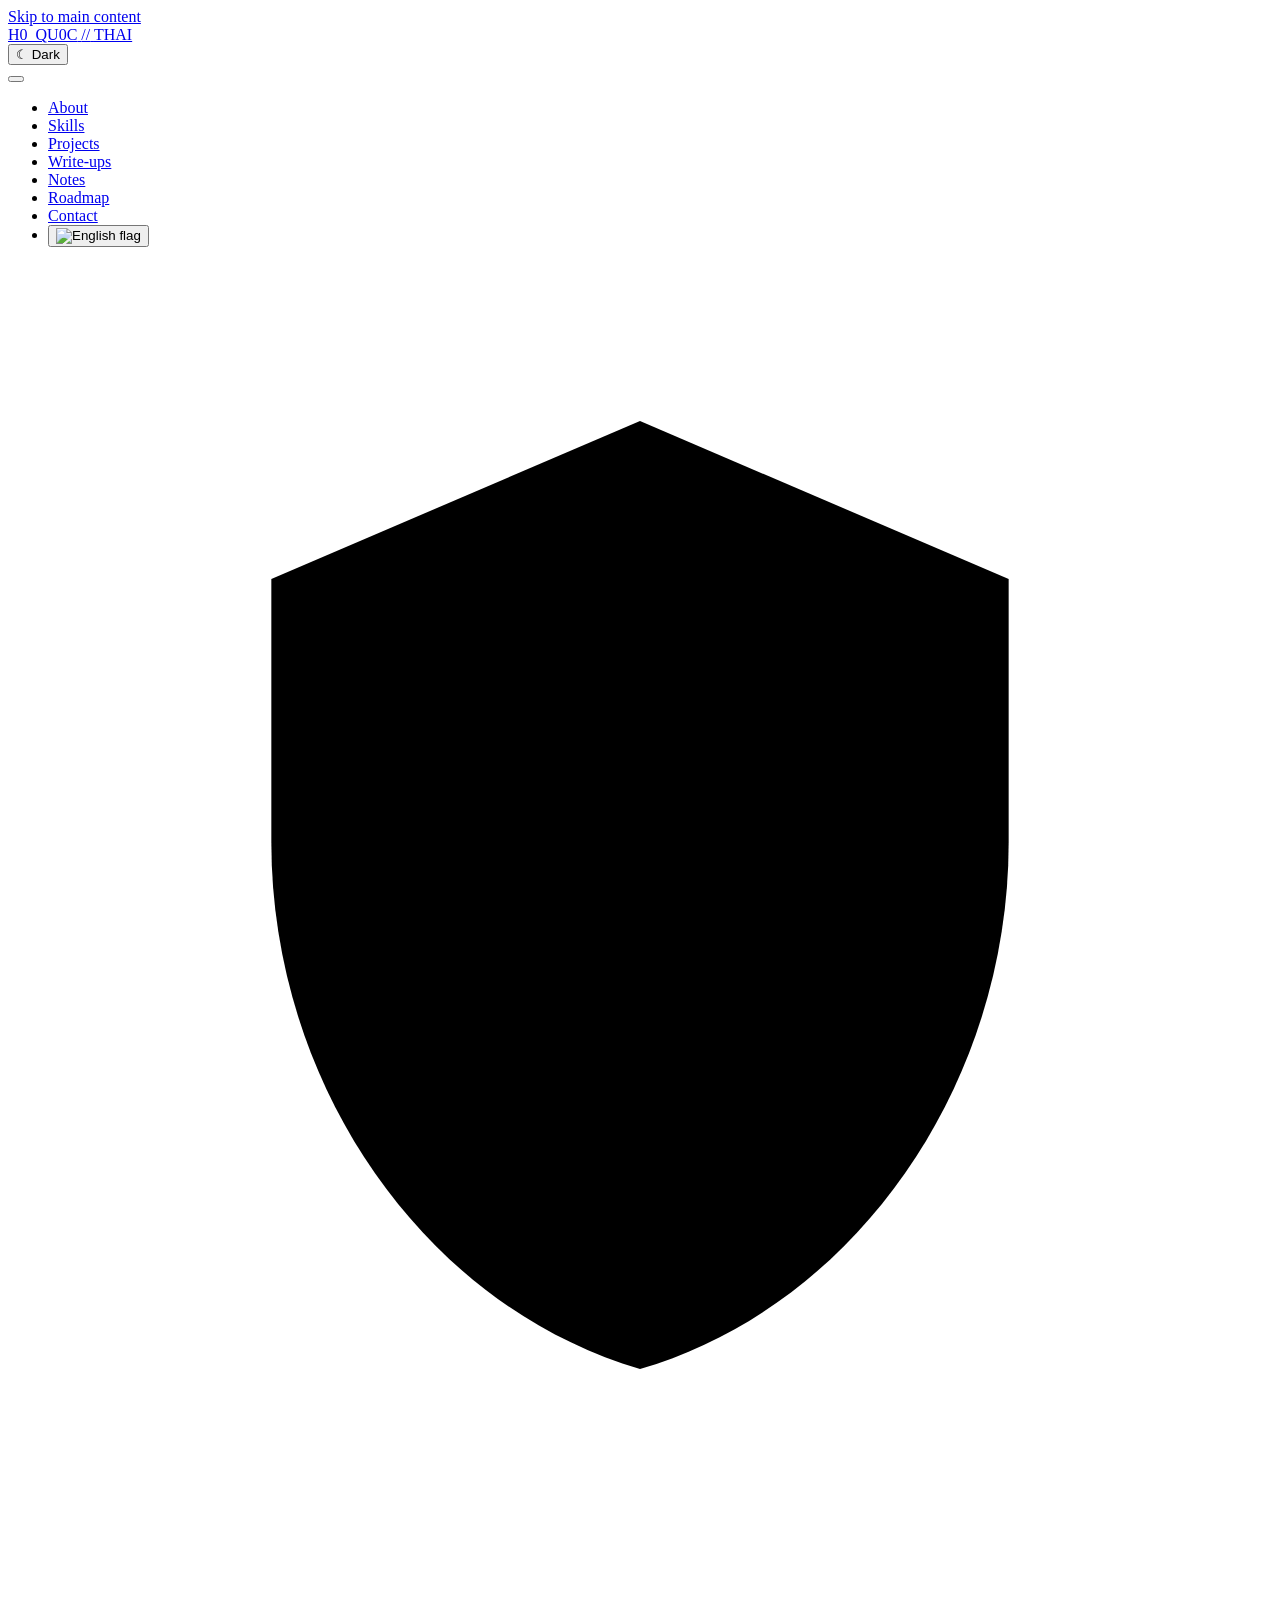
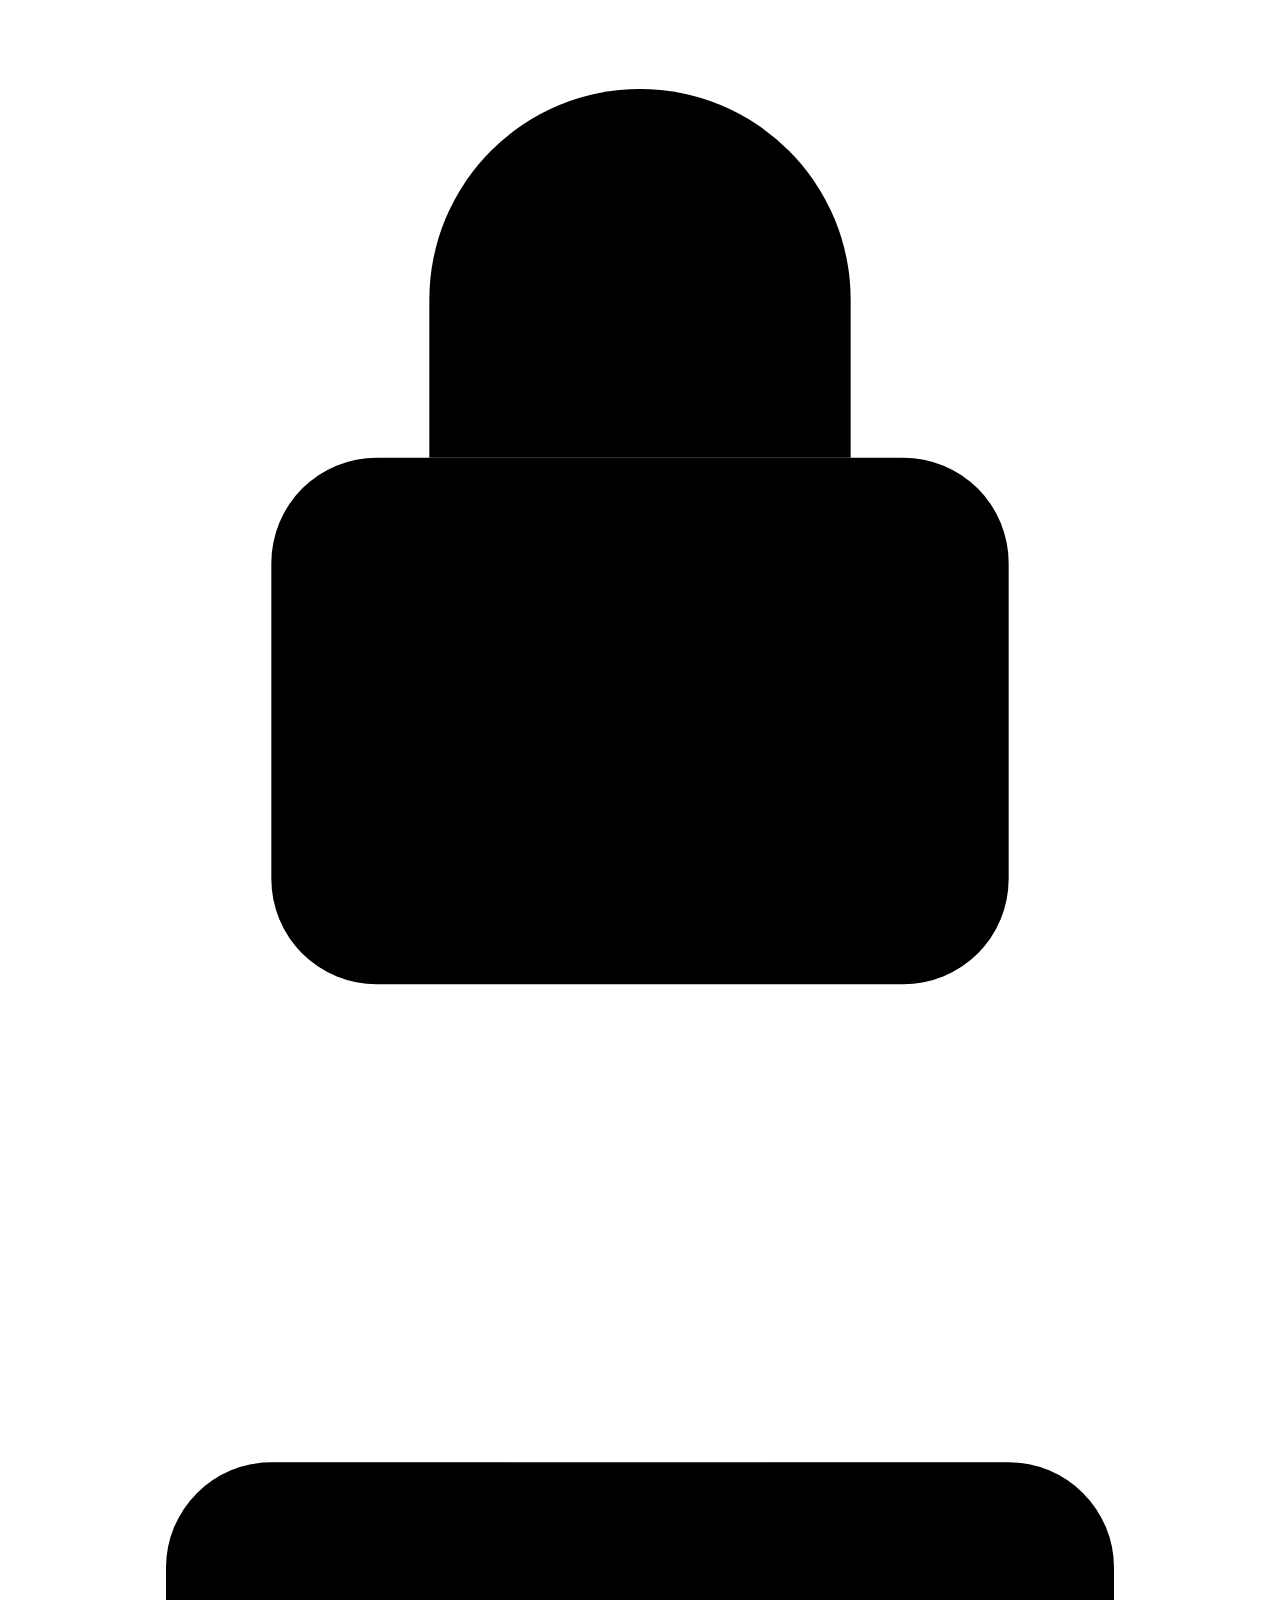
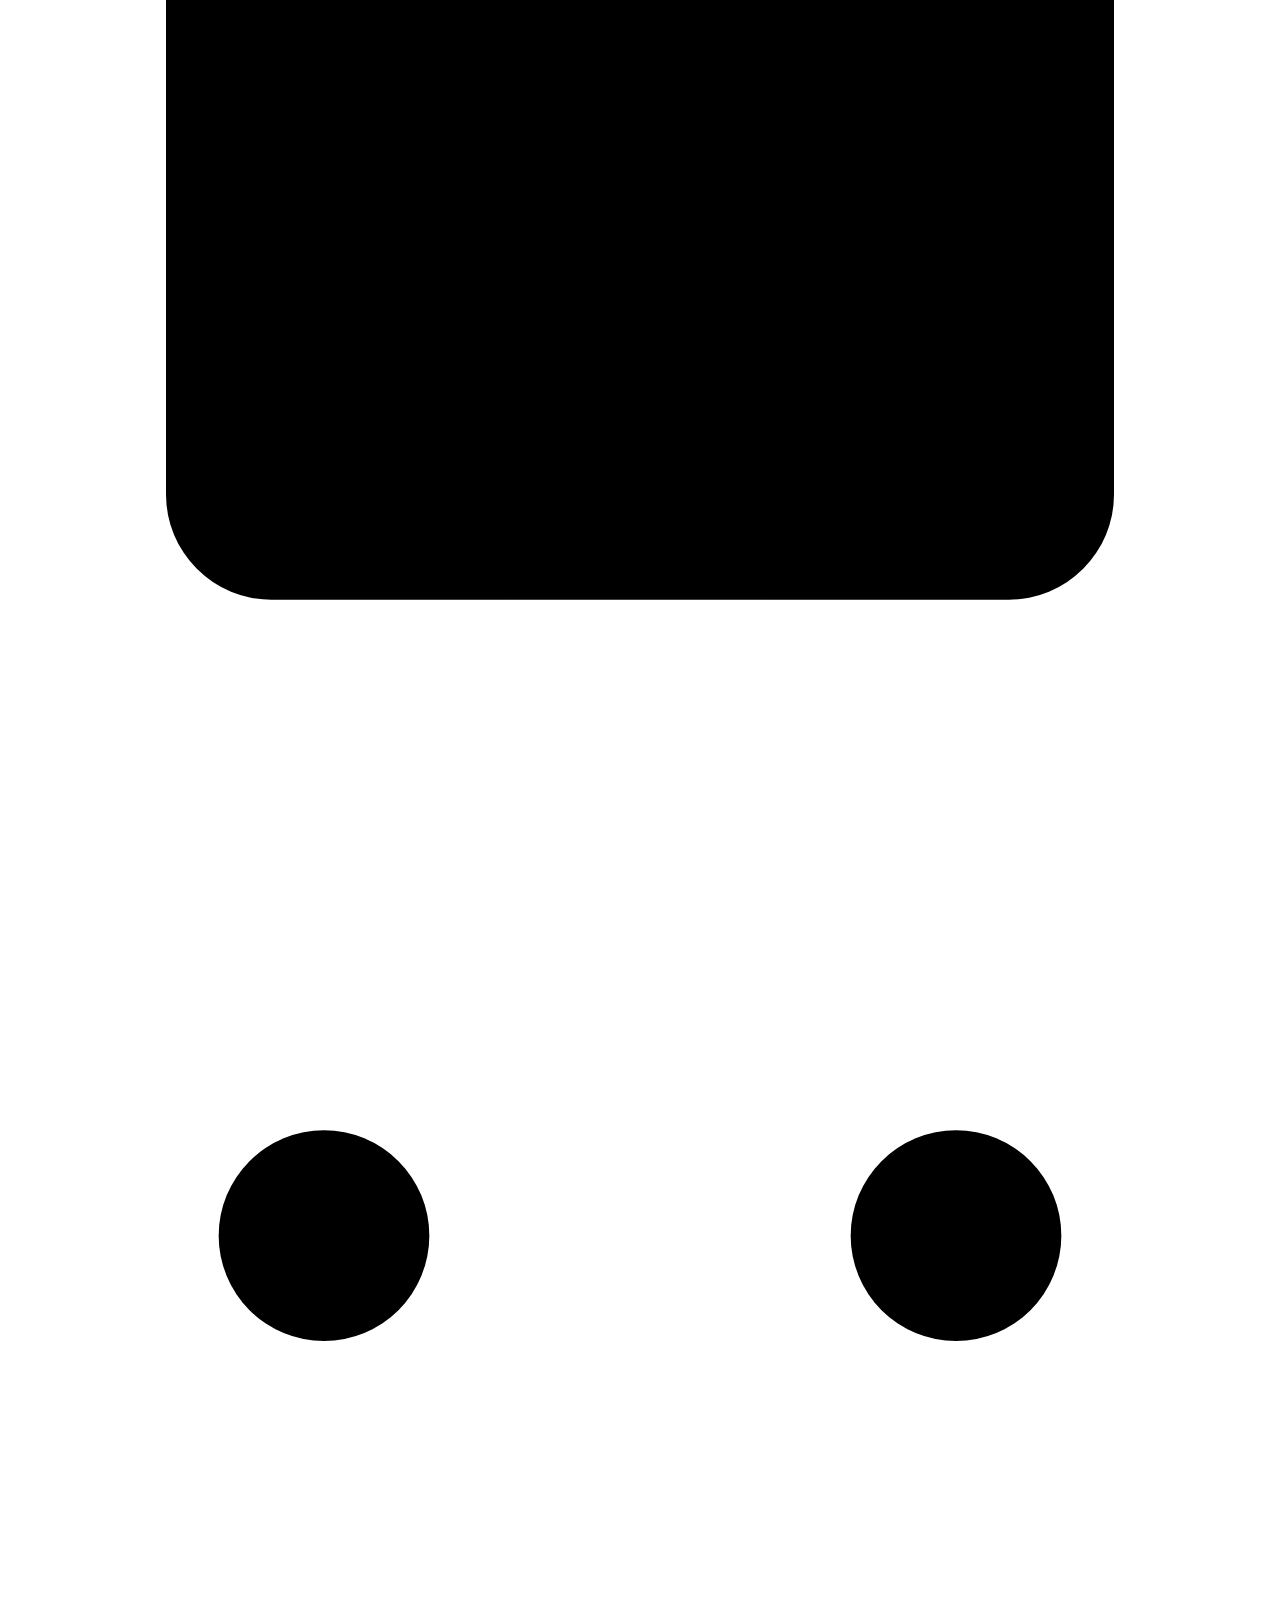
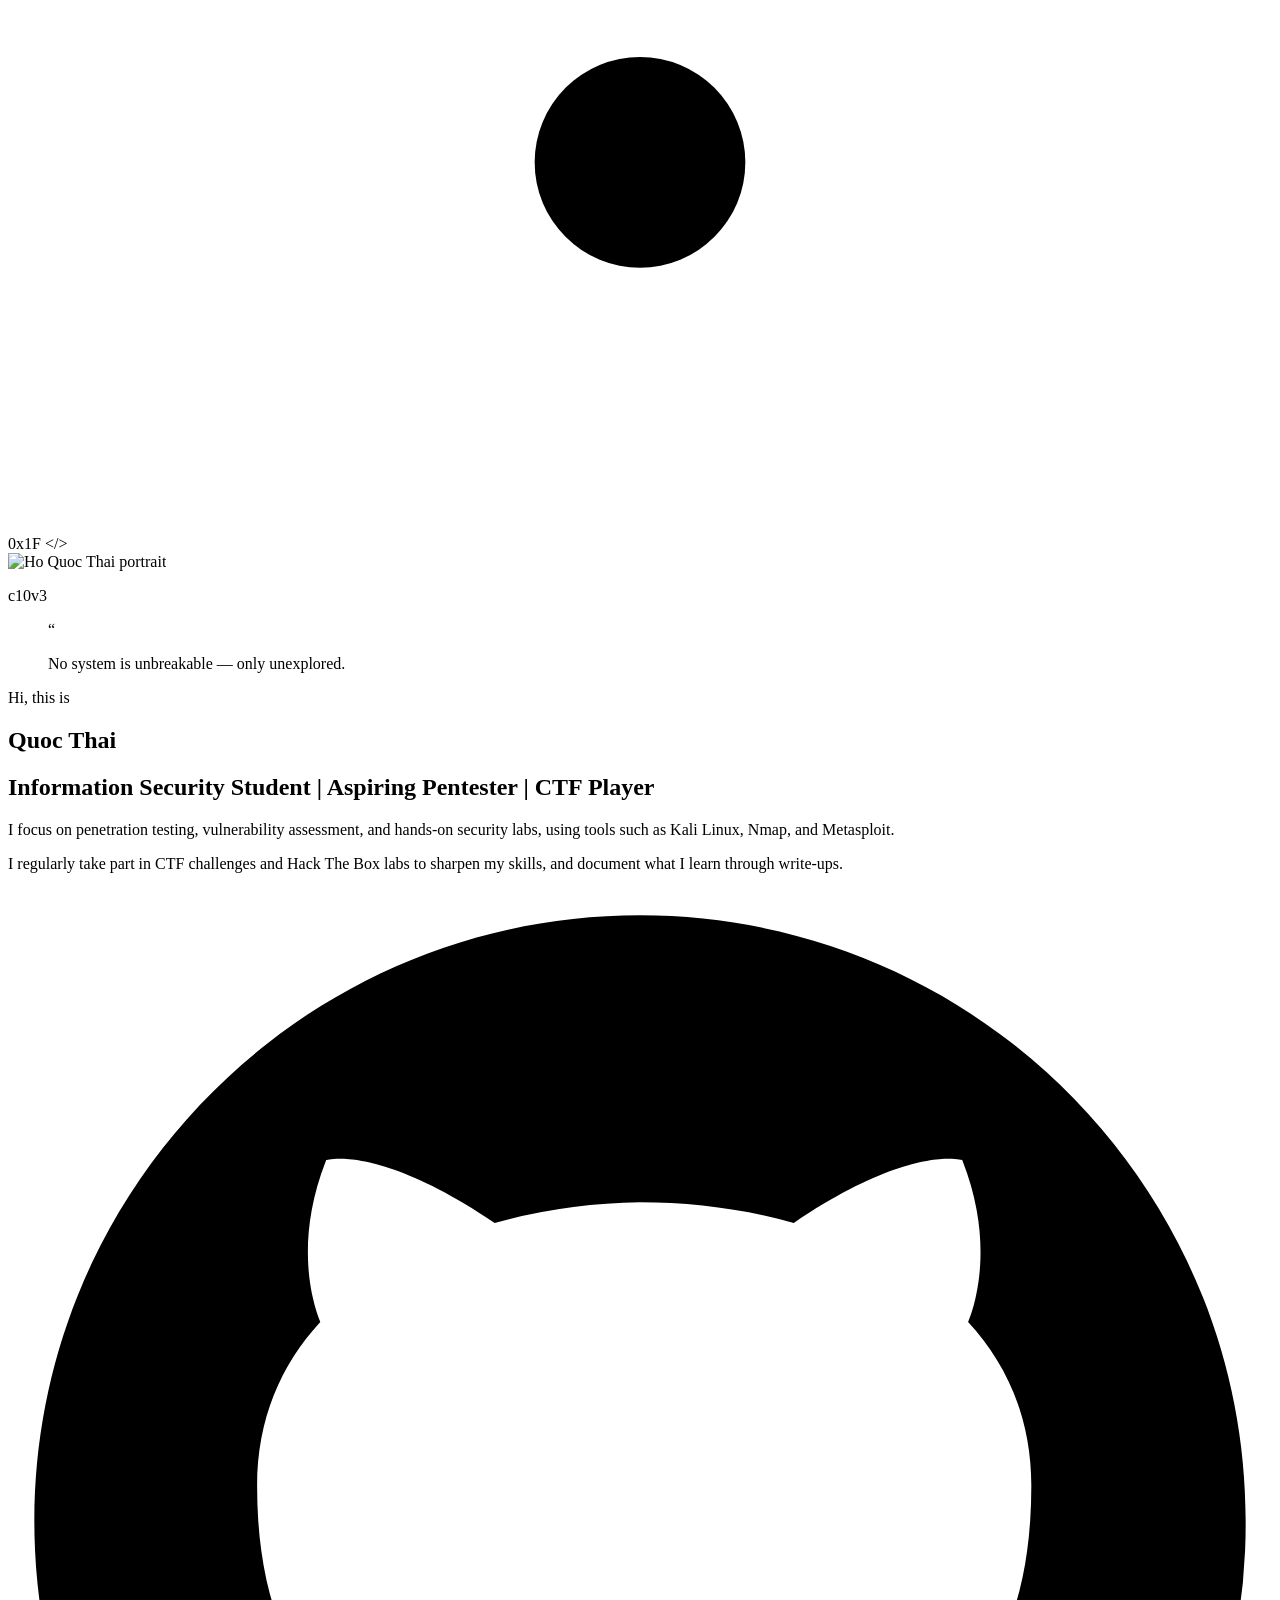
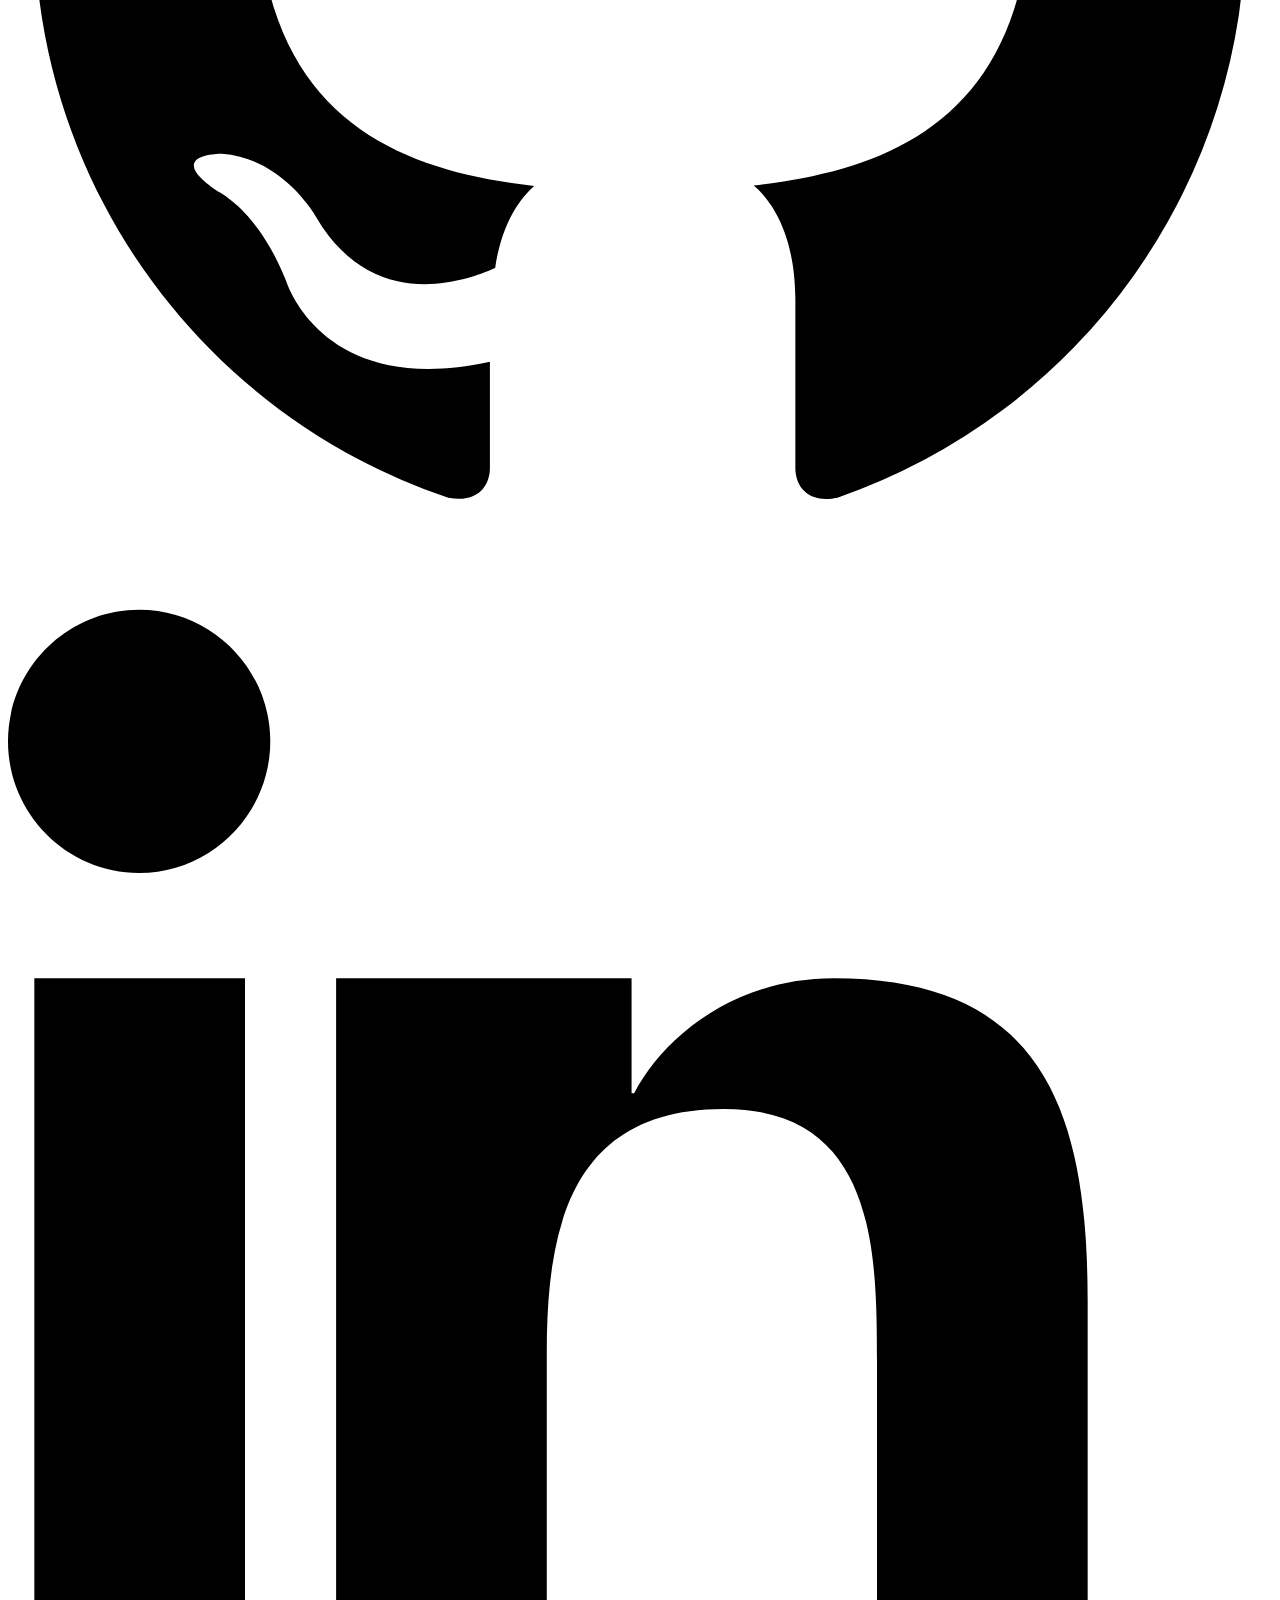
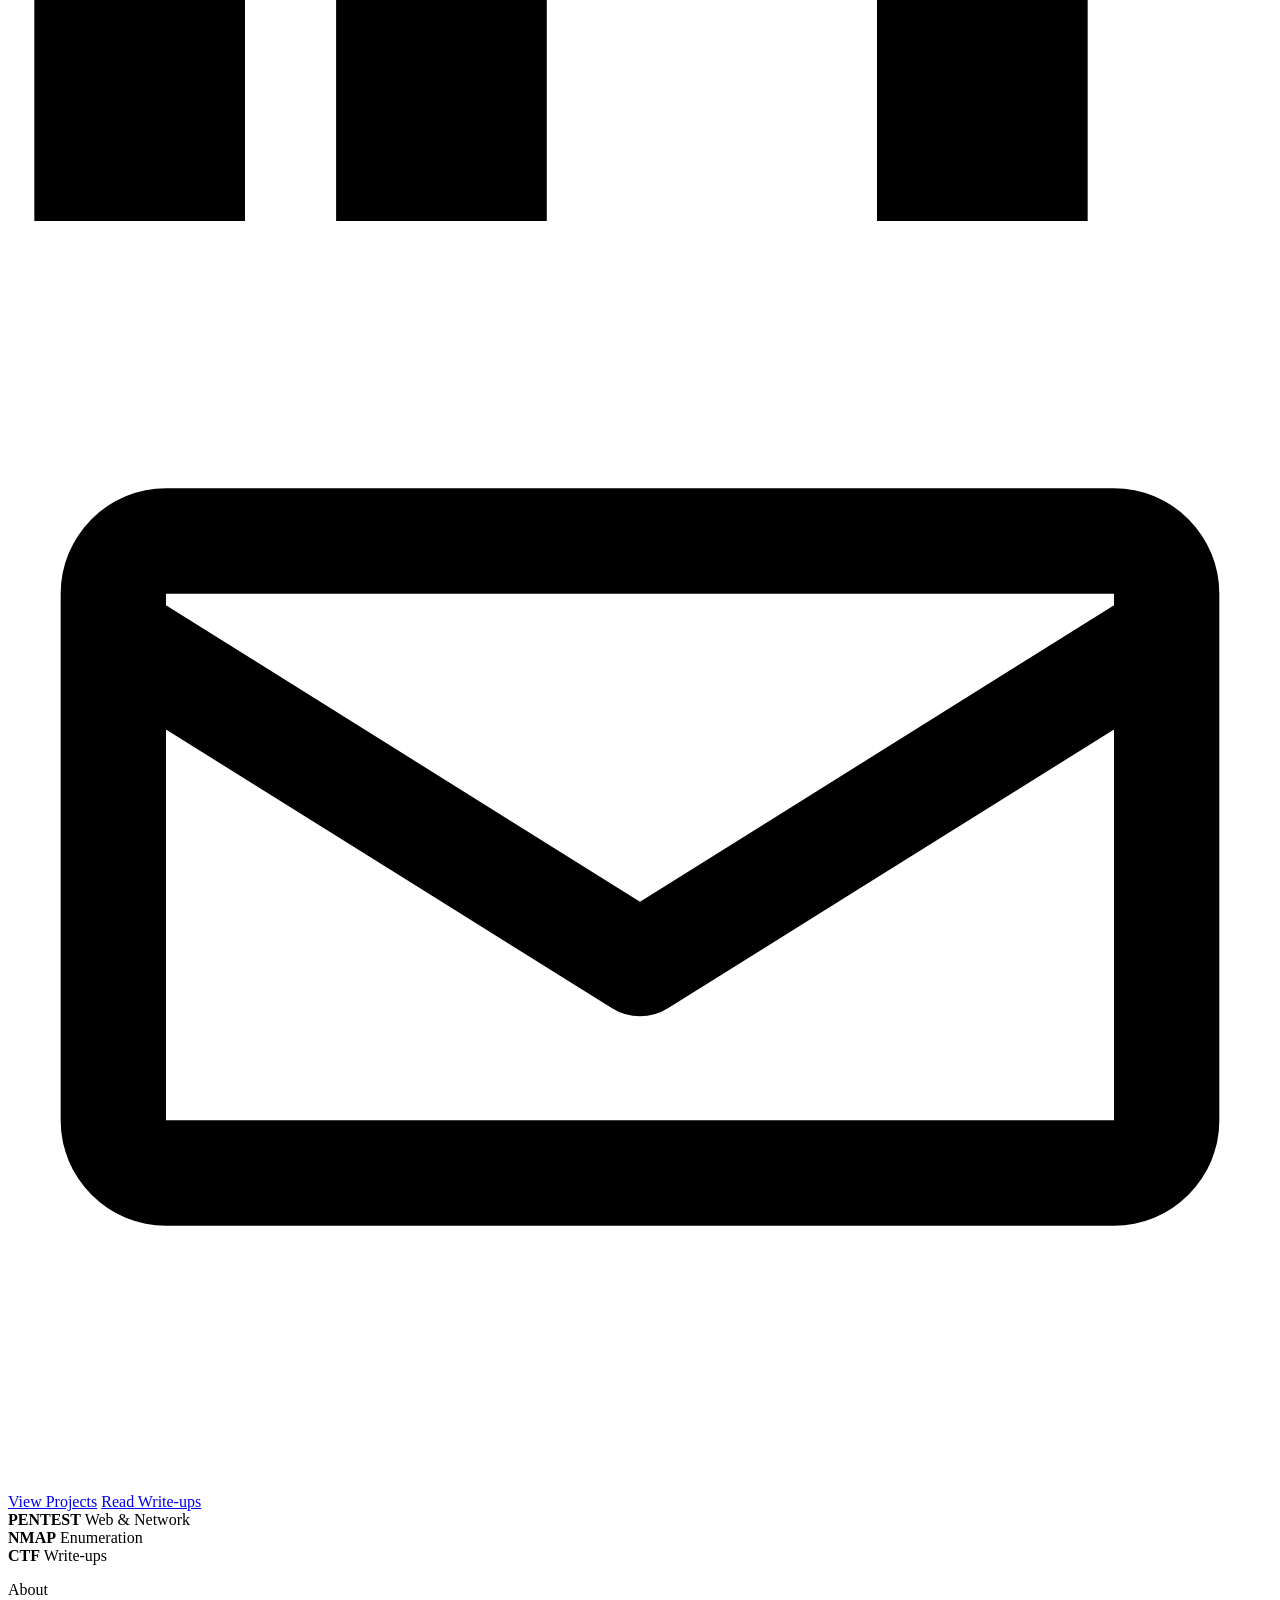
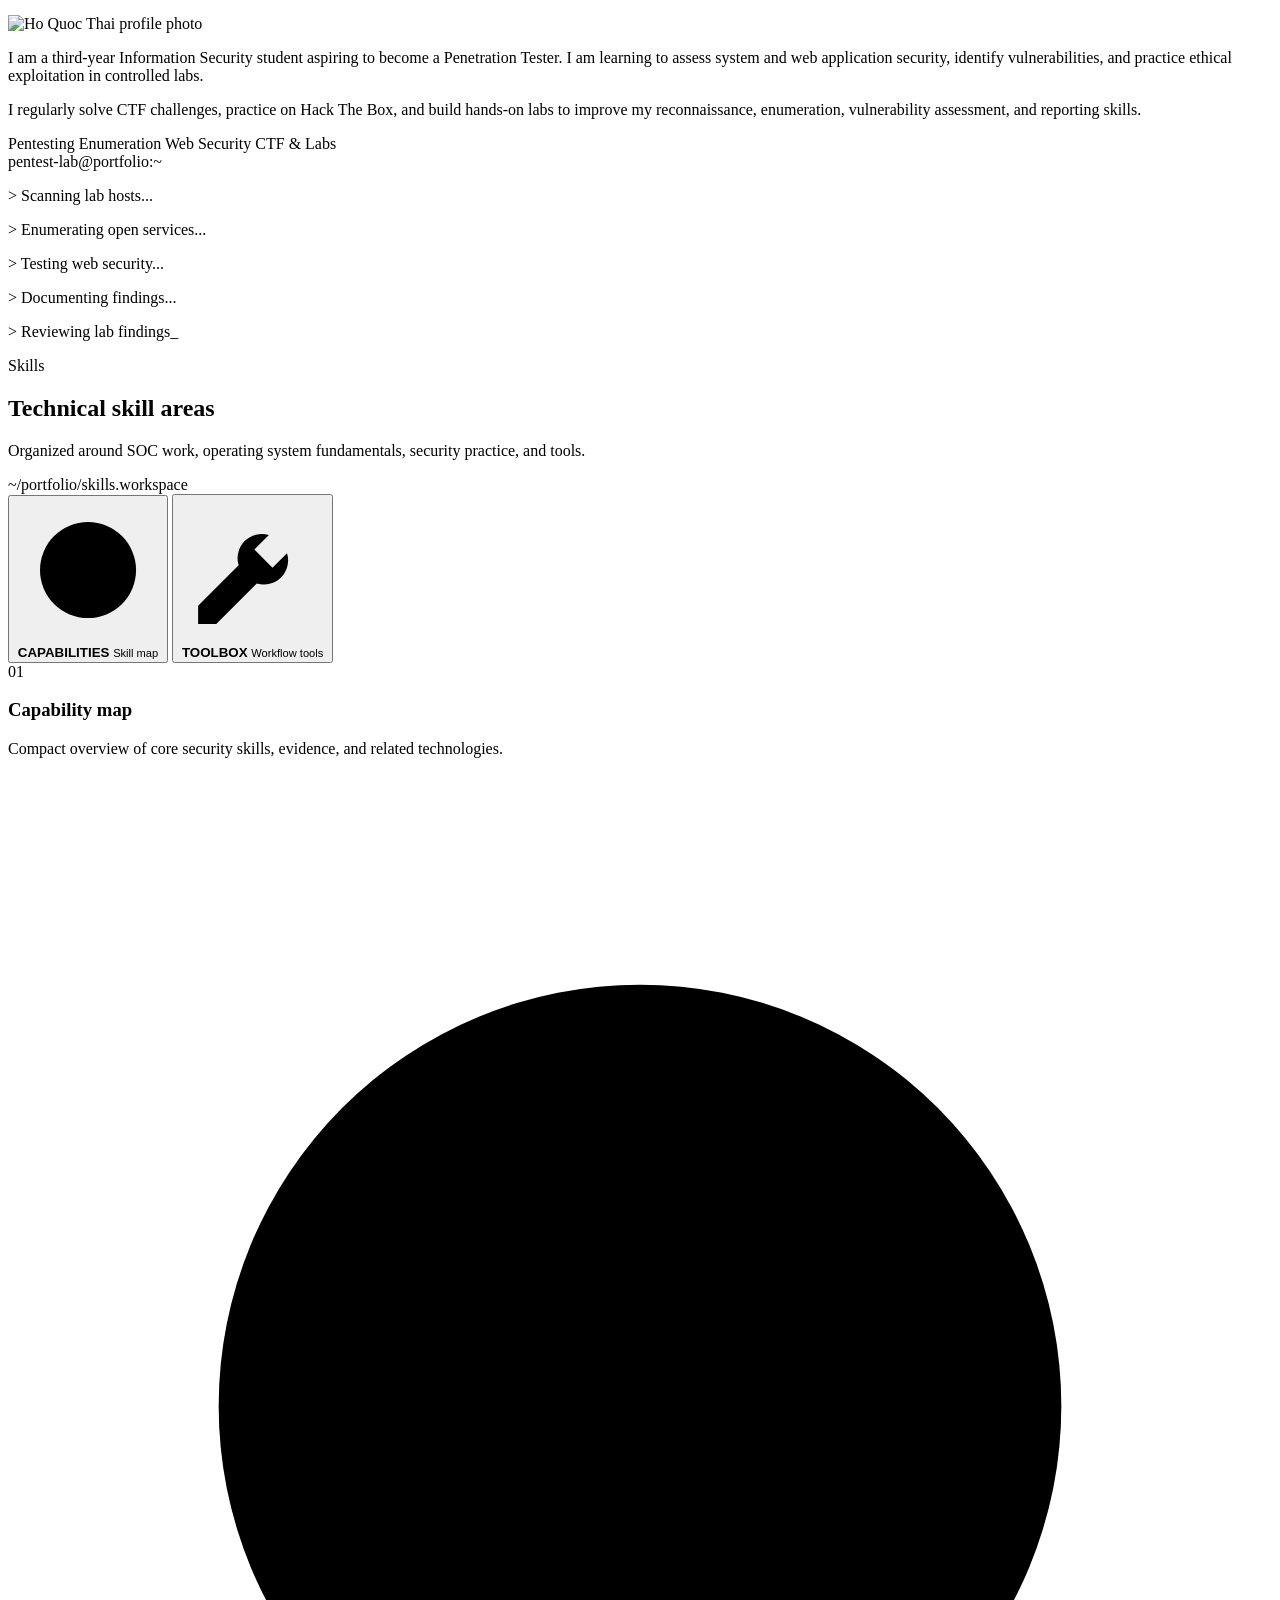
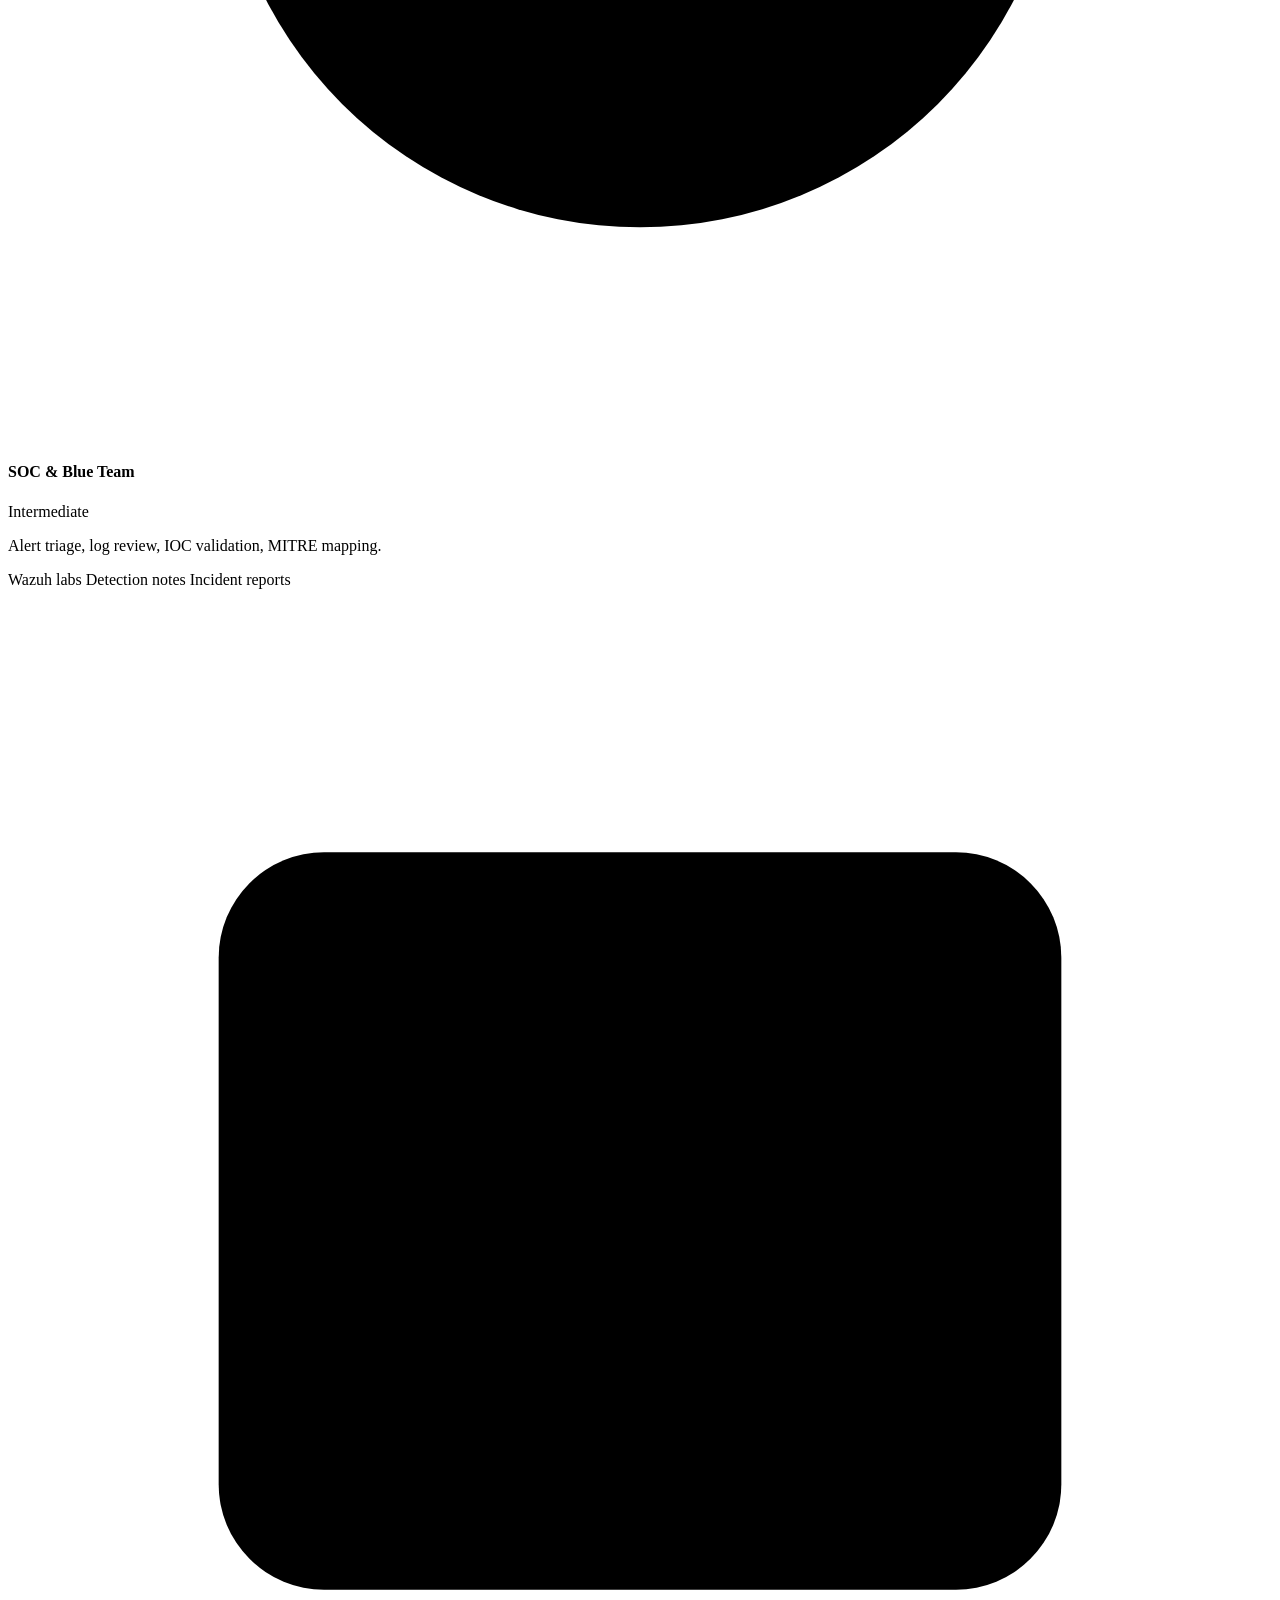
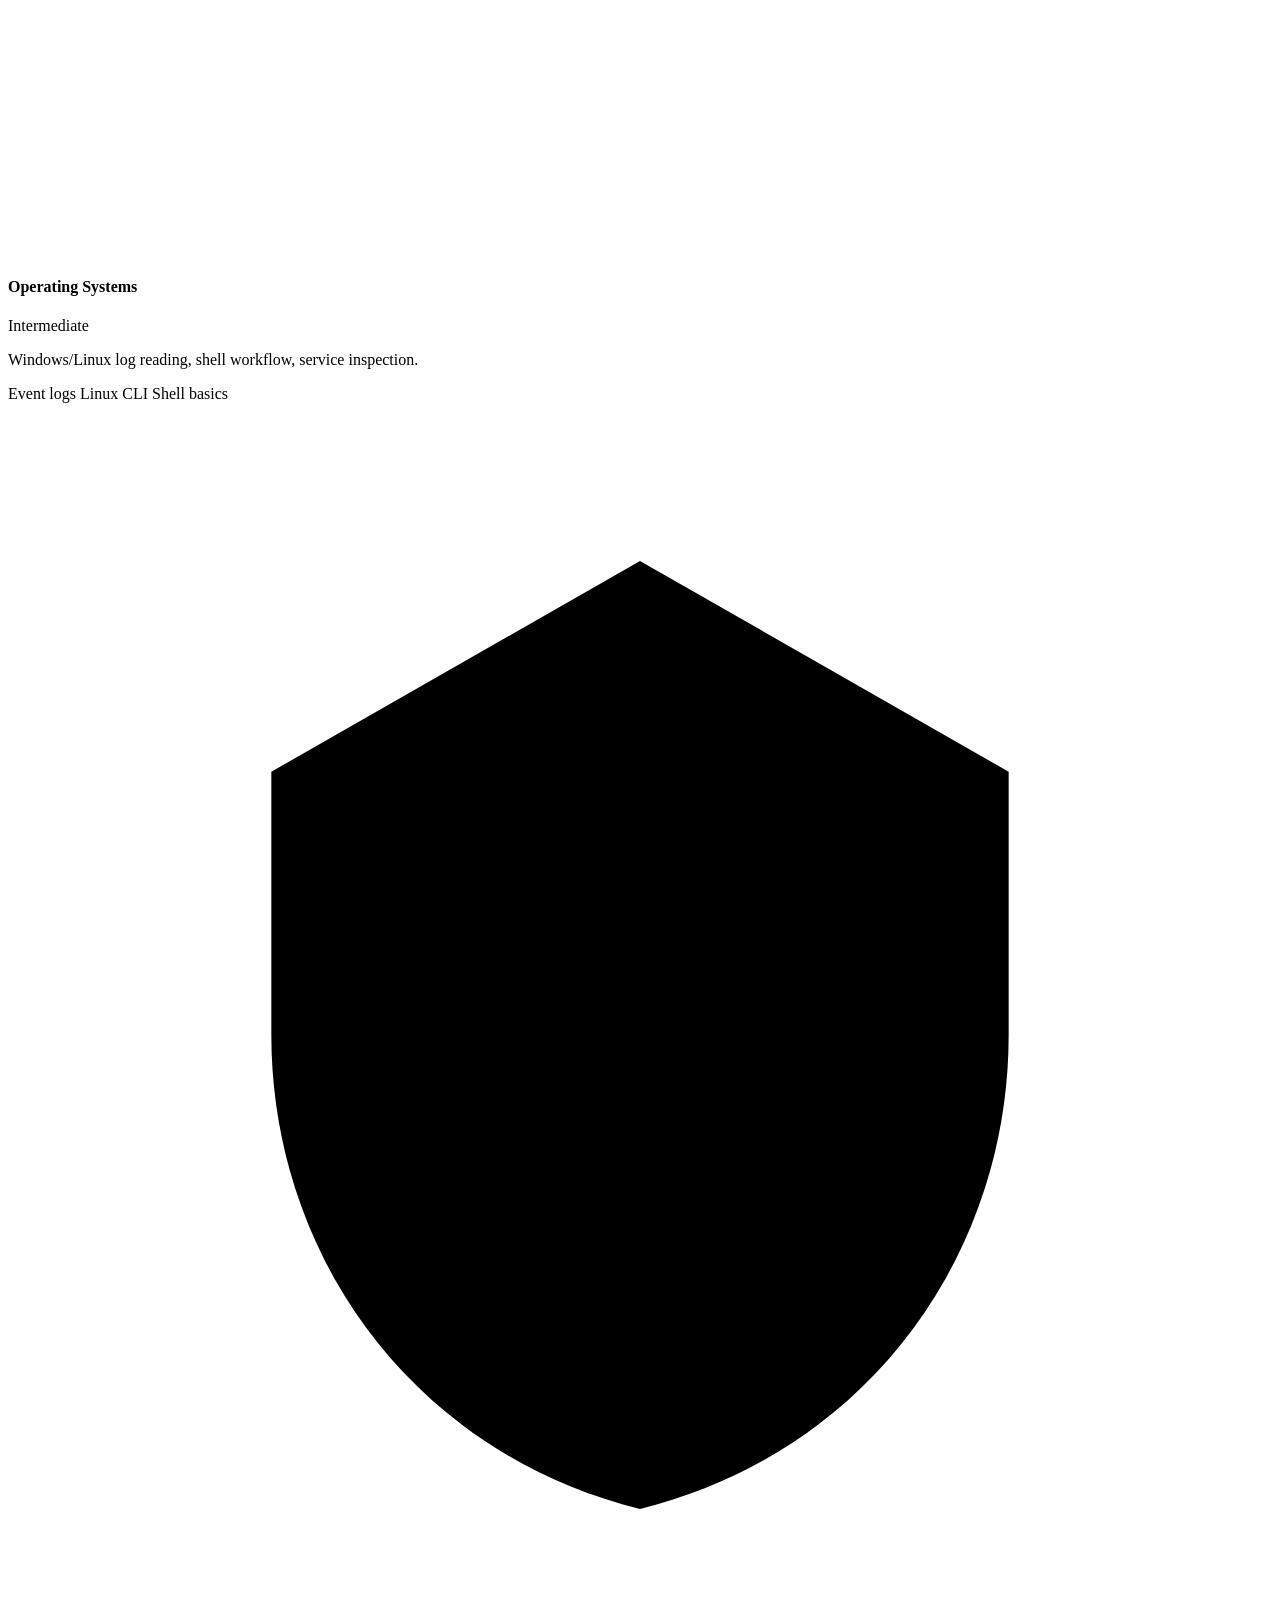
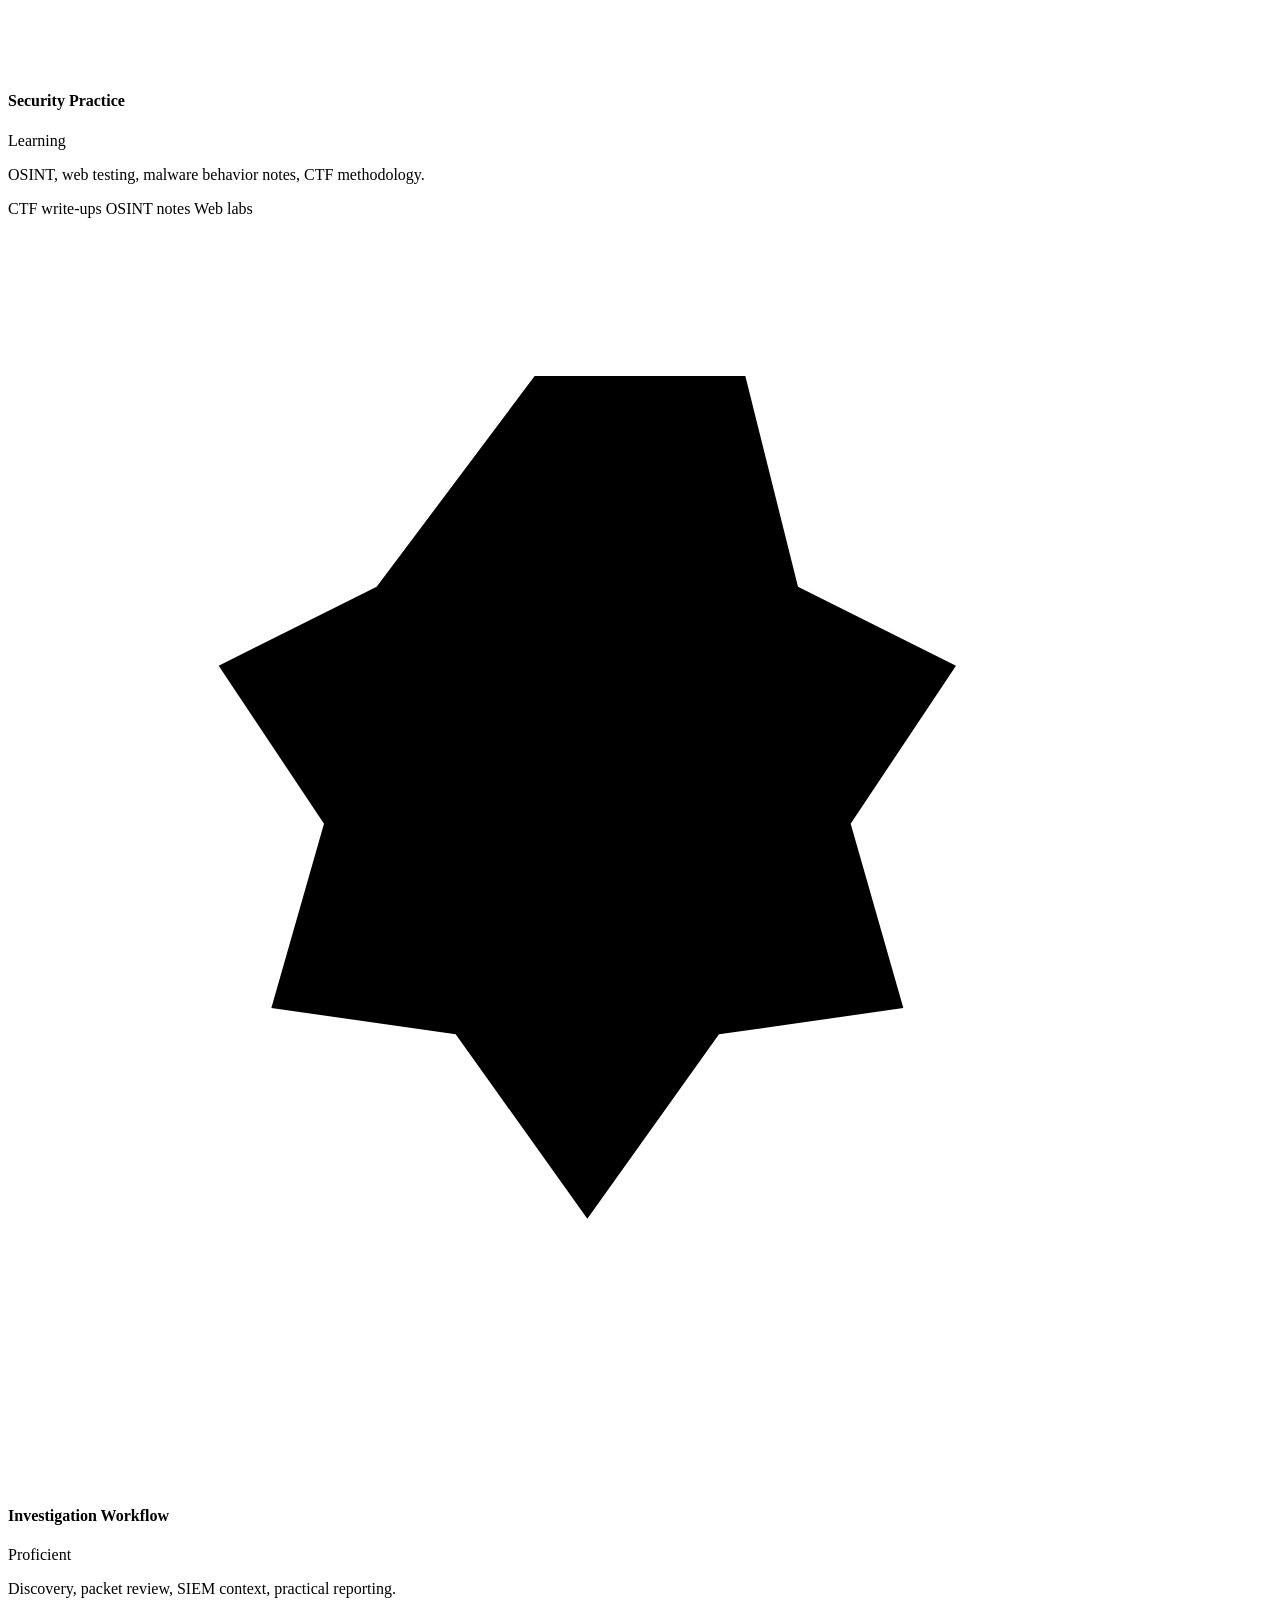
==== index.html @ 37c8a75a "Revise portfolio details for penetration testing focus Updated the portfolio description and focus a" ====
<!DOCTYPE html>
<html lang="en" data-theme="dark">
<head>
  <meta charset="UTF-8" />
  <meta name="viewport" content="width=device-width, initial-scale=1.0" />
  <meta name="description" content="Quoc Thai - Information Security Student, Aspiring Penetration Tester, CTF Player. Cybersecurity portfolio featuring pentesting labs, vulnerability assessment, Hack The Box and CTF write-ups." />
  <meta name="author" content="Quoc Thai" />
  <meta name="theme-color" content="#071018" />
  <title>Quoc Thai | Cybersecurity Portfolio</title>
  <link rel="stylesheet" href="style.css?v=11" />
</head>
<body>
  <div class="security-bg-icons" aria-hidden="true"></div>

  <a class="skip-link" href="#main-content">Skip to main content</a>

  <header class="site-header" id="top">
    <nav class="navbar container" aria-label="Main navigation">
      <a href="#top" class="logo" aria-label="Quoc Thai home">
        <span class="logo-text cyber-logo-name" data-text="H0_QU0C//THAI">
        <span class="cyber-name-main">H0_QU0C</span>
        <span class="cyber-name-separator">//</span>
        <span class="cyber-name-main">THAI</span>
      </span>
      </a>

      <div class="nav-actions" aria-label="Display controls">
        <button class="control-btn theme-toggle" type="button" aria-label="Switch to light mode" aria-pressed="false">
          <span class="theme-icon" aria-hidden="true">☾</span>
          <span class="theme-text" data-i18n="control.themeDark">Dark</span>
        </button>
      </div>

      <button class="nav-toggle" type="button" aria-label="Open navigation menu" aria-expanded="false">
        <span></span>
        <span></span>
        <span></span>
      </button>

      <ul class="nav-links">
        <li><a href="#about" data-i18n="nav.about">About</a></li>
        <li><a href="#skills" data-i18n="nav.skills">Skills</a></li>
        <li><a href="#projects" data-i18n="nav.projects">Projects</a></li>
        <li><a href="#writeups" data-i18n="nav.writeups">Write-ups</a></li>
        <li><a href="#notes" data-i18n="nav.notes">Notes</a></li>
        <li><a href="#roadmap" data-i18n="nav.roadmap">Roadmap</a></li>
        <li><a href="#contact" class="nav-cta" data-i18n="nav.contact">Contact</a></li>
        <li class="nav-lang-item nav-cta-right">
          <button class="control-btn lang-toggle" type="button" aria-label="Switch to Vietnamese" aria-pressed="false">
            <img class="lang-flag" src="assets/flags/gb.svg" alt="English flag" />
          </button>
        </li>
      </ul>
    </nav>
  </header>

  <main id="main-content">
    <section class="hero section-padding" aria-labelledby="hero-title">
      <div class="container hero-grid">
        <div class="hero-portrait reveal">
          <div class="hero-portrait-deco" aria-hidden="true">
            <span class="deco-badge deco-1" title="shield">
              <svg viewBox="0 0 24 24"><path d="M12 3l7 3v5c0 4.6-2.9 8.8-7 10-4.1-1.2-7-5.4-7-10V6l7-3z"></path><path d="M9.5 12l1.6 1.6 3.6-4"></path></svg>
            </span>
            <span class="deco-badge deco-2" title="lock">
              <svg viewBox="0 0 24 24"><rect x="5" y="10" width="14" height="10" rx="2"></rect><path d="M8 10V7a4 4 0 0 1 8 0v3"></path></svg>
            </span>
            <span class="deco-badge deco-3" title="terminal">
              <svg viewBox="0 0 24 24"><rect x="3" y="5" width="18" height="14" rx="2"></rect><path d="M7 10l3 2-3 2"></path><path d="M13 15h4"></path></svg>
            </span>
            <span class="deco-badge deco-4" title="network">
              <svg viewBox="0 0 24 24"><circle cx="6" cy="7" r="2"></circle><circle cx="18" cy="7" r="2"></circle><circle cx="12" cy="17" r="2"></circle><path d="M8 8l3 7"></path><path d="M16 8l-3 7"></path><path d="M8 7h8"></path></svg>
            </span>
            <span class="deco-tag deco-5">0x1F</span>
            <span class="deco-tag deco-6">&lt;/&gt;</span>
          </div>

          <div class="hero-photo-frame">
            <img
              src="assets/avatar.jpg"
              alt="Ho Quoc Thai portrait"
              class="hero-photo"
            />
          </div>

          <p class="hero-signature" aria-hidden="true">c10v3</p>

          <blockquote class="hero-quote">
            <span class="quote-mark" aria-hidden="true">&#8220;</span>
            <p data-i18n="hero.quote">No system is unbreakable — only unexplored.</p>
          </blockquote>
        </div>

        <div class="hero-content reveal">
          <p class="eyebrow" data-i18n="hero.eyebrow">Hi, this is</p>
          <h1 id="hero-title" data-i18n="hero.name">Quoc Thai</h1>
          <h2 data-i18n="hero.role">Information Security Student | Aspiring Pentester | CTF Player</h2>

          <span class="hero-divider" aria-hidden="true"></span>

          <p class="hero-description" data-i18n="hero.description">
            I focus on penetration testing, vulnerability assessment, and hands-on security labs, using tools such as Kali Linux, Nmap, and Metasploit.
          </p>
          <p class="hero-description" data-i18n="hero.description2">
            I regularly take part in CTF challenges and Hack The Box labs to sharpen my skills, and document what I learn through write-ups.
          </p>

          <div class="hero-social" aria-label="Social links">
            <a href="https://github.com/thaihq-ns" target="_blank" rel="noopener noreferrer" class="contact-icon github" aria-label="GitHub" title="GitHub">
              <svg viewBox="0 0 24 24" aria-hidden="true">
                <path d="M12 .5C5.65.5.5 5.65.5 12c0 5.1 3.29 9.42 7.86 10.95.58.11.79-.25.79-.56v-2.02c-3.2.7-3.87-1.54-3.87-1.54-.53-1.34-1.3-1.7-1.3-1.7-1.06-.72.08-.71.08-.71 1.17.08 1.79 1.2 1.79 1.2 1.04 1.78 2.73 1.27 3.4.97.11-.76.41-1.27.74-1.56-2.56-.29-5.26-1.28-5.26-5.7 0-1.26.45-2.3 1.2-3.11-.12-.29-.52-1.47.11-3.07 0 0 .98-.31 3.2 1.19A11.1 11.1 0 0 1 12 5.95c.99 0 1.99.13 2.92.39 2.22-1.5 3.2-1.19 3.2-1.19.63 1.6.23 2.78.11 3.07.75.81 1.2 1.85 1.2 3.11 0 4.43-2.7 5.4-5.27 5.69.42.36.79 1.07.79 2.16v3.21c0 .31.21.68.8.56A11.52 11.52 0 0 0 23.5 12C23.5 5.65 18.35.5 12 .5z"/>
              </svg>
            </a>
            <a href="https://www.linkedin.com/in/ho-quoc-thai-50a1a43ab/" target="_blank" rel="noopener noreferrer" class="contact-icon linkedin" aria-label="LinkedIn" title="LinkedIn">
              <svg viewBox="0 0 24 24" aria-hidden="true">
                <path d="M4.98 3.5C4.98 4.88 3.86 6 2.49 6S0 4.88 0 3.5 1.12 1 2.49 1s2.49 1.12 2.49 2.5zM.5 8h4V24h-4V8zm7.5 0h3.84v2.18h.05C12.42 9.17 13.73 8 15.68 8c4.06 0 4.82 2.67 4.82 6.14V24h-4v-8.75c0-2.09-.04-4.77-2.91-4.77-2.91 0-3.36 2.27-3.36 4.62V24h-4V8z"/>
              </svg>
            </a>
            <a href="mailto:thaihq.23ns@vku.udn.vn" class="contact-icon email" aria-label="Email: thaihq.23ns@vku.udn.vn" title="Email">
              <svg viewBox="0 0 24 24" aria-hidden="true">
                <path d="M3 5h18a2 2 0 0 1 2 2v10a2 2 0 0 1-2 2H3a2 2 0 0 1-2-2V7a2 2 0 0 1 2-2zm0 2v.22l9 5.63 9-5.63V7H3zm18 10V9.58l-8.47 5.29a1 1 0 0 1-1.06 0L3 9.58V17h18z"/>
              </svg>
            </a>
          </div>

          <div class="hero-actions" aria-label="Primary actions">
            <a href="#projects" class="btn btn-primary" data-i18n="hero.viewProjects">View Projects</a>
            <a href="#writeups" class="btn btn-secondary" data-i18n="hero.readWriteups">Read Write-ups</a>
          </div>

          <div class="hero-metrics" aria-label="Portfolio focus areas">
            <div>
              <strong>PENTEST</strong>
              <span data-i18n="hero.metric1">Web &amp; Network</span>
            </div>
            <div>
              <strong>NMAP</strong>
              <span data-i18n="hero.metric2">Enumeration</span>
            </div>
            <div>
              <strong>CTF</strong>
              <span data-i18n="hero.metric3">Write-ups</span>
            </div>
          </div>
        </div>
      </div>
    </section>

    <section class="about section-padding" id="about" aria-labelledby="about-title">
      <div class="container two-column">
        <div class="section-heading reveal">
          <p class="eyebrow" data-i18n="about.eyebrow">About</p>
             <img
              src="assets/avatar.jpg"
              alt="Ho Quoc Thai profile photo"
              class="about-photo"
            />
        </div>

        <div class="about-content reveal">
          <p data-i18n="about.p1">
            I am a third-year Information Security student aspiring to become a Penetration Tester. I am learning to assess system and web application security, identify vulnerabilities, and practice ethical exploitation in controlled labs.
          </p>
          <p data-i18n="about.p2">
            I regularly solve CTF challenges, practice on Hack The Box, and build hands-on labs to improve my reconnaissance, enumeration, vulnerability assessment, and reporting skills.
          </p>

          <div class="about-tags" aria-label="Main cybersecurity interests">
            <span data-i18n="about.tag1">Pentesting</span>
            <span data-i18n="about.tag2">Enumeration</span>
            <span data-i18n="about.tag3">Web Security</span>
            <span data-i18n="about.tag4">CTF &amp; Labs</span>
          </div>

          <aside class="terminal-card reveal about-terminal" aria-label="Terminal style cybersecurity activity log">
            <div class="terminal-header">
              <span class="dot red"></span>
              <span class="dot yellow"></span>
              <span class="dot green"></span>
              <span class="terminal-title">pentest-lab@portfolio:~</span>
            </div>
            <div class="terminal-body">
              <p><span class="prompt">&gt;</span> <span data-i18n="terminal.line1">Scanning lab hosts...</span></p>
              <p><span class="prompt">&gt;</span> <span data-i18n="terminal.line2">Enumerating open services...</span></p>
              <p><span class="prompt">&gt;</span> <span data-i18n="terminal.line3">Testing web security...</span></p>
              <p><span class="prompt">&gt;</span> <span data-i18n="terminal.line4">Documenting findings...</span></p>
              <p class="cursor-line"><span class="prompt">&gt;</span> <span id="typing-text">Reviewing lab findings</span><span class="cursor">_</span></p>
            </div>
          </aside>
        </div>
      </div>
    </section>

    <section class="skills section-padding" id="skills" aria-labelledby="skills-title">
      <div class="container">
        <div class="section-heading centered reveal skills-heading-pro">
          <p class="eyebrow" data-i18n="skills.eyebrow">Skills</p>
          <h2 id="skills-title" data-i18n="skills.title">Technical skill areas</h2>
          <p data-i18n="skills.subtitle">Organized around SOC work, operating system fundamentals, security practice, and tools.</p>
        </div>

        <div class="skills-file skill-command-center reveal" role="group" aria-label="Professional cybersecurity skills dashboard">
          <div class="terminal-header">
            <span class="dot red"></span>
            <span class="dot yellow"></span>
            <span class="dot green"></span>
            <span class="terminal-title">~/portfolio/skills.workspace</span>
          </div>

          <div class="skill-command-grid">
            <aside class="skill-command-nav" aria-label="Skills workspace menu">
              <button class="skill-mode-tab active" type="button" data-skill-mode="capabilities">
                <span class="mode-icon" aria-hidden="true">
                  <svg viewBox="0 0 24 24"><circle cx="12" cy="12" r="8"></circle><circle cx="12" cy="12" r="3"></circle><path d="M12 2v3M12 19v3M2 12h3M19 12h3"></path></svg>
                </span>
                <span>
                  <strong>CAPABILITIES</strong>
                  <small>Skill map</small>
                </span>
              </button>

              <button class="skill-mode-tab" type="button" data-skill-mode="tools">
                <span class="mode-icon" aria-hidden="true">
                  <svg viewBox="0 0 24 24"><path d="M14.7 6.3a4 4 0 0 0-5 5L3 18v3h3l6.7-6.7a4 4 0 0 0 5-5l-2.4 2.4-3-3 2.4-2.4z"></path></svg>
                </span>
                <span>
                  <strong>TOOLBOX</strong>
                  <small>Workflow tools</small>
                </span>
              </button>
            </aside>

            <div class="skill-main-stage">
              <section class="skill-mode-panel active" data-skill-panel="capabilities">
                <div class="stage-header">
                  <span class="stage-index">01</span>
                  <div>
                    <h3>Capability map</h3>
                    <p>Compact overview of core security skills, evidence, and related technologies.</p>
                  </div>
                </div>

                <div class="capability-board-pro">
                  <article class="capability-unit" data-tech-targets="wazuh mitre wireshark">
                    <div class="unit-icon soc" aria-hidden="true">
                      <svg viewBox="0 0 24 24"><circle cx="12" cy="12" r="8"></circle><circle cx="12" cy="12" r="3"></circle><path d="M12 2v3M12 19v3M2 12h3M19 12h3"></path></svg>
                    </div>
                    <div class="unit-body">
                      <div class="unit-title-row">
                        <h4>SOC &amp; Blue Team</h4>
                        <span class="level-badge intermediate">Intermediate</span>
                      </div>
                      <p>Alert triage, log review, IOC validation, MITRE mapping.</p>
                      <div class="unit-evidence">
                        <span>Wazuh labs</span>
                        <span>Detection notes</span>
                        <span>Incident reports</span>
                      </div>
                    </div>
                  </article>

                  <article class="capability-unit" data-tech-targets="windows linux bash">
                    <div class="unit-icon os" aria-hidden="true">
                      <svg viewBox="0 0 24 24"><rect x="4" y="5" width="16" height="14" rx="2"></rect><path d="M8 9h8M8 13h8M8 17h4"></path></svg>
                    </div>
                    <div class="unit-body">
                      <div class="unit-title-row">
                        <h4>Operating Systems</h4>
                        <span class="level-badge intermediate">Intermediate</span>
                      </div>
                      <p>Windows/Linux log reading, shell workflow, service inspection.</p>
                      <div class="unit-evidence">
                        <span>Event logs</span>
                        <span>Linux CLI</span>
                        <span>Shell basics</span>
                      </div>
                    </div>
                  </article>

                  <article class="capability-unit" data-tech-targets="osint burp malware mitre">
                    <div class="unit-icon practice" aria-hidden="true">
                      <svg viewBox="0 0 24 24"><path d="M12 3l7 4v5c0 4.1-2.6 7.9-7 9-4.4-1.1-7-4.9-7-9V7l7-4z"></path><path d="M9 12l2 2 4-5"></path></svg>
                    </div>
                    <div class="unit-body">
                      <div class="unit-title-row">
                        <h4>Security Practice</h4>
                        <span class="level-badge learning">Learning</span>
                      </div>
                      <p>OSINT, web testing, malware behavior notes, CTF methodology.</p>
                      <div class="unit-evidence">
                        <span>CTF write-ups</span>
                        <span>OSINT notes</span>
                        <span>Web labs</span>
                      </div>
                    </div>
                  </article>

                  <article class="capability-unit" data-tech-targets="nmap wireshark wazuh burp linux">
                    <div class="unit-icon tool" aria-hidden="true">
                      <svg viewBox="0 0 24 24"><path d="M10 3h4l1 4 3 1.5-2 3 1 3.5-3.5.5L11 19l-2.5-3.5L5 15l1-3.5-2-3L7 7l3-4z"></path><circle cx="12" cy="11" r="2.5"></circle></svg>
                    </div>
                    <div class="unit-body">
                      <div class="unit-title-row">
                        <h4>Investigation Workflow</h4>
                        <span class="level-badge proficient">Proficient</span>
                      </div>
                      <p>Discovery, packet review, SIEM context, practical reporting.</p>
                      <div class="unit-evidence">
                        <span>Recon</span>
                        <span>Traffic analysis</span>
                        <span>Report writing</span>
                      </div>
                    </div>
                  </article>
                </div>
              </section>

              <section class="skill-mode-panel" data-skill-panel="tools">
                <div class="stage-header">
                  <span class="stage-index">02</span>
                  <div>
                    <h3>Toolbox matrix</h3>
                    <p>Tools arranged by investigation workflow instead of text-heavy lists.</p>
                  </div>
                </div>

                <div class="workflow-strip" aria-label="Security workflow">
                  <span>Discover</span>
                  <i></i>
                  <span>Capture</span>
                  <i></i>
                  <span>Detect</span>
                  <i></i>
                  <span>Report</span>
                </div>

                <div class="tool-matrix-pro">
                  <article class="tool-tile-pro" data-tech-targets="nmap">
                    <img src="assets/tech/nmap.jpg" alt="Nmap" loading="lazy">
                    <div>
                      <strong>Nmap</strong>
                      <span>Discovery</span>
                    </div>
                  </article>

                  <article class="tool-tile-pro" data-tech-targets="wireshark">
                    <img src="assets/tech/wireshark.png" alt="Wireshark" loading="lazy">
                    <div>
                      <strong>Wireshark</strong>
                      <span>Packets</span>
                    </div>
                  </article>

                  <article class="tool-tile-pro" data-tech-targets="wazuh">
                    <img src="assets/tech/wazuh.png" alt="Wazuh" loading="lazy">
                    <div>
                      <strong>Wazuh</strong>
                      <span>SIEM</span>
                    </div>
                  </article>

                  <article class="tool-tile-pro" data-tech-targets="burp">
                    <img src="assets/tech/burpsuite.png" alt="Burp Suite" loading="lazy">
                    <div>
                      <strong>Burp Suite</strong>
                      <span>Web</span>
                    </div>
                  </article>

                  <article class="tool-tile-pro" data-tech-targets="linux bash">
                    <img src="assets/tech/bash.png" alt="Linux CLI" loading="lazy">
                    <div>
                      <strong>Linux CLI</strong>
                      <span>Shell</span>
                    </div>
                  </article>

                  <article class="tool-tile-pro" data-tech-targets="mitre">
                    <img src="assets/tech/MITRE-ATTCK-la-gi.jpeg" alt="MITRE ATT&CK" loading="lazy">
                    <div>
                      <strong>MITRE</strong>
                      <span>Mapping</span>
                    </div>
                  </article>
                </div>

                <div class="tool-metrics-pro" aria-label="Tool usage summary">
                  <div><strong>06</strong><span>Core tools</span></div>
                  <div><strong>04</strong><span>Workflows</span></div>
                  <div><strong>Labs</strong><span>Evidence based</span></div>
                </div>
              </section>
            </div>

            <aside class="technology-stack-pro" aria-label="Technology stack">
              <div class="stack-pro-header">
                <p>Technology Stack</p>
                <span>visual map</span>
              </div>

              <div class="tech-orbit-grid">
                <figure class="tech-orb" data-tech-card="wazuh">
                  <img src="assets/tech/wazuh.png" alt="Wazuh" loading="lazy">
                  <figcaption>Wazuh</figcaption>
                </figure>
                <figure class="tech-orb" data-tech-card="mitre">
                  <img src="assets/tech/MITRE-ATTCK-la-gi.jpeg" alt="MITRE ATT&CK" loading="lazy">
                  <figcaption>MITRE</figcaption>
                </figure>
                <figure class="tech-orb" data-tech-card="windows">
                  <img src="assets/tech/window.webp" alt="Windows" loading="lazy">
                  <figcaption>Windows</figcaption>
                </figure>
                <figure class="tech-orb" data-tech-card="linux">
                  <img src="assets/tech/linux.jpg" alt="Linux" loading="lazy">
                  <figcaption>Linux</figcaption>
                </figure>
                <figure class="tech-orb" data-tech-card="bash">
                  <img src="assets/tech/bash.png" alt="Bash" loading="lazy">
                  <figcaption>Bash</figcaption>
                </figure>
                <figure class="tech-orb" data-tech-card="burp">
                  <img src="assets/tech/burpsuite.png" alt="Burp Suite" loading="lazy">
                  <figcaption>Burp</figcaption>
                </figure>
                <figure class="tech-orb" data-tech-card="nmap">
                  <img src="assets/tech/nmap.jpg" alt="Nmap" loading="lazy">
                  <figcaption>Nmap</figcaption>
                </figure>
                <figure class="tech-orb" data-tech-card="wireshark">
                  <img src="assets/tech/wireshark.png" alt="Wireshark" loading="lazy">
                  <figcaption>Wireshark</figcaption>
                </figure>
                <figure class="tech-orb" data-tech-card="osint">
                  <img src="assets/tech/osint.png" alt="OSINT" loading="lazy">
                  <figcaption>OSINT</figcaption>
                </figure>
                <figure class="tech-orb" data-tech-card="malware">
                  <img src="assets/tech/malware.png" alt="Malware analysis" loading="lazy">
                  <figcaption>Malware</figcaption>
                </figure>
              </div>
            </aside>
          </div>
        </div>
      </div>
    </section>

    <section class="projects section-padding" id="projects" aria-labelledby="projects-title">
      <div class="container">
        <div class="section-heading reveal">
          <p class="eyebrow" data-i18n="projects.eyebrow">Projects</p>
          <h2 id="projects-title" data-i18n="projects.title">Hands-on cybersecurity projects</h2>
          <p data-i18n="projects.subtitle">Practical labs and documentation focused on investigation, detection, and evidence-based analysis.</p>
        </div>

        <div class="project-grid">
  <article class="project-card reveal">
    <div class="project-topline">
      <span class="status-dot"></span>
      <span data-i18n="projects.p1Type">Infrastructure Project</span>
    </div>
    <h3 data-i18n="projects.p1Title">
      Designing and Implementing High Availability (HA) Solutions for Network Services on Windows Server 2019
    </h3>
    <p data-i18n="projects.p1Desc">
      Designed and implemented a high availability solution for Windows Server 2019 network services, focusing on redundancy, continuity, and resilient service deployment.
    </p>
    <p class="project-period">02/2026 - 05/2026</p>
    <div class="tags">
      <span>Windows Server</span>
      <span>High Availability</span>
      <span>Failover</span>
      <span>Network Services</span>
    </div>
  </article>

  <article class="project-card reveal">
    <div class="project-topline">
      <span class="status-dot"></span>
      <span data-i18n="projects.p2Type">System Security</span>
    </div>
    <h3 data-i18n="projects.p2Title">
      Deploying and Evaluating the Security of a Linux System Using Lynis
    </h3>
    <p data-i18n="projects.p2Desc">
      Deployed a Linux environment and used Lynis to audit, assess, and improve system security through hardening and configuration review.
    </p>
    <p class="project-period">01/2026 - 05/2026</p>
    <div class="tags">
      <span>Linux Security</span>
      <span>Lynis</span>
      <span>Hardening</span>
      <span>Audit</span>
    </div>
  </article>

  <article class="project-card reveal">
    <div class="project-topline">
      <span class="status-dot"></span>
      <span data-i18n="projects.p3Type">Monitoring Project</span>
    </div>
    <h3 data-i18n="projects.p3Title">
      Designing and Implementing a Network Monitoring System with LibreNMS
    </h3>
    <p data-i18n="projects.p3Desc">
      Built a network monitoring system using LibreNMS to observe device health, network availability, and operational status in a centralized dashboard.
    </p>
    <p class="project-period">01/2026 - 05/2026</p>
    <div class="tags">
      <span>LibreNMS</span>
      <span>Monitoring</span>
      <span>SNMP</span>
      <span>Observability</span>
    </div>
  </article>

  <article class="project-card reveal">
    <div class="project-topline">
      <span class="status-dot"></span>
      <span data-i18n="projects.p4Type">Detection Project</span>
    </div>
    <h3 data-i18n="projects.p4Title">
      Design and Implementation of an AI-Based Network Intrusion Detection System Using pfSense Firewall and ELK Stack
    </h3>
    <p data-i18n="projects.p4Desc">
      Designed an intrusion detection workflow combining pfSense and the ELK Stack to collect, analyze, and visualize network security events for anomaly detection.
    </p>
    <p class="project-period">10/2025 - 01/2026</p>
    <div class="tags">
      <span>pfSense</span>
      <span>ELK Stack</span>
      <span>IDS</span>
      <span>Network Security</span>
    </div>
  </article>
</div>
      </div>
    </section>

    <section class="writeups section-padding" id="writeups" aria-labelledby="writeups-title">
      <div class="container">
        <div class="section-heading centered reveal">
          <p class="eyebrow" data-i18n="writeups.eyebrow">CTF Write-ups</p>
          <h2 id="writeups-title" data-i18n="writeups.title">Challenge notes and solving methodology</h2>
          <p data-i18n="writeups.subtitle">Blog-style cards for documenting the problem, evidence, exploitation path, and lessons learned.</p>
        </div>

        <div class="writeup-terminal reveal" aria-label="CTF write-up terminal list">
  <div class="writeup-terminal-bg" aria-hidden="true">
    <p>ctf@hackerlab:~/writeups$ cat CTF_WRITEUPS.log</p>
    <p>[INFO] Starting scan...</p>
    <p>[INFO] Parsing challenge evidence...</p>
    <p>syslog mackor:732041: [bileup.]</p>
    <p>0x0000 00 02 51 04 05 06 11 11</p>
    <p>0x0010 00 00 14 02 01 04 07 0A</p>
    <p>SHA256: ...36a4374a2a79c2582700b081325af3b7020bc00</p>
  </div>

  <div class="writeup-terminal-window">
  <div class="writeup-card-topbar">
    <span class="topbar-dot red"></span>
    <span class="topbar-dot yellow"></span>
    <span class="topbar-dot green"></span>
    <span class="topbar-title">~/writeups/CTF_WRITEUPS.log</span>
  </div>
    <div class="writeup-shell-line">
      <span class="shell-user">ctf@hackerlab</span><span>:</span><span class="shell-path">~/writeups</span><span>$</span>
      <strong>cat CTF_WRITEUPS.log</strong>
    </div>

    <div class="writeup-log-table">
      <article class="writeup-log-row">
        <div class="writeup-log-left">
          <div class="request-id">
            <span class="req-icon">▣</span>
            <strong>[REQ-01: FILE_VULNERABILITY]</strong>
          </div>
          <p>Type: <span class="type-badge web" data-i18n="writeups.c1Cat">Web Exploitation</span></p>
        </div>

        <div class="writeup-log-main">
          <h3 data-i18n="writeups.c1Title">File Upload Vulnerability Lab</h3>
          <p data-i18n="writeups.c1Desc">
            Analyzing weak upload validation, identifying execution paths, and documenting controlled exploitation steps.
          </p>
        </div>

        <a
          href="https://github.com/thaihq-ns/ctf-writeups"
          class="execute-btn execute-link"
          target="_blank"
          rel="noopener noreferrer"
          aria-label="Open File Upload Vulnerability write-up"
        >
          <span class="execute-status"></span>
          <span class="execute-text">Execute: writeup.sh</span>
          <span class="execute-arrow">→</span>
        </a>
      </article>

      <article class="writeup-log-row">
        <div class="writeup-log-left">
          <div class="request-id">
            <span class="req-icon">▤</span>
            <strong>[REQ-02: REGISTRY_INVEST]</strong>
          </div>
          <p>Type: <span class="type-badge forensics" data-i18n="writeups.c2Cat">Digital Forensics</span></p>
        </div>

        <div class="writeup-log-main">
          <h3 data-i18n="writeups.c2Title">Windows Registry Investigation</h3>
          <p data-i18n="writeups.c2Desc">
            Reviewing registry artifacts, deleted traces, persistence indicators, and evidence extraction workflow.
          </p>
        </div>

        <a
          href="https://github.com/thaihq-ns/ctf-writeups"
          class="execute-btn execute-link"
          target="_blank"
          rel="noopener noreferrer"
          aria-label="Open Windows Registry Investigation write-up"
        >
          <span class="execute-status"></span>
          <span class="execute-text">Execute: writeup.sh</span>
          <span class="execute-arrow">→</span>
        </a>
      </article>

      <article class="writeup-log-row">
        <div class="writeup-log-left">
          <div class="request-id">
            <span class="req-icon">⌕</span>
            <strong>[REQ-03: OSINT_SEARCH]</strong>
          </div>
          <p>Type: <span class="type-badge osint">OSINT</span></p>
        </div>

        <div class="writeup-log-main">
          <h3 data-i18n="writeups.c3Title">Public Source Investigation</h3>
          <p data-i18n="writeups.c3Desc">
            Using public metadata, visible clues, and structured search methods without crossing privacy boundaries.
          </p>
        </div>

        <a
          href="https://github.com/thaihq-ns/ctf-writeups"
          class="execute-btn execute-link"
          target="_blank"
          rel="noopener noreferrer"
          aria-label="Open OSINT Investigation write-up"
        >
          <span class="execute-status"></span>
          <span class="execute-text">Execute: osint_lookup.sh</span>
          <span class="execute-arrow">→</span>
        </a>
      </article>

      <article class="writeup-log-row">
        <div class="writeup-log-left">
          <div class="request-id">
            <span class="req-icon">◈</span>
            <strong>[REQ-04: BINARY_ANALYSIS]</strong>
          </div>
          <p>Type: <span class="type-badge reverse" data-i18n="writeups.c4Cat">Reverse Engineering</span></p>
        </div>

        <div class="writeup-log-main">
          <h3 data-i18n="writeups.c4Title">Basic Binary Analysis</h3>
          <p data-i18n="writeups.c4Desc">
            Reading program behavior, identifying strings, checking file formats, and building a repeatable analysis process.
          </p>
        </div>

       <a
          href="https://github.com/thaihq-ns/ctf-writeups"
          class="execute-btn execute-link"
          target="_blank"
          rel="noopener noreferrer"
          aria-label="Open Basic Binary Analysis write-up"
        >
          <span class="execute-status"></span>
          <span class="execute-text">Execute: binary_disasm.exe</span>
          <span class="execute-arrow">→</span>
        </a>
    </div>

    <div class="writeup-shell-footer">
      <span class="shell-user">ctf@hackerlab</span><span>:</span><span class="shell-path">~/writeups</span><span>$</span>
      <span class="terminal-cursor"></span>
    </div>
  </div>
</div>
      </div>
    </section>

    <section class="notes section-padding threat-intel-section" id="notes" aria-labelledby="notes-title">
  <div class="container">
    <div class="section-heading reveal">
      <p class="eyebrow">GHI CHÚ BẢO MẬT</p>
      <h2 id="notes-title">Bản đồ cảnh báo an ninh mạng</h2>
      <p>
        Mỗi điểm đỏ đại diện cho một bài viết, lỗ hổng bảo mật hoặc sự kiện tấn công đáng chú ý.
        Nhấp vào cảnh báo để xem chi tiết phân tích.
      </p>
    </div>

    <div class="intel-board reveal threat-map-only">
  <div class="intel-map-card">
    <div class="intel-card-topbar">
      <span class="topbar-dot red"></span>
      <span class="topbar-dot yellow"></span>
      <span class="topbar-dot green"></span>
      <span class="topbar-title">~/threat_ops/global_alerts.conf</span>
    </div>

    <div class="globe-stage">
      <div class="globe-sphere threat-map-stage">
        <img
  src="assets/world-map.png"
  alt=""
  class="threat-map-image"
  aria-hidden="true"
/>
        <div class="threat-map-vignette" aria-hidden="true"></div>
        

        <svg class="attack-lines" viewBox="0 0 1000 520" aria-hidden="true">
          <defs>
            <filter id="redGlow">
              <feGaussianBlur stdDeviation="3.2" result="blur"></feGaussianBlur>
              <feMerge>
                <feMergeNode in="blur"></feMergeNode>
                <feMergeNode in="SourceGraphic"></feMergeNode>
              </feMerge>
            </filter>
          </defs>

      
        </svg>

        <!-- alert pins -->
        <button class="threat-pin map-pin pin-us" data-threat="0" aria-label="United States alert"><span></span></button>
        <button class="threat-pin map-pin pin-br" data-threat="1" aria-label="Brazil alert"><span></span></button>
        <button class="threat-pin map-pin pin-de" data-threat="2" aria-label="Germany alert"><span></span></button>
        <button class="threat-pin map-pin pin-ke" data-threat="3" aria-label="Kenya alert"><span></span></button>
        <button class="threat-pin map-pin pin-jp" data-threat="4" aria-label="Japan alert"><span></span></button>
        <button class="threat-pin map-pin pin-au" data-threat="5" aria-label="Australia alert"><span></span></button>

        <!-- small ambient sparks -->
        <span class="threat-spark spark-1"></span>
        <span class="threat-spark spark-2"></span>
        <span class="threat-spark spark-3"></span>
        <span class="threat-spark spark-4"></span>
        <span class="threat-spark spark-5"></span>
        <span class="threat-spark spark-6"></span>
        <span class="threat-spark spark-7"></span>
        <span class="threat-spark spark-8"></span>
        <span class="threat-spark spark-9"></span>
        <span class="threat-spark spark-10"></span>

        <!-- connector line -->
        <div class="threat-connector" id="threatConnector"></div>

        <!-- floating popup -->
        <div class="threat-hover-card" id="threatHoverCard">
          <div class="hover-card-head">
            <span class="hover-severity" id="hoverSeverity">Critical</span>
            <span class="hover-region" id="hoverRegion">United States</span>
          </div>

          <span class="hover-category" id="hoverCategory">Web Exploitation</span>
          <h3 id="hoverTitle">Critical file transfer vulnerability exploitation</h3>
          <p id="hoverSummary">
            Large-scale exploitation of a file transfer platform vulnerability led to widespread incident response.
          </p>

          <div class="hover-meta">
            <span id="hoverDate">May 2023</span>
            <span id="hoverCVE">CVE-2023-34362</span>
          </div>
        </div>
      </div>

      <div class="intel-mini-legend">
        <span><i></i> Active alert node</span>
        <span><b></b> Hover to inspect incident</span>
      </div>
    </div>
  </div>
</div>
</section>

        <section class="roadmap section-padding roadmap-cyber" id="roadmap" aria-labelledby="roadmap-title">
        <div class="container">
          <div class="section-heading centered reveal">
            <p class="eyebrow" data-i18n="roadmap.eyebrow">Learning Roadmap</p>
            <h2 id="roadmap-title" data-i18n="roadmap.title">Cybersecurity learning path</h2>
            <p data-i18n="roadmap.subtitle">
              A practical path toward SOC analysis, detection engineering fundamentals, and stronger portfolio documentation.
            </p>
          </div>

          <div class="roadmap-panel reveal" aria-label="Cybersecurity learning roadmap">
            <div class="roadmap-grid">
              <article class="roadmap-node">
                <div class="roadmap-number">01</div>
                <div class="roadmap-icon">⌁</div>
                <h3 data-i18n="roadmap.s1">Networking fundamentals</h3>
                <p data-i18n="roadmap.s1Desc">TCP/IP, routing, switching, DNS, HTTP, ports and basic network troubleshooting.</p>
              </article>

              <article class="roadmap-node">
                <div class="roadmap-number">02</div>
                <div class="roadmap-icon">▣</div>
                <h3 data-i18n="roadmap.s2">Linux and Windows fundamentals</h3>
                <p data-i18n="roadmap.s2Desc">Operating system basics, users, services, permissions, logs and command-line workflow.</p>
              </article>

              <article class="roadmap-node">
                <div class="roadmap-number">03</div>
                <div class="roadmap-icon">◎</div>
                <h3 data-i18n="roadmap.s3">Log analysis and SIEM basics</h3>
                <p data-i18n="roadmap.s3Desc">Collecting, reading and correlating security logs through SIEM investigation workflows.</p>
              </article>

              <article class="roadmap-node">
                <div class="roadmap-number">04</div>
                <div class="roadmap-icon">⚠</div>
                <h3 data-i18n="roadmap.s4">SOC alert triage</h3>
                <p data-i18n="roadmap.s4Desc">Classifying alerts, reviewing context, reducing false positives and escalating real incidents.</p>
              </article>

              <article class="roadmap-node">
                <div class="roadmap-number">05</div>
                <div class="roadmap-icon">≋</div>
                <h3 data-i18n="roadmap.s5">MITRE ATT&CK and threat detection</h3>
                <p data-i18n="roadmap.s5Desc">Mapping behavior to tactics and techniques, then improving detection coverage.</p>
              </article>

              <article class="roadmap-node">
                <div class="roadmap-number">06</div>
                <div class="roadmap-icon">⌕</div>
                <h3 data-i18n="roadmap.s6">Digital forensics and malware basics</h3>
                <p data-i18n="roadmap.s6Desc">Reviewing artifacts, persistence traces, file behavior, suspicious commands and IOCs.</p>
              </article>

              <article class="roadmap-node">
                <div class="roadmap-number">07</div>
                <div class="roadmap-icon">⚑</div>
                <h3 data-i18n="roadmap.s7">CTF practice and project documentation</h3>
                <p data-i18n="roadmap.s7Desc">Solving challenges, writing reports, documenting evidence and building repeatable notes.</p>
              </article>

              <article class="roadmap-node">
                <div class="roadmap-number">08</div>
                <div class="roadmap-icon">▤</div>
                <h3 data-i18n="roadmap.s8">Build a strong SOC Analyst portfolio</h3>
                <p data-i18n="roadmap.s8Desc">Publishing labs, write-ups, detection notes and practical investigation projects.</p>
              </article>
            </div>
          </div>
        </div>
      </section>

    <section class="contact section-padding" id="contact" aria-labelledby="contact-title">
      <div class="container contact-card reveal">
        <p class="eyebrow" data-i18n="contact.eyebrow">Contact</p>
        <h2 id="contact-title" data-i18n="contact.title">Connect and collaborate</h2>
        <p data-i18n="contact.subtitle">For projects, write-ups, labs, and cybersecurity learning documentation.</p>

        <div class="contact-links contact-icons" aria-label="Contact links">
        <a
          href="https://github.com/thaihq-ns"
          target="_blank"
          rel="noopener noreferrer"
          class="contact-icon github"
          aria-label="GitHub"
          title="GitHub"
              >
          <svg viewBox="0 0 24 24" aria-hidden="true">
            <path d="M12 .5C5.65.5.5 5.65.5 12c0 5.1 3.29 9.42 7.86 10.95.58.11.79-.25.79-.56v-2.02c-3.2.7-3.87-1.54-3.87-1.54-.53-1.34-1.3-1.7-1.3-1.7-1.06-.72.08-.71.08-.71 1.17.08 1.79 1.2 1.79 1.2 1.04 1.78 2.73 1.27 3.4.97.11-.76.41-1.27.74-1.56-2.56-.29-5.26-1.28-5.26-5.7 0-1.26.45-2.3 1.2-3.11-.12-.29-.52-1.47.11-3.07 0 0 .98-.31 3.2 1.19A11.1 11.1 0 0 1 12 5.95c.99 0 1.99.13 2.92.39 2.22-1.5 3.2-1.19 3.2-1.19.63 1.6.23 2.78.11 3.07.75.81 1.2 1.85 1.2 3.11 0 4.43-2.7 5.4-5.27 5.69.42.36.79 1.07.79 2.16v3.21c0 .31.21.68.8.56A11.52 11.52 0 0 0 23.5 12C23.5 5.65 18.35.5 12 .5z"/>
          </svg>
        </a>

        <a
          href="https://www.linkedin.com/in/ho-quoc-thai-50a1a43ab/"
          target="_blank"
          rel="noopener noreferrer"
          class="contact-icon linkedin"
          aria-label="LinkedIn"
          title="LinkedIn"
        >
          <svg viewBox="0 0 24 24" aria-hidden="true">
            <path d="M4.98 3.5C4.98 4.88 3.86 6 2.49 6S0 4.88 0 3.5 1.12 1 2.49 1s2.49 1.12 2.49 2.5zM.5 8h4V24h-4V8zm7.5 0h3.84v2.18h.05C12.42 9.17 13.73 8 15.68 8c4.06 0 4.82 2.67 4.82 6.14V24h-4v-8.75c0-2.09-.04-4.77-2.91-4.77-2.91 0-3.36 2.27-3.36 4.62V24h-4V8z"/>
          </svg>
        </a>

        <a
        href="mailto:thaihq.23ns@vku.udn.vn"
        class="contact-icon email email-expand"
        aria-label="Email: thaihq.23ns@vku.udn.vn"
        title="Email"
      >
        <svg viewBox="0 0 24 24" aria-hidden="true">
          <path d="M3 5h18a2 2 0 0 1 2 2v10a2 2 0 0 1-2 2H3a2 2 0 0 1-2-2V7a2 2 0 0 1 2-2zm0 2v.22l9 5.63 9-5.63V7H3zm18 10V9.58l-8.47 5.29a1 1 0 0 1-1.06 0L3 9.58V17h18z"/>
        </svg>

        <span class="email-text">thaihq.23ns@vku.udn.vn</span>
      </a>
      </div>

        <p class="closing-line" data-i18n="contact.closing">Always learning. Always investigating. Always improving.</p>
      </div>
    </section>
  </main>

  <footer class="site-footer">
    <div class="container footer-content">
      <p>© <span id="current-year"></span> Ho Quoc Thai. <span data-i18n="footer.rights">Cybersecurity portfolio.</span></p>
      <a href="#top" data-i18n="footer.backTop">Back to top</a>
    </div>
  </footer>

  <script src="script.js?v=12"></script>
</body>
</html>
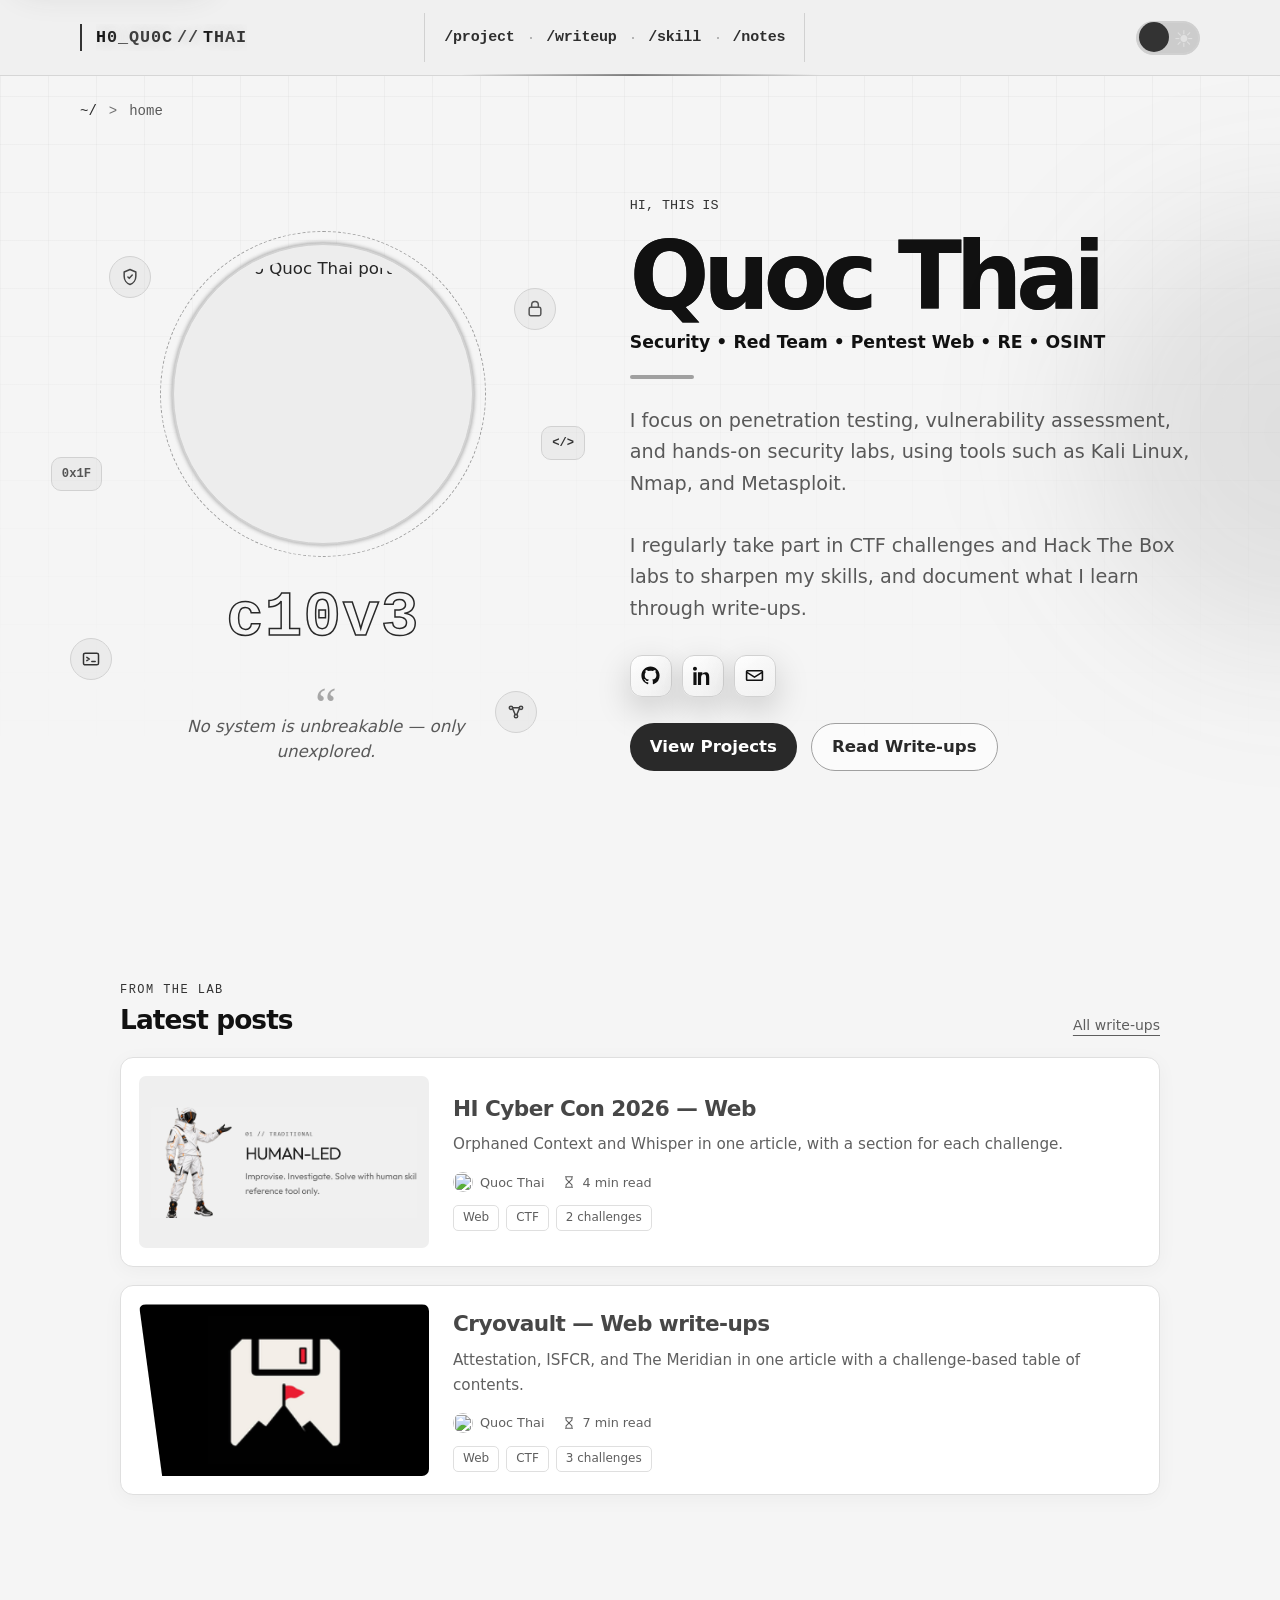
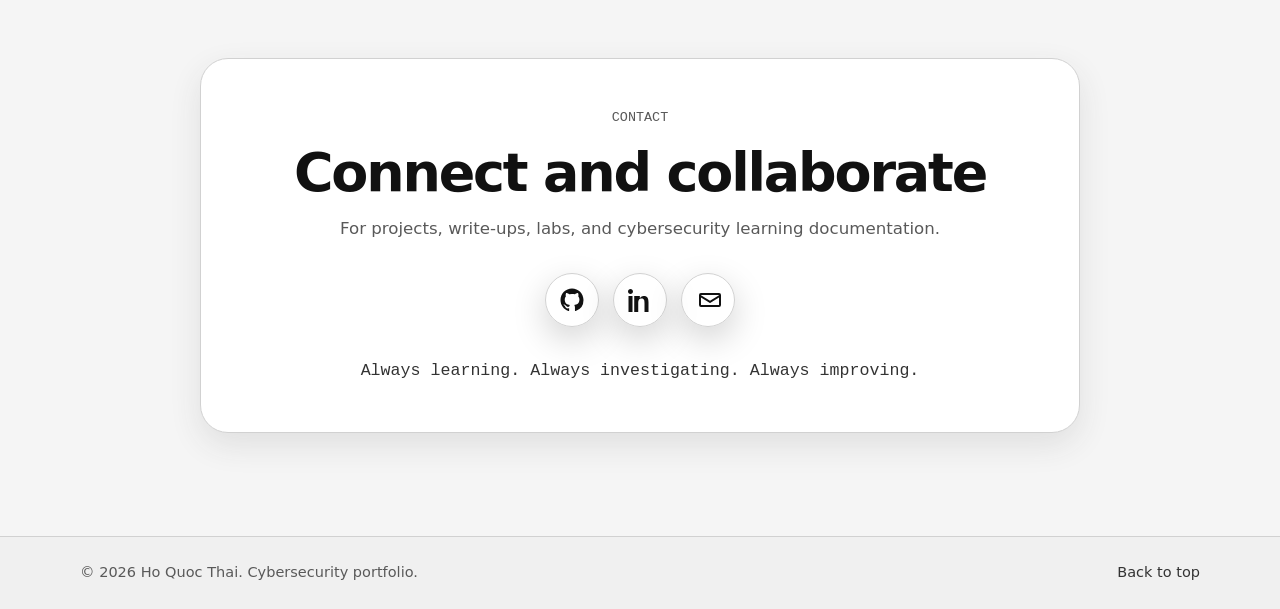
==== commit 727ff0da: "Publish monochrome portfolio with homepage posts and shared breadcrumbs" ====
--- a/index.html
+++ b/index.html
@@ -5,11 +5,15 @@
   <meta name="viewport" content="width=device-width, initial-scale=1.0" />
   <meta name="description" content="Quoc Thai - Information Security Student, Aspiring Penetration Tester, CTF Player. Cybersecurity portfolio featuring pentesting labs, vulnerability assessment, Hack The Box and CTF write-ups." />
   <meta name="author" content="Quoc Thai" />
-  <meta name="theme-color" content="#071018" />
+  <meta name="theme-color" content="#080808" />
   <title>Quoc Thai | Cybersecurity Portfolio</title>
-  <link rel="stylesheet" href="style.css?v=11" />
+  <link rel="stylesheet" href="style.css?v=30" />
+  <link rel="stylesheet" href="design-overrides.css?v=31" />
+  <link rel="stylesheet" href="writeups/cards.css?v=30" />
+  <link rel="stylesheet" href="home.css?v=30" />
+  <script src="breadcrumbs.js?v=1" defer></script>
 </head>
-<body>
+<body class="home-page">
   <div class="security-bg-icons" aria-hidden="true"></div>
 
   <a class="skip-link" href="#main-content">Skip to main content</a>
@@ -25,10 +29,7 @@
       </a>
 
       <div class="nav-actions" aria-label="Display controls">
-        <button class="control-btn theme-toggle" type="button" aria-label="Switch to light mode" aria-pressed="false">
-          <span class="theme-icon" aria-hidden="true">☾</span>
-          <span class="theme-text" data-i18n="control.themeDark">Dark</span>
-        </button>
+        <button class="theme-toggle uiverse-switch" type="button" role="switch" aria-label="Switch to light mode" aria-checked="false"><span class="switch-moon" aria-hidden="true">☾</span><span class="switch-sun" aria-hidden="true">☀</span><span class="switch-slider" aria-hidden="true"></span></button>
       </div>
 
       <button class="nav-toggle" type="button" aria-label="Open navigation menu" aria-expanded="false">
@@ -38,13 +39,10 @@
       </button>
 
       <ul class="nav-links">
-        <li><a href="#about" data-i18n="nav.about">About</a></li>
-        <li><a href="#skills" data-i18n="nav.skills">Skills</a></li>
-        <li><a href="#projects" data-i18n="nav.projects">Projects</a></li>
-        <li><a href="#writeups" data-i18n="nav.writeups">Write-ups</a></li>
-        <li><a href="#notes" data-i18n="nav.notes">Notes</a></li>
-        <li><a href="#roadmap" data-i18n="nav.roadmap">Roadmap</a></li>
-        <li><a href="#contact" class="nav-cta" data-i18n="nav.contact">Contact</a></li>
+        <li><a class="nav-cyber" data-text="/project" href="section.html?view=projects">/project</a></li>
+        <li><a class="nav-cyber" data-text="/writeup" href="writeups/index.html">/writeup</a></li>
+        <li><a class="nav-cyber" data-text="/skill" href="section.html?view=skills">/skill</a></li>
+        <li><a class="nav-cyber" data-text="/notes" href="section.html?view=notes">/notes</a></li>
         <li class="nav-lang-item nav-cta-right">
           <button class="control-btn lang-toggle" type="button" aria-label="Switch to Vietnamese" aria-pressed="false">
             <img class="lang-flag" src="assets/flags/gb.svg" alt="English flag" />
@@ -53,6 +51,12 @@
       </ul>
     </nav>
   </header>
+  <nav class="page-breadcrumb container" aria-label="Breadcrumb">
+    <a href="index.html" aria-label="Home">~/</a>
+    <span class="breadcrumb-separator" aria-hidden="true">&gt;</span>
+    <span data-breadcrumb-current aria-current="page">home</span>
+  </nav>
+
 
   <main id="main-content">
     <section class="hero section-padding" aria-labelledby="hero-title">
@@ -94,7 +98,7 @@
         <div class="hero-content reveal">
           <p class="eyebrow" data-i18n="hero.eyebrow">Hi, this is</p>
           <h1 id="hero-title" data-i18n="hero.name">Quoc Thai</h1>
-          <h2 data-i18n="hero.role">Information Security Student | Aspiring Pentester | CTF Player</h2>
+          <h2 data-i18n="hero.role">Security • Red Team • Pentest Web • RE • OSINT</h2>
 
           <span class="hero-divider" aria-hidden="true"></span>
 
@@ -124,26 +128,18 @@
           </div>
 
           <div class="hero-actions" aria-label="Primary actions">
-            <a href="#projects" class="btn btn-primary" data-i18n="hero.viewProjects">View Projects</a>
-            <a href="#writeups" class="btn btn-secondary" data-i18n="hero.readWriteups">Read Write-ups</a>
-          </div>
-
-          <div class="hero-metrics" aria-label="Portfolio focus areas">
-            <div>
-              <strong>PENTEST</strong>
-              <span data-i18n="hero.metric1">Web &amp; Network</span>
-            </div>
-            <div>
-              <strong>NMAP</strong>
-              <span data-i18n="hero.metric2">Enumeration</span>
-            </div>
-            <div>
-              <strong>CTF</strong>
-              <span data-i18n="hero.metric3">Write-ups</span>
-            </div>
-          </div>
+            <a href="section.html?view=projects" class="btn btn-primary" data-i18n="hero.viewProjects">View Projects</a>
+            <a href="writeups/index.html" class="btn btn-secondary" data-i18n="hero.readWriteups">Read Write-ups</a>
+          </div>
+
         </div>
       </div>
+    </section>
+
+    <section class="latest-posts container" id="latest-posts" aria-labelledby="latest-posts-title">
+      <div class="latest-heading"><div><p class="post-kicker">FROM THE LAB</p><h2 id="latest-posts-title">Latest posts</h2></div><a href="writeups/index.html">All write-ups</a></div>
+      <div id="markdown-posts" class="writeup-feed" data-layout="compact" aria-live="polite"><p>Loading articles...</p></div>
+      <noscript><p><a href="writeups/index.html">Browse the write-up archive</a> or <a href="https://github.com/wurthai/ctf-writeups">read the Markdown posts on GitHub</a>.</p></noscript>
     </section>
 
     <section class="about section-padding" id="about" aria-labelledby="about-title">
@@ -449,7 +445,6 @@
     <section class="projects section-padding" id="projects" aria-labelledby="projects-title">
       <div class="container">
         <div class="section-heading reveal">
-          <p class="eyebrow" data-i18n="projects.eyebrow">Projects</p>
           <h2 id="projects-title" data-i18n="projects.title">Hands-on cybersecurity projects</h2>
           <p data-i18n="projects.subtitle">Practical labs and documentation focused on investigation, detection, and evidence-based analysis.</p>
         </div>
@@ -538,268 +533,53 @@
       </div>
     </section>
 
-    <section class="writeups section-padding" id="writeups" aria-labelledby="writeups-title">
+    <section class="writeups-preview section-padding" aria-labelledby="writeups-preview-title"><div class="container"><div class="section-heading reveal"><p class="eyebrow" data-i18n="writeups.eyebrow">CTF Write-ups</p><h2 id="writeups-preview-title" data-i18n="writeups.title">Challenge notes and solving methodology</h2><p data-i18n="writeups.subtitle">Blog-style cards for documenting the problem, evidence, exploitation path, and lessons learned.</p><a class="btn btn-primary" href="writeups/index.html">Explore write-ups →</a></div></div></section>
+
+    <section class="notes section-padding" id="notes" aria-labelledby="notes-title">
       <div class="container">
-        <div class="section-heading centered reveal">
-          <p class="eyebrow" data-i18n="writeups.eyebrow">CTF Write-ups</p>
-          <h2 id="writeups-title" data-i18n="writeups.title">Challenge notes and solving methodology</h2>
-          <p data-i18n="writeups.subtitle">Blog-style cards for documenting the problem, evidence, exploitation path, and lessons learned.</p>
-        </div>
-
-        <div class="writeup-terminal reveal" aria-label="CTF write-up terminal list">
-  <div class="writeup-terminal-bg" aria-hidden="true">
-    <p>ctf@hackerlab:~/writeups$ cat CTF_WRITEUPS.log</p>
-    <p>[INFO] Starting scan...</p>
-    <p>[INFO] Parsing challenge evidence...</p>
-    <p>syslog mackor:732041: [bileup.]</p>
-    <p>0x0000 00 02 51 04 05 06 11 11</p>
-    <p>0x0010 00 00 14 02 01 04 07 0A</p>
-    <p>SHA256: ...36a4374a2a79c2582700b081325af3b7020bc00</p>
-  </div>
-
-  <div class="writeup-terminal-window">
-  <div class="writeup-card-topbar">
-    <span class="topbar-dot red"></span>
-    <span class="topbar-dot yellow"></span>
-    <span class="topbar-dot green"></span>
-    <span class="topbar-title">~/writeups/CTF_WRITEUPS.log</span>
-  </div>
-    <div class="writeup-shell-line">
-      <span class="shell-user">ctf@hackerlab</span><span>:</span><span class="shell-path">~/writeups</span><span>$</span>
-      <strong>cat CTF_WRITEUPS.log</strong>
-    </div>
-
-    <div class="writeup-log-table">
-      <article class="writeup-log-row">
-        <div class="writeup-log-left">
-          <div class="request-id">
-            <span class="req-icon">▣</span>
-            <strong>[REQ-01: FILE_VULNERABILITY]</strong>
-          </div>
-          <p>Type: <span class="type-badge web" data-i18n="writeups.c1Cat">Web Exploitation</span></p>
-        </div>
-
-        <div class="writeup-log-main">
-          <h3 data-i18n="writeups.c1Title">File Upload Vulnerability Lab</h3>
-          <p data-i18n="writeups.c1Desc">
-            Analyzing weak upload validation, identifying execution paths, and documenting controlled exploitation steps.
-          </p>
-        </div>
-
-        <a
-          href="https://github.com/thaihq-ns/ctf-writeups"
-          class="execute-btn execute-link"
-          target="_blank"
-          rel="noopener noreferrer"
-          aria-label="Open File Upload Vulnerability write-up"
-        >
-          <span class="execute-status"></span>
-          <span class="execute-text">Execute: writeup.sh</span>
-          <span class="execute-arrow">→</span>
-        </a>
-      </article>
-
-      <article class="writeup-log-row">
-        <div class="writeup-log-left">
-          <div class="request-id">
-            <span class="req-icon">▤</span>
-            <strong>[REQ-02: REGISTRY_INVEST]</strong>
-          </div>
-          <p>Type: <span class="type-badge forensics" data-i18n="writeups.c2Cat">Digital Forensics</span></p>
-        </div>
-
-        <div class="writeup-log-main">
-          <h3 data-i18n="writeups.c2Title">Windows Registry Investigation</h3>
-          <p data-i18n="writeups.c2Desc">
-            Reviewing registry artifacts, deleted traces, persistence indicators, and evidence extraction workflow.
-          </p>
-        </div>
-
-        <a
-          href="https://github.com/thaihq-ns/ctf-writeups"
-          class="execute-btn execute-link"
-          target="_blank"
-          rel="noopener noreferrer"
-          aria-label="Open Windows Registry Investigation write-up"
-        >
-          <span class="execute-status"></span>
-          <span class="execute-text">Execute: writeup.sh</span>
-          <span class="execute-arrow">→</span>
-        </a>
-      </article>
-
-      <article class="writeup-log-row">
-        <div class="writeup-log-left">
-          <div class="request-id">
-            <span class="req-icon">⌕</span>
-            <strong>[REQ-03: OSINT_SEARCH]</strong>
-          </div>
-          <p>Type: <span class="type-badge osint">OSINT</span></p>
-        </div>
-
-        <div class="writeup-log-main">
-          <h3 data-i18n="writeups.c3Title">Public Source Investigation</h3>
-          <p data-i18n="writeups.c3Desc">
-            Using public metadata, visible clues, and structured search methods without crossing privacy boundaries.
-          </p>
-        </div>
-
-        <a
-          href="https://github.com/thaihq-ns/ctf-writeups"
-          class="execute-btn execute-link"
-          target="_blank"
-          rel="noopener noreferrer"
-          aria-label="Open OSINT Investigation write-up"
-        >
-          <span class="execute-status"></span>
-          <span class="execute-text">Execute: osint_lookup.sh</span>
-          <span class="execute-arrow">→</span>
-        </a>
-      </article>
-
-      <article class="writeup-log-row">
-        <div class="writeup-log-left">
-          <div class="request-id">
-            <span class="req-icon">◈</span>
-            <strong>[REQ-04: BINARY_ANALYSIS]</strong>
-          </div>
-          <p>Type: <span class="type-badge reverse" data-i18n="writeups.c4Cat">Reverse Engineering</span></p>
-        </div>
-
-        <div class="writeup-log-main">
-          <h3 data-i18n="writeups.c4Title">Basic Binary Analysis</h3>
-          <p data-i18n="writeups.c4Desc">
-            Reading program behavior, identifying strings, checking file formats, and building a repeatable analysis process.
-          </p>
-        </div>
-
-       <a
-          href="https://github.com/thaihq-ns/ctf-writeups"
-          class="execute-btn execute-link"
-          target="_blank"
-          rel="noopener noreferrer"
-          aria-label="Open Basic Binary Analysis write-up"
-        >
-          <span class="execute-status"></span>
-          <span class="execute-text">Execute: binary_disasm.exe</span>
-          <span class="execute-arrow">→</span>
-        </a>
-    </div>
-
-    <div class="writeup-shell-footer">
-      <span class="shell-user">ctf@hackerlab</span><span>:</span><span class="shell-path">~/writeups</span><span>$</span>
-      <span class="terminal-cursor"></span>
-    </div>
-  </div>
-</div>
+        <div class="section-heading reveal">
+          <p class="eyebrow" data-i18n="notes.eyebrow">Pentest field notes</p>
+          <h2 id="notes-title" data-i18n="notes.title">From reconnaissance to reporting</h2>
+          <p data-i18n="notes.subtitle">A practical checklist for learning and testing in authorized labs. Open a topic to review the workflow.</p>
+        </div>
+        <div class="pentest-notebook reveal">
+          <div class="terminal-header"><span class="dot red"></span><span class="dot yellow"></span><span class="dot green"></span><span class="terminal-title">~/pentest/field-notes.md</span></div>
+          <div class="pentest-notes-grid">
+          <details class="pentest-note" open>
+            <summary><span class="note-number">01</span><span data-i18n="notes.topic0.title">Scope & preparation</span><span class="note-toggle" aria-hidden="true">+</span></summary>
+            <div class="pentest-note-body"><p data-i18n="notes.topic0.body">Define the target, permitted techniques and stop conditions. Record the lab setup and keep a clean baseline before testing.</p><p class="note-workflow">Scope → Targets → Constraints → Baseline</p></div>
+          </details>
+          <details class="pentest-note">
+            <summary><span class="note-number">02</span><span data-i18n="notes.topic1.title">Reconnaissance & enumeration</span><span class="note-toggle" aria-hidden="true">+</span></summary>
+            <div class="pentest-note-body"><p data-i18n="notes.topic1.body">Identify hosts, ports and services in scope. Verify service versions and turn observations into testable hypotheses; an open port alone is not a vulnerability.</p><p class="note-workflow">Hosts → Ports → Services → Hypotheses</p></div>
+          </details>
+          <details class="pentest-note">
+            <summary><span class="note-number">03</span><span data-i18n="notes.topic2.title">Web application testing</span><span class="note-toggle" aria-hidden="true">+</span></summary>
+            <div class="pentest-note-body"><p data-i18n="notes.topic2.body">Map routes, inputs and user roles. Review authentication, session handling, access control and file upload behavior. Compare expected and actual responses in the lab.</p><p class="note-workflow">Map → Intercept → Modify → Compare</p></div>
+          </details>
+          <details class="pentest-note">
+            <summary><span class="note-number">04</span><span data-i18n="notes.topic3.title">Validate & collect evidence</span><span class="note-toggle" aria-hidden="true">+</span></summary>
+            <div class="pentest-note-body"><p data-i18n="notes.topic3.body">Reproduce a suspected issue with the smallest necessary test. Save the request, response and reproduction steps. Separate confirmed impact from assumptions.</p><p class="note-workflow">Hypothesis → Reproduction → Evidence → Impact</p></div>
+          </details>
+          <details class="pentest-note">
+            <summary><span class="note-number">05</span><span data-i18n="notes.topic4.title">Linux & Windows lab review</span><span class="note-toggle" aria-hidden="true">+</span></summary>
+            <div class="pentest-note-body"><p data-i18n="notes.topic4.body">Inspect users, permissions, services and configuration. In a practice lab, investigate how excessive privileges or exposed secrets could create an escalation path.</p><p class="note-workflow">Users → Permissions → Services → Configuration</p></div>
+          </details>
+          <details class="pentest-note">
+            <summary><span class="note-number">06</span><span data-i18n="notes.topic5.title">Report, remediate & retest</span><span class="note-toggle" aria-hidden="true">+</span></summary>
+            <div class="pentest-note-body"><p data-i18n="notes.topic5.body">Document the affected component, evidence, impact and remediation. Provide repeatable steps, retest the fix and restore the lab after the exercise.</p><p class="note-workflow">Finding → Evidence → Remediation → Retest</p></div>
+          </details>
+          </div>
+        </div>
       </div>
     </section>
-
-    <section class="notes section-padding threat-intel-section" id="notes" aria-labelledby="notes-title">
-  <div class="container">
-    <div class="section-heading reveal">
-      <p class="eyebrow">GHI CHÚ BẢO MẬT</p>
-      <h2 id="notes-title">Bản đồ cảnh báo an ninh mạng</h2>
-      <p>
-        Mỗi điểm đỏ đại diện cho một bài viết, lỗ hổng bảo mật hoặc sự kiện tấn công đáng chú ý.
-        Nhấp vào cảnh báo để xem chi tiết phân tích.
-      </p>
-    </div>
-
-    <div class="intel-board reveal threat-map-only">
-  <div class="intel-map-card">
-    <div class="intel-card-topbar">
-      <span class="topbar-dot red"></span>
-      <span class="topbar-dot yellow"></span>
-      <span class="topbar-dot green"></span>
-      <span class="topbar-title">~/threat_ops/global_alerts.conf</span>
-    </div>
-
-    <div class="globe-stage">
-      <div class="globe-sphere threat-map-stage">
-        <img
-  src="assets/world-map.png"
-  alt=""
-  class="threat-map-image"
-  aria-hidden="true"
-/>
-        <div class="threat-map-vignette" aria-hidden="true"></div>
-        
-
-        <svg class="attack-lines" viewBox="0 0 1000 520" aria-hidden="true">
-          <defs>
-            <filter id="redGlow">
-              <feGaussianBlur stdDeviation="3.2" result="blur"></feGaussianBlur>
-              <feMerge>
-                <feMergeNode in="blur"></feMergeNode>
-                <feMergeNode in="SourceGraphic"></feMergeNode>
-              </feMerge>
-            </filter>
-          </defs>
-
-      
-        </svg>
-
-        <!-- alert pins -->
-        <button class="threat-pin map-pin pin-us" data-threat="0" aria-label="United States alert"><span></span></button>
-        <button class="threat-pin map-pin pin-br" data-threat="1" aria-label="Brazil alert"><span></span></button>
-        <button class="threat-pin map-pin pin-de" data-threat="2" aria-label="Germany alert"><span></span></button>
-        <button class="threat-pin map-pin pin-ke" data-threat="3" aria-label="Kenya alert"><span></span></button>
-        <button class="threat-pin map-pin pin-jp" data-threat="4" aria-label="Japan alert"><span></span></button>
-        <button class="threat-pin map-pin pin-au" data-threat="5" aria-label="Australia alert"><span></span></button>
-
-        <!-- small ambient sparks -->
-        <span class="threat-spark spark-1"></span>
-        <span class="threat-spark spark-2"></span>
-        <span class="threat-spark spark-3"></span>
-        <span class="threat-spark spark-4"></span>
-        <span class="threat-spark spark-5"></span>
-        <span class="threat-spark spark-6"></span>
-        <span class="threat-spark spark-7"></span>
-        <span class="threat-spark spark-8"></span>
-        <span class="threat-spark spark-9"></span>
-        <span class="threat-spark spark-10"></span>
-
-        <!-- connector line -->
-        <div class="threat-connector" id="threatConnector"></div>
-
-        <!-- floating popup -->
-        <div class="threat-hover-card" id="threatHoverCard">
-          <div class="hover-card-head">
-            <span class="hover-severity" id="hoverSeverity">Critical</span>
-            <span class="hover-region" id="hoverRegion">United States</span>
-          </div>
-
-          <span class="hover-category" id="hoverCategory">Web Exploitation</span>
-          <h3 id="hoverTitle">Critical file transfer vulnerability exploitation</h3>
-          <p id="hoverSummary">
-            Large-scale exploitation of a file transfer platform vulnerability led to widespread incident response.
-          </p>
-
-          <div class="hover-meta">
-            <span id="hoverDate">May 2023</span>
-            <span id="hoverCVE">CVE-2023-34362</span>
-          </div>
-        </div>
-      </div>
-
-      <div class="intel-mini-legend">
-        <span><i></i> Active alert node</span>
-        <span><b></b> Hover to inspect incident</span>
-      </div>
-    </div>
-  </div>
-</div>
-</section>
 
         <section class="roadmap section-padding roadmap-cyber" id="roadmap" aria-labelledby="roadmap-title">
         <div class="container">
           <div class="section-heading centered reveal">
             <p class="eyebrow" data-i18n="roadmap.eyebrow">Learning Roadmap</p>
-            <h2 id="roadmap-title" data-i18n="roadmap.title">Cybersecurity learning path</h2>
-            <p data-i18n="roadmap.subtitle">
-              A practical path toward SOC analysis, detection engineering fundamentals, and stronger portfolio documentation.
-            </p>
+            <h2 id="roadmap-title" data-i18n="roadmap.title">My path toward penetration testing</h2>
+            <p data-i18n="roadmap.subtitle">A learning plan built on networking and system foundations. These milestones describe the direction I am working toward, not completed certifications.</p>
           </div>
 
           <div class="roadmap-panel reveal" aria-label="Cybersecurity learning roadmap">
@@ -807,57 +587,57 @@
               <article class="roadmap-node">
                 <div class="roadmap-number">01</div>
                 <div class="roadmap-icon">⌁</div>
-                <h3 data-i18n="roadmap.s1">Networking fundamentals</h3>
-                <p data-i18n="roadmap.s1Desc">TCP/IP, routing, switching, DNS, HTTP, ports and basic network troubleshooting.</p>
+                <h3 data-i18n="roadmap.s1">Networking & HTTP foundations</h3>
+                <p data-i18n="roadmap.s1Desc">Review TCP/IP, DNS, routing, TLS and the HTTP request/response lifecycle.</p>
               </article>
 
               <article class="roadmap-node">
                 <div class="roadmap-number">02</div>
                 <div class="roadmap-icon">▣</div>
-                <h3 data-i18n="roadmap.s2">Linux and Windows fundamentals</h3>
-                <p data-i18n="roadmap.s2Desc">Operating system basics, users, services, permissions, logs and command-line workflow.</p>
+                <h3 data-i18n="roadmap.s2">Linux, Windows & scripting</h3>
+                <p data-i18n="roadmap.s2Desc">Build confidence with users, permissions, services, Bash and Python for small lab automation tasks.</p>
               </article>
 
               <article class="roadmap-node">
                 <div class="roadmap-number">03</div>
                 <div class="roadmap-icon">◎</div>
-                <h3 data-i18n="roadmap.s3">Log analysis and SIEM basics</h3>
-                <p data-i18n="roadmap.s3Desc">Collecting, reading and correlating security logs through SIEM investigation workflows.</p>
+                <h3 data-i18n="roadmap.s3">Scope & enumeration</h3>
+                <p data-i18n="roadmap.s3Desc">Define rules of engagement, map the attack surface and practice service enumeration with Nmap in labs.</p>
               </article>
 
               <article class="roadmap-node">
                 <div class="roadmap-number">04</div>
                 <div class="roadmap-icon">⚠</div>
-                <h3 data-i18n="roadmap.s4">SOC alert triage</h3>
-                <p data-i18n="roadmap.s4Desc">Classifying alerts, reviewing context, reducing false positives and escalating real incidents.</p>
+                <h3 data-i18n="roadmap.s4">Web application security</h3>
+                <p data-i18n="roadmap.s4Desc">Practice authentication, access control, input validation and session testing with Burp Suite in training labs.</p>
               </article>
 
               <article class="roadmap-node">
                 <div class="roadmap-number">05</div>
                 <div class="roadmap-icon">≋</div>
-                <h3 data-i18n="roadmap.s5">MITRE ATT&CK and threat detection</h3>
-                <p data-i18n="roadmap.s5Desc">Mapping behavior to tactics and techniques, then improving detection coverage.</p>
+                <h3 data-i18n="roadmap.s5">Vulnerability validation</h3>
+                <p data-i18n="roadmap.s5Desc">Reproduce findings safely in a controlled lab, collect evidence and distinguish false positives from confirmed issues.</p>
               </article>
 
               <article class="roadmap-node">
                 <div class="roadmap-number">06</div>
                 <div class="roadmap-icon">⌕</div>
-                <h3 data-i18n="roadmap.s6">Digital forensics and malware basics</h3>
-                <p data-i18n="roadmap.s6Desc">Reviewing artifacts, persistence traces, file behavior, suspicious commands and IOCs.</p>
+                <h3 data-i18n="roadmap.s6">Privilege escalation labs</h3>
+                <p data-i18n="roadmap.s6Desc">Study Linux and Windows misconfigurations, service permissions and escalation paths in practice environments.</p>
               </article>
 
               <article class="roadmap-node">
                 <div class="roadmap-number">07</div>
                 <div class="roadmap-icon">⚑</div>
-                <h3 data-i18n="roadmap.s7">CTF practice and project documentation</h3>
-                <p data-i18n="roadmap.s7Desc">Solving challenges, writing reports, documenting evidence and building repeatable notes.</p>
+                <h3 data-i18n="roadmap.s7">End-to-end practice</h3>
+                <p data-i18n="roadmap.s7Desc">Work through CTF and Hack The Box labs, connecting enumeration, validation and clear documentation.</p>
               </article>
 
               <article class="roadmap-node">
                 <div class="roadmap-number">08</div>
                 <div class="roadmap-icon">▤</div>
-                <h3 data-i18n="roadmap.s8">Build a strong SOC Analyst portfolio</h3>
-                <p data-i18n="roadmap.s8Desc">Publishing labs, write-ups, detection notes and practical investigation projects.</p>
+                <h3 data-i18n="roadmap.s8">Reporting & retesting</h3>
+                <p data-i18n="roadmap.s8Desc">Write concise pentest reports with evidence, impact, remediation and retest results; publish permitted lab write-ups.</p>
               </article>
             </div>
           </div>
@@ -923,6 +703,7 @@
     </div>
   </footer>
 
-  <script src="script.js?v=12"></script>
+  <script src="script.js?v=18"></script>
+  <script src="writeups/posts.js?v=4"></script>
 </body>
 </html>
--- a/style.css
+++ b/style.css
@@ -0,0 +1,6379 @@
+/*
+  Ho Quoc Thai Cybersecurity Portfolio
+  Static website ready for GitHub Pages.
+  Features: dark/light mode, EN/VI language support, mobile-first responsive layout.
+*/
+
+:root {
+  color-scheme: dark;
+  --bg: #0f0f0f;
+  --bg-soft: #151515;
+  --bg-elevated: rgba(26, 26, 26, 0.78);
+  --bg-solid: #1a1a1a;
+  --border: rgba(224, 224, 224, 0.14);
+  --border-strong: rgba(224, 224, 224, 0.28);
+  --text: #f0f0f0;
+  --heading: #f7f7f7;
+  --muted: #adadad;
+  --muted-2: #808080;
+  --accent: #dbdbdb;
+  --accent-soft: rgba(219, 219, 219, 0.1);
+  --accent-blue: #a5a5a5;
+  --accent-green: #9b9b9b;
+  --danger: #909090;
+  --warning: #c9c9c9;
+  --shadow: 0 24px 80px rgba(0, 0, 0, 0.35);
+  --radius-sm: 12px;
+  --radius-md: 18px;
+  --radius-lg: 28px;
+  --container: 1120px;
+  --header-height: 76px;
+  --font-main: Inter, ui-sans-serif, system-ui, -apple-system, BlinkMacSystemFont, "Segoe UI", sans-serif;
+  --font-mono: "SFMono-Regular", Consolas, "Liberation Mono", Menlo, monospace;
+  --step--1: clamp(0.82rem, 0.78rem + 0.16vw, 0.94rem);
+  --step-0: clamp(0.95rem, 0.9rem + 0.22vw, 1.04rem);
+  --step-1: clamp(1.05rem, 0.98rem + 0.35vw, 1.2rem);
+  --step-2: clamp(1.35rem, 1.15rem + 0.85vw, 1.85rem);
+  --step-3: clamp(2rem, 1.45rem + 2.4vw, 3.4rem);
+  --step-4: clamp(2.65rem, 1.85rem + 5vw, 6rem);
+}
+
+:root[data-theme="light"] {
+  color-scheme: light;
+  --bg: #f8f8f8;
+  --bg-soft: #f3f3f3;
+  --bg-elevated: rgba(255, 255, 255, 0.82);
+  --bg-solid: #ffffff;
+  --border: rgba(96, 96, 96, 0.15);
+  --border-strong: rgba(96, 96, 96, 0.26);
+  --text: #2c2c2c;
+  --heading: #1d1d1d;
+  --muted: #616161;
+  --muted-2: #7e7e7e;
+  --accent: #606060;
+  --accent-soft: rgba(96, 96, 96, 0.09);
+  --accent-blue: #575757;
+  --accent-green: #646464;
+  --danger: #3a3a3a;
+  --warning: #696969;
+  --shadow: 0 20px 70px rgba(29, 29, 29, 0.12);
+}
+
+* {
+  box-sizing: border-box;
+  margin: 0;
+  padding: 0;
+}
+
+html {
+  scroll-behavior: smooth;
+  scroll-padding-top: var(--header-height);
+  -webkit-text-size-adjust: 100%;
+}
+
+body {
+  min-height: 100vh;
+  overflow-x: hidden;
+  font-family: var(--font-main);
+  font-size: var(--step-0);
+  line-height: 1.65;
+  color: var(--text);
+  background:
+    radial-gradient(circle at top left, rgba(165, 165, 165, 0.14), transparent 30rem),
+    radial-gradient(circle at 85% 10%, rgba(219, 219, 219, 0.11), transparent 26rem),
+    linear-gradient(135deg, #090909 0%, var(--bg) 46%, #131313 100%);
+}
+
+:root[data-theme="light"] body {
+  background:
+    radial-gradient(circle at top left, rgba(96, 96, 96, 0.12), transparent 28rem),
+    radial-gradient(circle at 85% 10%, rgba(96, 96, 96, 0.1), transparent 24rem),
+    linear-gradient(135deg, #fbfbfb 0%, var(--bg) 52%, #f4f4f4 100%);
+}
+
+body::before {
+  content: "";
+  position: fixed;
+  inset: 0;
+  z-index: -1;
+  pointer-events: none;
+  background-image:
+    linear-gradient(rgba(219, 219, 219, 0.035) 1px, transparent 1px),
+    linear-gradient(90deg, rgba(219, 219, 219, 0.035) 1px, transparent 1px);
+  background-size: 48px 48px;
+  mask-image: linear-gradient(to bottom, black 0%, transparent 85%);
+}
+
+:root[data-theme="light"] body::before {
+  background-image:
+    linear-gradient(rgba(96, 96, 96, 0.055) 1px, transparent 1px),
+    linear-gradient(90deg, rgba(96, 96, 96, 0.055) 1px, transparent 1px);
+}
+
+img,
+svg {
+  max-width: 100%;
+}
+
+a {
+  color: inherit;
+  text-decoration: none;
+}
+
+ul {
+  list-style: none;
+}
+
+button,
+a {
+  -webkit-tap-highlight-color: transparent;
+}
+
+button,
+input,
+textarea,
+select {
+  font: inherit;
+}
+
+:focus-visible {
+  outline: 3px solid color-mix(in srgb, var(--accent) 75%, transparent);
+  outline-offset: 4px;
+}
+
+.skip-link {
+  position: fixed;
+  left: 16px;
+  top: 16px;
+  z-index: 2000;
+  transform: translateY(-130%);
+  padding: 10px 14px;
+  border-radius: 999px;
+  background: var(--bg-solid);
+  color: var(--text);
+  border: 1px solid var(--border-strong);
+  box-shadow: var(--shadow);
+  transition: transform 0.2s ease;
+}
+
+.skip-link:focus {
+  transform: translateY(0);
+}
+
+.container {
+  width: min(100% - 32px, var(--container));
+  margin-inline: auto;
+}
+
+.section-padding {
+  padding: clamp(68px, 8vw, 104px) 0;
+}
+
+.site-header {
+  position: sticky;
+  top: 0;
+  z-index: 1000;
+  height: var(--header-height);
+  border-bottom: 1px solid var(--border);
+  background: color-mix(in srgb, var(--bg) 86%, transparent);
+  backdrop-filter: blur(18px);
+}
+
+.navbar {
+  position: relative;
+  height: 100%;
+  display: flex;
+  align-items: center;
+  justify-content: space-between;
+  gap: 12px;
+}
+
+.logo {
+  flex: 0 0 auto;
+}
+
+.nav-actions {
+  margin-left: auto;
+}
+
+.logo {
+  display: inline-flex;
+  align-items: center;
+  gap: 12px;
+  min-width: 0;
+  font-weight: 750;
+  letter-spacing: 0.01em;
+}
+
+.logo-mark {
+  display: grid;
+  place-items: center;
+  flex: 0 0 auto;
+  width: 42px;
+  height: 42px;
+  border: 1px solid var(--border-strong);
+  border-radius: 14px;
+  color: var(--accent);
+  background: var(--accent-soft);
+  font-family: var(--font-mono);
+  font-size: 0.85rem;
+  box-shadow: 0 0 28px color-mix(in srgb, var(--accent) 13%, transparent);
+}
+
+.logo-text {
+  overflow: hidden;
+  color: var(--heading);
+  text-overflow: ellipsis;
+  white-space: nowrap;
+}
+
+.nav-actions {
+  display: flex;
+  align-items: center;
+  gap: 8px;
+}
+
+.control-btn,
+.nav-toggle {
+  min-width: 44px;
+  min-height: 44px;
+  border: 1px solid var(--border);
+  border-radius: 999px;
+  color: var(--text);
+  background: color-mix(in srgb, var(--bg-solid) 72%, transparent);
+  cursor: pointer;
+  transition: transform 0.2s ease, border-color 0.2s ease, background 0.2s ease, color 0.2s ease;
+}
+
+.control-btn {
+  display: inline-flex;
+  align-items: center;
+  justify-content: center;
+  gap: 8px;
+  padding: 0 13px;
+  font-size: 0.88rem;
+  font-weight: 700;
+}
+
+.lang-toggle {
+  width: 36px;
+  height: 36px;
+  min-width: 36px;
+  min-height: 36px;
+  padding: 0;
+  border-radius: 50%;
+  overflow: hidden;
+  border: 1px solid var(--border);
+}
+
+.lang-flag {
+  width: 100%;
+  height: 100%;
+  display: block;
+  object-fit: cover;
+  border-radius: 50%;
+}
+
+.control-btn:hover,
+.nav-toggle:hover {
+  color: var(--accent);
+  border-color: var(--border-strong);
+  transform: translateY(-1px);
+}
+
+.theme-icon,
+.lang-current {
+  font-family: var(--font-mono);
+}
+
+.nav-toggle {
+  display: none;
+  width: 44px;
+  height: 44px;
+  border-radius: 14px;
+}
+
+.nav-toggle span {
+  display: block;
+  width: 20px;
+  height: 2px;
+  margin: 5px auto;
+  border-radius: 999px;
+  background: var(--text);
+  transition: transform 0.2s ease, opacity 0.2s ease;
+}
+
+.nav-toggle.active span:nth-child(1) {
+  transform: translateY(7px) rotate(45deg);
+}
+
+.nav-toggle.active span:nth-child(2) {
+  opacity: 0;
+}
+
+.nav-toggle.active span:nth-child(3) {
+  transform: translateY(-7px) rotate(-45deg);
+}
+
+.nav-links {
+  display: flex;
+  align-items: center;
+  gap: 6px;
+}
+
+.nav-links a {
+  display: inline-flex;
+  align-items: center;
+  min-height: 40px;
+  padding: 8px 12px;
+  border-radius: 999px;
+  color: var(--muted);
+  font-size: var(--step--1);
+  font-weight: 650;
+  transition: color 0.2s ease, background 0.2s ease, border-color 0.2s ease;
+}
+
+.nav-lang-item {
+  display: flex;
+  margin-left: 8px;
+}
+
+.nav-lang-item .lang-toggle {
+  border-color: rgba(255, 255, 255, 0.22);
+}
+
+.nav-lang-item .lang-toggle:hover {
+  border-color: var(--accent);
+}
+
+.nav-links a:hover,
+.nav-links a.active {
+  color: var(--accent);
+  background: var(--accent-soft);
+}
+
+.nav-links .nav-cta {
+  margin-left: 4px;
+  color: var(--heading);
+  border: 1px solid var(--border-strong);
+}
+
+.hero {
+  position: relative;
+  min-height: calc(100svh - var(--header-height));
+  display: flex;
+  align-items: center;
+}
+
+.hero::after {
+  content: "";
+  position: absolute;
+  right: -18%;
+  top: 12%;
+  width: 420px;
+  height: 420px;
+  border-radius: 999px;
+  background: color-mix(in srgb, var(--accent-blue) 12%, transparent);
+  filter: blur(80px);
+  pointer-events: none;
+}
+
+.hero-grid {
+  display: grid;
+  grid-template-columns: minmax(320px, 0.92fr) minmax(0, 1.08fr);
+  gap: clamp(36px, 6vw, 64px);
+  align-items: center;
+}
+
+.eyebrow {
+  margin-bottom: 14px;
+  color: var(--accent);
+  font-family: var(--font-mono);
+  font-size: clamp(0.75rem, 0.72rem + 0.15vw, 0.84rem);
+  letter-spacing: 0.16em;
+  text-transform: uppercase;
+}
+
+h1,
+h2,
+h3 {
+  color: var(--heading);
+  line-height: 1.12;
+}
+
+.hero h1 {
+  margin-bottom: 10px;
+  color: transparent;
+  background: linear-gradient(90deg, var(--heading), var(--accent-blue), var(--accent));
+  -webkit-background-clip: text;
+  background-clip: text;
+  font-size: var(--step-4);
+  line-height: 0.98;
+  letter-spacing: -0.065em;
+}
+
+.hero h2 {
+  max-width: 620px;
+  margin-bottom: 0;
+  color: var(--muted);
+  font-size: clamp(0.92rem, 0.86rem + 0.3vw, 1.08rem);
+  font-weight: 600;
+}
+
+.hero-divider {
+  display: block;
+  width: 64px;
+  height: 4px;
+  margin: 22px 0 26px;
+  border-radius: 999px;
+  background: linear-gradient(90deg, var(--accent), var(--accent-blue));
+}
+
+.hero-description,
+.section-heading > p,
+.about-content p,
+.project-card p,
+.writeup-card p,
+.contact-card > p {
+  color: var(--muted);
+}
+
+.hero-description {
+  max-width: 680px;
+  margin-bottom: 30px;
+  font-size: var(--step-1);
+}
+
+.hero-actions {
+  display: flex;
+  flex-wrap: wrap;
+  gap: 14px;
+  margin-bottom: 34px;
+}
+
+.btn {
+  display: inline-flex;
+  align-items: center;
+  justify-content: center;
+  min-height: 48px;
+  padding: 0 20px;
+  border-radius: 999px;
+  font-weight: 780;
+  transition: transform 0.2s ease, box-shadow 0.2s ease, border-color 0.2s ease, background 0.2s ease;
+}
+
+.btn:hover {
+  transform: translateY(-2px);
+}
+
+.btn-primary {
+  color: #0e0e0e;
+  background: linear-gradient(135deg, var(--accent), var(--accent-blue));
+  box-shadow: 0 14px 38px color-mix(in srgb, var(--accent-blue) 22%, transparent);
+}
+
+:root[data-theme="light"] .btn-primary {
+  color: #ffffff;
+}
+
+.btn-secondary {
+  color: var(--heading);
+  border: 1px solid var(--border-strong);
+  background: color-mix(in srgb, var(--bg-solid) 55%, transparent);
+}
+
+.hero-metrics {
+  display: grid;
+  max-width: 560px;
+  grid-template-columns: repeat(3, minmax(0, 1fr));
+  gap: 12px;
+}
+
+.hero-metrics div {
+  padding: 16px;
+  border: 1px solid var(--border);
+  border-radius: var(--radius-md);
+  background: var(--bg-elevated);
+}
+
+.hero-metrics strong {
+  display: block;
+  color: var(--accent);
+  font-family: var(--font-mono);
+  font-size: 0.92rem;
+}
+
+.hero-metrics span {
+  color: var(--muted);
+  font-size: var(--step--1);
+}
+
+.hero-social {
+  display: flex;
+  align-items: center;
+  gap: 10px;
+  margin: 4px 0 26px;
+}
+
+.hero-social .contact-icon,
+.hero-social.contact-icon {
+  width: 42px;
+  height: 42px;
+  border-radius: 12px;
+}
+
+.hero-social .contact-icon svg {
+  width: 19px;
+  height: 19px;
+}
+
+/* ==========================================================================
+   Hero portrait: photo ring + orbiting technical symbols (the "flowers"),
+   an outlined alias signature, and a short personal quote underneath.
+   ========================================================================== */
+.hero-portrait {
+  position: relative;
+  display: flex;
+  flex-direction: column;
+  align-items: center;
+  text-align: center;
+  padding: 10px 28px 0;
+}
+
+.hero-photo-frame {
+  position: relative;
+  width: min(72vw, 300px);
+  aspect-ratio: 1 / 1;
+  border-radius: 999px;
+  padding: 10px;
+  background: color-mix(in srgb, var(--bg-elevated) 60%, transparent);
+  border: 1px solid var(--border);
+  box-shadow: 0 24px 60px rgba(0, 0, 0, 0.16);
+}
+
+.hero-photo-frame::before {
+  content: "";
+  position: absolute;
+  inset: -14px;
+  border-radius: 999px;
+  border: 1.5px dashed color-mix(in srgb, var(--accent) 45%, transparent);
+  animation: heroRingSpin 40s linear infinite;
+}
+
+.hero-photo-frame::after {
+  content: "";
+  position: absolute;
+  inset: -2px;
+  border-radius: 999px;
+  background: conic-gradient(
+    from 0deg,
+    var(--accent),
+    var(--accent-blue),
+    var(--accent-green),
+    var(--accent)
+  );
+  opacity: 0.55;
+  z-index: -1;
+  filter: blur(2px);
+}
+
+.hero-photo {
+  display: block;
+  width: 100%;
+  height: 100%;
+  object-fit: cover;
+  border-radius: 999px;
+  filter: saturate(0.95) contrast(1.03);
+}
+
+@keyframes heroRingSpin {
+  to { transform: rotate(360deg); }
+}
+
+/* Orbiting technical symbols, standing in for the reference's florals */
+.hero-portrait-deco {
+  position: absolute;
+  inset: 0;
+  pointer-events: none;
+}
+
+.deco-badge,
+.deco-tag {
+  position: absolute;
+  display: inline-flex;
+  align-items: center;
+  justify-content: center;
+  color: var(--accent);
+  background: var(--accent-soft);
+  border: 1px solid var(--border);
+  border-radius: 999px;
+  animation: decoFloat 6s ease-in-out infinite;
+}
+
+.deco-badge {
+  width: 42px;
+  height: 42px;
+}
+
+.deco-badge svg {
+  width: 20px;
+  height: 20px;
+  stroke: currentColor;
+  fill: none;
+  stroke-width: 1.8;
+  stroke-linecap: round;
+  stroke-linejoin: round;
+}
+
+.deco-tag {
+  padding: 6px 10px;
+  border-radius: 10px;
+  font-family: var(--font-mono);
+  font-size: 0.76rem;
+  font-weight: 700;
+}
+
+.deco-1 { top: 4%;  left: 6%;  color: var(--accent-blue); animation-delay: 0s; }
+.deco-2 { top: 10%; right: 2%; color: var(--accent-green); animation-delay: 1.1s; }
+.deco-3 { bottom: 16%; left: -2%; animation-delay: 2.2s; }
+.deco-4 { bottom: 6%; right: 6%; color: var(--accent-blue); animation-delay: 0.6s; }
+.deco-5 { top: 42%; left: -6%; color: var(--accent-green); animation-delay: 1.7s; }
+.deco-6 { top: 36%; right: -4%; animation-delay: 2.8s; }
+
+@keyframes decoFloat {
+  0%, 100% { transform: translateY(0); }
+  50% { transform: translateY(-10px); }
+}
+
+.hero-signature {
+  margin: 24px 0 6px;
+  color: transparent;
+  -webkit-text-stroke: 1.5px var(--accent);
+  text-stroke: 1.5px var(--accent);
+  font-family: var(--font-mono);
+  font-size: clamp(2.4rem, 1.9rem + 2.5vw, 4.2rem);
+  font-weight: 800;
+  letter-spacing: 0.02em;
+  text-transform: lowercase;
+}
+
+.hero-quote {
+  position: relative;
+  max-width: 380px;
+  margin: 4px 0 0;
+  padding-left: 6px;
+}
+
+.hero-quote .quote-mark {
+  display: block;
+  margin-bottom: -14px;
+  color: color-mix(in srgb, var(--accent) 40%, transparent);
+  font-family: Georgia, serif;
+  font-size: 3rem;
+  line-height: 1;
+}
+
+.hero-quote p {
+  color: var(--muted);
+  font-size: var(--step-0);
+  font-style: italic;
+  line-height: 1.5;
+}
+
+@media (prefers-reduced-motion: reduce) {
+  .hero-photo-frame::before,
+  .deco-badge,
+  .deco-tag {
+    animation: none;
+  }
+}
+
+@media (max-width: 768px) {
+  .hero-photo-frame {
+    width: min(60vw, 220px);
+  }
+
+  .hero-signature {
+    font-size: clamp(1.9rem, 1.5rem + 3vw, 2.8rem);
+  }
+
+  .deco-badge {
+    width: 34px;
+    height: 34px;
+  }
+
+  .deco-badge svg {
+    width: 16px;
+    height: 16px;
+  }
+}
+
+.terminal-card,
+.skills-file,
+.project-card,
+.writeup-card,
+.note-card,
+.timeline-item,
+.contact-card {
+  border: 1px solid var(--border);
+  background: var(--bg-elevated);
+  box-shadow: var(--shadow);
+  backdrop-filter: blur(16px);
+}
+
+.terminal-card,
+.skills-file {
+  position: relative;
+  overflow: hidden;
+  border-radius: var(--radius-lg);
+}
+
+.terminal-card::before,
+.skills-file::before {
+  content: "";
+  position: absolute;
+  inset: 0;
+  pointer-events: none;
+  background: linear-gradient(120deg, color-mix(in srgb, var(--accent) 10%, transparent), transparent 42%);
+}
+
+.terminal-header {
+  position: relative;
+  display: flex;
+  align-items: center;
+  gap: 8px;
+  min-height: 50px;
+  padding: 0 18px;
+  border-bottom: 1px solid var(--border);
+  background: color-mix(in srgb, var(--bg-solid) 78%, transparent);
+}
+
+.dot {
+  width: 11px;
+  height: 11px;
+  border-radius: 999px;
+}
+
+.red { background: var(--danger); }
+.yellow { background: var(--warning); }
+.green { background: var(--accent-green); }
+
+.terminal-title {
+  margin-left: 8px;
+  color: var(--muted);
+  font-family: var(--font-mono);
+  font-size: 0.82rem;
+}
+
+.terminal-body {
+  position: relative;
+  padding: clamp(20px, 4vw, 28px);
+  font-family: var(--font-mono);
+  font-size: clamp(0.82rem, 0.75rem + 0.25vw, 0.96rem);
+}
+
+.terminal-body p {
+  overflow-wrap: anywhere;
+  margin-bottom: 14px;
+  color: var(--muted);
+}
+
+.prompt,
+.cursor {
+  color: var(--accent);
+}
+
+.cursor {
+  animation: blink 1s steps(2, start) infinite;
+}
+
+@keyframes blink {
+  50% { opacity: 0; }
+}
+
+.two-column {
+  display: grid;
+  grid-template-columns: 0.8fr 1.2fr;
+  gap: clamp(28px, 6vw, 72px);
+}
+
+.section-heading {
+  max-width: 760px;
+  margin-bottom: 34px;
+}
+
+.section-heading.centered {
+  margin-inline: auto;
+  text-align: center;
+}
+
+.section-heading h2 {
+  margin-bottom: 14px;
+  font-size: var(--step-3);
+  letter-spacing: -0.04em;
+}
+
+.about-content p + p {
+  margin-top: 18px;
+}
+
+.about-tags,
+.tags,
+.contact-links {
+  display: flex;
+  flex-wrap: wrap;
+  gap: 10px;
+}
+
+.about-tags {
+  margin-top: 28px;
+}
+
+.about-tags span,
+.tags span,
+.category {
+  display: inline-flex;
+  align-items: center;
+  min-height: 32px;
+  padding: 6px 11px;
+  border: 1px solid var(--border);
+  border-radius: 999px;
+  color: var(--accent);
+  background: var(--accent-soft);
+  font-family: var(--font-mono);
+  font-size: 0.78rem;
+}
+
+.project-grid,
+.writeup-grid,
+.notes-grid {
+  display: grid;
+  gap: 18px;
+}
+
+.project-grid,
+.writeup-grid {
+  grid-template-columns: repeat(2, minmax(0, 1fr));
+}
+
+.notes-grid {
+  grid-template-columns: repeat(7, minmax(150px, 1fr));
+}
+
+.project-card,
+.writeup-card,
+.note-card {
+  position: relative;
+  overflow: hidden;
+  border-radius: var(--radius-md);
+  transition: transform 0.2s ease, border-color 0.2s ease, background 0.2s ease, box-shadow 0.2s ease;
+}
+
+.project-card,
+.writeup-card {
+  padding: clamp(20px, 3vw, 26px);
+}
+
+.project-card:hover,
+.writeup-card:hover,
+.note-card:hover {
+  transform: translateY(-5px);
+  border-color: var(--border-strong);
+  box-shadow: 0 26px 90px color-mix(in srgb, var(--accent-blue) 14%, transparent);
+}
+
+.project-card h3,
+.writeup-card h3 {
+  margin-bottom: 14px;
+  font-size: clamp(1.05rem, 0.98rem + 0.3vw, 1.24rem);
+}
+
+/* ==========================================================================
+   Skills, rendered as a config file rather than a numbered card grid.
+   Each category keeps its own natural height, no forced equal boxes,
+   and the color-coded rule on the left is the only "marker" system used
+   because it maps to something real (category), not a fake sequence.
+   ========================================================================== */
+.skills-body {
+  padding: clamp(22px, 4vw, 32px) clamp(20px, 4vw, 34px);
+  font-family: var(--font-mono);
+}
+
+.skills-groups {
+  display: grid;
+  grid-template-columns: repeat(2, minmax(0, 1fr));
+  column-gap: clamp(28px, 5vw, 56px);
+  row-gap: 30px;
+  align-items: start;
+}
+
+.skills-group {
+  padding-left: 16px;
+  border-left: 2px solid color-mix(in srgb, var(--group-accent, var(--accent)) 40%, var(--border));
+}
+
+.skills-group.accent-blue { --group-accent: var(--accent-blue); }
+.skills-group.accent-green { --group-accent: var(--accent-green); }
+.skills-group.accent-cyan { --group-accent: var(--accent); }
+.skills-group.accent-warm { --group-accent: var(--warning); }
+
+.yaml-key {
+  margin-bottom: 12px;
+  color: var(--group-accent, var(--accent));
+  font-size: clamp(0.92rem, 0.86rem + 0.2vw, 1.02rem);
+  font-weight: 600;
+  letter-spacing: 0.01em;
+}
+
+.yaml-key::before { content: "\201C"; opacity: 0.55; }
+.yaml-key::after { content: "\201D:"; opacity: 0.55; }
+
+.yaml-list li {
+  margin: 7px 0;
+  color: var(--muted);
+  font-size: var(--step--1);
+  transition: color 0.15s ease;
+}
+
+.yaml-list li::before {
+  content: "- ";
+  color: var(--muted-2);
+}
+
+.yaml-list li:hover {
+  color: var(--text);
+}
+
+.project-topline {
+  display: inline-flex;
+  align-items: center;
+  gap: 8px;
+  margin-bottom: 14px;
+  color: var(--accent);
+  font-family: var(--font-mono);
+  font-size: 0.8rem;
+}
+
+.status-dot {
+  width: 8px;
+  height: 8px;
+  border-radius: 999px;
+  background: var(--accent-green);
+  box-shadow: 0 0 14px var(--accent-green);
+}
+
+.project-card p,
+.writeup-card p {
+  margin-bottom: 18px;
+}
+
+.writeup-card .difficulty {
+  margin-bottom: 10px;
+  color: var(--muted-2);
+  font-family: var(--font-mono);
+  font-size: 0.82rem;
+}
+
+.read-more {
+  display: inline-flex;
+  align-items: center;
+  color: var(--accent);
+  font-weight: 750;
+}
+
+.read-more::after {
+  content: "→";
+  margin-left: 8px;
+  transition: transform 0.2s ease;
+}
+
+.read-more:hover::after {
+  transform: translateX(4px);
+}
+
+.note-card {
+  min-height: 134px;
+  padding: 18px;
+}
+
+.note-card span,
+.timeline-item span {
+  display: inline-flex;
+  color: var(--accent);
+  font-family: var(--font-mono);
+  font-size: 0.82rem;
+}
+
+.note-card h3 {
+  margin-top: 14px;
+  font-size: 1rem;
+}
+
+.timeline {
+  position: relative;
+  display: grid;
+  grid-template-columns: repeat(4, minmax(0, 1fr));
+  gap: 16px;
+}
+
+.timeline-item {
+  min-height: 128px;
+  padding: 20px;
+  border-radius: var(--radius-md);
+  transition: transform 0.2s ease, border-color 0.2s ease;
+}
+
+.timeline-item:hover {
+  transform: translateY(-4px);
+  border-color: var(--border-strong);
+}
+
+.timeline-item p {
+  margin-top: 14px;
+  color: var(--heading);
+  font-weight: 720;
+}
+
+.contact-card {
+  max-width: 880px;
+  margin-inline: auto;
+  padding: clamp(28px, 5vw, 48px);
+  border-radius: var(--radius-lg);
+  text-align: center;
+}
+
+.contact-card h2 {
+  margin-bottom: 12px;
+  font-size: var(--step-3);
+  letter-spacing: -0.04em;
+}
+
+.contact-links {
+  justify-content: center;
+  margin: 28px 0;
+}
+
+.contact-links a {
+  display: inline-flex;
+  align-items: center;
+  justify-content: center;
+  min-height: 44px;
+  padding: 10px 14px;
+  border: 1px solid var(--border);
+  border-radius: 999px;
+  color: var(--heading);
+  background: color-mix(in srgb, var(--bg-solid) 55%, transparent);
+  font-size: var(--step--1);
+  transition: color 0.2s ease, border-color 0.2s ease, transform 0.2s ease;
+}
+
+.contact-links a:hover {
+  color: var(--accent);
+  border-color: var(--border-strong);
+  transform: translateY(-2px);
+}
+
+.closing-line {
+  color: var(--accent) !important;
+  font-family: var(--font-mono);
+}
+
+.site-footer {
+  border-top: 1px solid var(--border);
+  padding: 24px 0;
+  color: var(--muted);
+}
+
+.footer-content {
+  display: flex;
+  align-items: center;
+  justify-content: space-between;
+  gap: 16px;
+  font-size: var(--step--1);
+}
+
+.footer-content a {
+  color: var(--accent);
+}
+
+.reveal {
+  opacity: 0;
+  transform: translateY(18px);
+  transition: opacity 0.55s ease, transform 0.55s ease;
+}
+
+.reveal.visible {
+  opacity: 1;
+  transform: translateY(0);
+}
+
+@media (max-width: 1080px) {
+  .nav-toggle {
+    display: inline-block;
+  }
+
+  .nav-links {
+    position: absolute;
+    top: calc(100% + 12px);
+    left: 0;
+    right: 0;
+    display: grid;
+    gap: 4px;
+    padding: 14px;
+    border: 1px solid var(--border);
+    border-radius: var(--radius-md);
+    background: color-mix(in srgb, var(--bg-solid) 94%, transparent);
+    box-shadow: var(--shadow);
+    transform: translateY(-8px);
+    opacity: 0;
+    pointer-events: none;
+    transition: opacity 0.2s ease, transform 0.2s ease;
+  }
+
+  .nav-links.open {
+    transform: translateY(0);
+    opacity: 1;
+    pointer-events: auto;
+  }
+
+  .nav-links a {
+    justify-content: center;
+    min-height: 46px;
+  }
+
+  .nav-links .nav-cta {
+    margin-left: 0;
+  }
+
+  .hero-grid,
+  .two-column {
+    grid-template-columns: 1fr;
+  }
+
+  .hero {
+    min-height: auto;
+  }
+
+  .notes-grid,
+  .timeline {
+    grid-template-columns: repeat(2, minmax(0, 1fr));
+  }
+}
+
+@media (max-width: 720px) {
+  :root {
+    --header-height: 68px;
+  }
+
+  .container {
+    width: min(100% - 24px, var(--container));
+  }
+
+  .logo-text {
+    display: none;
+  }
+
+  .nav-actions {
+    gap: 6px;
+  }
+
+  .control-btn {
+    min-width: 42px;
+    min-height: 42px;
+    padding: 0 10px;
+  }
+
+  .theme-text {
+    display: none;
+  }
+
+  .hero-grid {
+    gap: 34px;
+  }
+
+  .hero h1 {
+    letter-spacing: -0.052em;
+  }
+
+  .hero-actions {
+    display: grid;
+    grid-template-columns: 1fr;
+  }
+
+  .btn {
+    width: 100%;
+  }
+
+  .hero-metrics,
+  .skills-groups,
+  .project-grid,
+  .writeup-grid,
+  .notes-grid,
+  .timeline {
+    grid-template-columns: 1fr;
+  }
+
+  .terminal-card,
+  .skills-file {
+    border-radius: 22px;
+  }
+
+  .section-heading.centered {
+    text-align: left;
+  }
+
+  .contact-card {
+    text-align: left;
+  }
+
+  .contact-links {
+    justify-content: flex-start;
+  }
+
+  .contact-links a {
+    width: 100%;
+    justify-content: flex-start;
+    border-radius: 16px;
+    overflow-wrap: anywhere;
+  }
+
+  .footer-content {
+    flex-direction: column;
+    align-items: flex-start;
+  }
+}
+
+@media (max-width: 390px) {
+  .navbar {
+    gap: 8px;
+  }
+
+  .logo-mark {
+    width: 38px;
+    height: 38px;
+    border-radius: 12px;
+    font-size: 0.78rem;
+  }
+
+  .control-btn,
+  .nav-toggle {
+    min-width: 40px;
+    min-height: 40px;
+  }
+
+  .lang-toggle {
+    padding: 0 9px;
+  }
+
+  .terminal-title {
+    display: none;
+  }
+}
+
+@media (prefers-reduced-motion: reduce) {
+  *,
+  *::before,
+  *::after {
+    scroll-behavior: auto !important;
+    animation-duration: 0.01ms !important;
+    animation-iteration-count: 1 !important;
+    transition-duration: 0.01ms !important;
+  }
+
+  .reveal {
+    opacity: 1;
+    transform: none;
+  }
+}
+/* Contact icon buttons */
+.contact-icons {
+  display: flex;
+  align-items: center;
+  justify-content: center;
+  gap: 14px;
+  flex-wrap: wrap;
+  margin: 30px 0;
+}
+
+.contact-icon {
+  width: 54px;
+  height: 54px;
+  padding: 0;
+  display: inline-flex;
+  align-items: center;
+  justify-content: center;
+  border-radius: 16px;
+  color: var(--heading);
+  background:
+    linear-gradient(145deg, color-mix(in srgb, var(--bg-solid) 86%, transparent), color-mix(in srgb, var(--bg-soft) 72%, transparent));
+  border: 1px solid var(--border);
+  box-shadow: 0 12px 34px rgba(0, 0, 0, 0.18);
+  transition:
+    transform 0.2s ease,
+    color 0.2s ease,
+    border-color 0.2s ease,
+    box-shadow 0.2s ease,
+    background 0.2s ease;
+}
+
+.contact-icon svg {
+  width: 24px;
+  height: 24px;
+  fill: currentColor;
+}
+
+.contact-icon:hover {
+  transform: translateY(-4px);
+  color: var(--accent);
+  border-color: var(--border-strong);
+  box-shadow: 0 18px 44px color-mix(in srgb, var(--accent-blue) 20%, transparent);
+}
+
+.contact-icon.github:hover {
+  color: #f7f7f7;
+}
+
+.contact-icon.linkedin:hover {
+  color: #a5a5a5;
+}
+
+.contact-icon.email:hover {
+  color: var(--accent);
+}
+
+.contact-icon:focus-visible {
+  outline: 3px solid color-mix(in srgb, var(--accent) 80%, transparent);
+  outline-offset: 4px;
+}
+
+@media (max-width: 640px) {
+  .contact-card {
+    text-align: center;
+  }
+
+  .contact-icons {
+    justify-content: center;
+    gap: 12px;
+  }
+
+  .contact-icon {
+    width: 50px;
+    height: 50px;
+    border-radius: 14px;
+  }
+
+  .contact-icon svg {
+    width: 22px;
+    height: 22px;
+  }
+}
+/* Email icon expands to show address on hover */
+.email-expand {
+  position: relative;
+  width: 54px;
+  overflow: hidden;
+  justify-content: flex-start;
+  gap: 12px;
+  white-space: nowrap;
+}
+
+.email-expand svg {
+  flex: 0 0 auto;
+  margin-left: 15px;
+}
+
+.email-text {
+  max-width: 0;
+  opacity: 0;
+  transform: translateX(-8px);
+  overflow: hidden;
+  font-size: 0.92rem;
+  font-weight: 600;
+  color: currentColor;
+  transition:
+    max-width 0.25s ease,
+    opacity 0.2s ease,
+    transform 0.25s ease;
+}
+
+.email-expand:hover,
+.email-expand:focus-visible {
+  width: 245px;
+  color: var(--accent);
+}
+
+.email-expand:hover .email-text,
+.email-expand:focus-visible .email-text {
+  max-width: 180px;
+  opacity: 1;
+  transform: translateX(0);
+}
+
+/* Mobile: show email below/inside neatly, not overflowing screen */
+@media (max-width: 480px) {
+  .email-expand:hover,
+  .email-expand:focus-visible {
+    width: min(245px, 90vw);
+  }
+
+  .email-text {
+    font-size: 0.86rem;
+  }
+}
+/* About profile image effect */
+.about-photo-frame {
+  position: relative;
+  width: min(100%, 520px);
+  aspect-ratio: 3 / 2;
+  border-radius: 22px;
+  padding: 2px;
+  overflow: hidden;
+  background: linear-gradient(
+    135deg,
+    rgba(182, 182, 182, 0.75),
+    rgba(155, 155, 155, 0.45),
+    rgba(123, 123, 123, 0.65)
+  );
+  box-shadow:
+    0 20px 55px rgba(0, 0, 0, 0.18),
+    0 0 35px rgba(182, 182, 182, 0.12);
+  transition:
+    transform 0.28s ease,
+    box-shadow 0.28s ease,
+    filter 0.28s ease;
+}
+
+.about-photo-frame::before {
+  content: "";
+  position: absolute;
+  inset: -40%;
+  background: conic-gradient(
+    from 180deg,
+    transparent 0deg,
+    rgba(182, 182, 182, 0.7) 70deg,
+    transparent 120deg,
+    rgba(155, 155, 155, 0.55) 200deg,
+    transparent 280deg,
+    rgba(123, 123, 123, 0.65) 330deg,
+    transparent 360deg
+  );
+  opacity: 0;
+  animation: photoBorderSpin 7s linear infinite;
+  transition: opacity 0.28s ease;
+}
+
+.about-photo-frame::after {
+  content: "";
+  position: absolute;
+  inset: 2px;
+  border-radius: 20px;
+  border: 1px solid rgba(255, 255, 255, 0.08);
+  pointer-events: none;
+  z-index: 2;
+}
+
+.about-photo-frame:hover {
+  transform: translateY(-6px) scale(1.015);
+  box-shadow:
+    0 28px 75px rgba(0, 0, 0, 0.25),
+    0 0 48px rgba(182, 182, 182, 0.24);
+}
+
+.about-photo-frame:hover::before {
+  opacity: 1;
+}
+
+.about-photo {
+  position: relative;
+  z-index: 1;
+  width: 100%;
+  height: 100%;
+  display: block;
+  object-fit: cover;
+  border-radius: 20px;
+  filter: saturate(0.95) contrast(1.03);
+  transition:
+    transform 0.35s ease,
+    filter 0.35s ease;
+}
+
+.about-photo-frame:hover .about-photo {
+  transform: scale(1.04);
+  filter: saturate(1.08) contrast(1.08);
+}
+
+.about-photo-glow {
+  position: absolute;
+  inset: auto 12% -18% 12%;
+  height: 40%;
+  background: radial-gradient(
+    circle,
+    rgba(182, 182, 182, 0.24),
+    transparent 65%
+  );
+  filter: blur(18px);
+  z-index: 0;
+  pointer-events: none;
+}
+
+@keyframes photoBorderSpin {
+  to {
+    transform: rotate(360deg);
+  }
+}
+
+@media (max-width: 768px) {
+  .about-photo-frame {
+    width: 100%;
+    border-radius: 18px;
+  }
+
+  .about-photo,
+  .about-photo-frame::after {
+    border-radius: 16px;
+  }
+}
+
+@media (prefers-reduced-motion: reduce) {
+  .about-photo-frame::before {
+    animation: none;
+  }
+
+  .about-photo-frame,
+  .about-photo {
+    transition: none;
+  }
+}
+/* Hide skip link until keyboard focus */
+.skip-link {
+  position: fixed;
+  top: 12px;
+  left: 12px;
+  z-index: 9999;
+  transform: translateY(-160%);
+  padding: 10px 14px;
+  border-radius: 999px;
+  background: var(--bg-card-solid);
+  color: var(--text);
+  border: 1px solid var(--border-strong);
+  box-shadow: var(--shadow);
+  transition: transform 0.2s ease;
+}
+
+.skip-link:focus,
+.skip-link:focus-visible {
+  transform: translateY(0);
+}
+
+/* ==========================================================================
+   Hacker floating background symbols - redesigned for dark and light mode
+   ========================================================================== */
+
+body {
+  position: relative;
+}
+
+.security-bg-icons {
+  position: fixed;
+  inset: 0;
+  z-index: 0;
+  overflow: hidden;
+  pointer-events: none;
+  user-select: none;
+}
+
+.site-header,
+main,
+footer {
+  position: relative;
+  z-index: 1;
+}
+
+/* Dark mode: clean neon text, no visible box */
+html[data-theme="dark"] .security-bg-icons {
+  --float-cyan: rgba(219, 219, 219, 0.22);
+  --float-blue: rgba(165, 165, 165, 0.2);
+  --float-green: rgba(155, 155, 155, 0.17);
+  --float-warm: rgba(201, 201, 201, 0.12);
+  --float-text-shadow: rgba(182, 182, 182, 0.28);
+  --float-chip-bg: transparent;
+  --float-chip-border: transparent;
+}
+
+/* Light mode: stronger text + subtle glass chip so it is visible on white */
+html[data-theme="light"] .security-bg-icons {
+  --float-cyan: rgba(85, 85, 85, 0.36);
+  --float-blue: rgba(69, 69, 69, 0.32);
+  --float-green: rgba(88, 88, 88, 0.3);
+  --float-warm: rgba(105, 105, 105, 0.24);
+  --float-text-shadow: rgba(87, 87, 87, 0.08);
+  --float-chip-bg: rgba(255, 255, 255, 0.52);
+  --float-chip-border: rgba(96, 96, 96, 0.12);
+}
+
+.security-float-icon {
+  position: absolute;
+  left: var(--x);
+  bottom: -90px;
+  display: inline-flex;
+  align-items: center;
+  justify-content: center;
+  max-width: min(220px, 70vw);
+  padding: 3px 7px;
+  border-radius: 999px;
+  font-family: var(--font-mono);
+  font-size: var(--size);
+  font-weight: 750;
+  line-height: 1;
+  letter-spacing: 0.045em;
+  color: var(--float-cyan);
+  opacity: 0;
+  white-space: nowrap;
+  background: var(--float-chip-bg);
+  border: 1px solid var(--float-chip-border);
+  box-shadow: none;
+  text-shadow: 0 0 10px var(--float-text-shadow);
+  filter: drop-shadow(0 0 8px var(--float-text-shadow));
+  animation:
+    securityIconFloat var(--duration) linear infinite,
+    securityIconFlicker var(--blink-duration, 4s) steps(2, end) infinite;
+  animation-delay: var(--delay), var(--blink-delay, 0s);
+  will-change: transform, opacity;
+}
+
+.security-float-icon svg {
+  width: var(--svg-size, 24px);
+  height: var(--svg-size, 24px);
+  stroke: currentColor;
+  fill: none;
+  stroke-width: 1.8;
+  stroke-linecap: round;
+  stroke-linejoin: round;
+}
+
+.security-float-icon.blue {
+  color: var(--float-blue);
+}
+
+.security-float-icon.green {
+  color: var(--float-green);
+}
+
+.security-float-icon.warm {
+  color: var(--float-warm);
+}
+
+.security-float-icon.text-icon {
+  padding-inline: 8px;
+}
+
+/* Dark mode: remove pill feeling completely */
+html[data-theme="dark"] .security-float-icon {
+  padding: 0;
+  border: 0;
+}
+
+/* Light mode: make symbols readable but still background-like */
+html[data-theme="light"] .security-float-icon {
+  backdrop-filter: blur(8px);
+  -webkit-backdrop-filter: blur(8px);
+}
+
+@keyframes securityIconFloat {
+  0% {
+    opacity: 0;
+    transform:
+      translate3d(0, 0, 0)
+      rotate(0deg)
+      scale(0.92);
+  }
+
+  10% {
+    opacity: var(--opacity);
+  }
+
+  48% {
+    opacity: calc(var(--opacity) * 1.12);
+  }
+
+  88% {
+    opacity: var(--opacity);
+  }
+
+  100% {
+    opacity: 0;
+    transform:
+      translate3d(var(--drift), -118vh, 0)
+      rotate(var(--rotate))
+      scale(1.06);
+  }
+}
+
+@keyframes securityIconFlicker {
+  0%,
+  78%,
+  100% {
+    opacity: var(--opacity);
+  }
+
+  81% {
+    opacity: calc(var(--opacity) * 0.45);
+  }
+
+  84% {
+    opacity: calc(var(--opacity) * 1.35);
+  }
+
+  87% {
+    opacity: var(--opacity);
+  }
+}
+
+@media (max-width: 768px) {
+  .security-bg-icons {
+    opacity: 0.72;
+  }
+
+  html[data-theme="light"] .security-bg-icons {
+    opacity: 0.8;
+  }
+}
+
+@media (max-width: 480px) {
+  .security-bg-icons {
+    opacity: 0.58;
+  }
+
+  html[data-theme="light"] .security-bg-icons {
+    opacity: 0.68;
+  }
+
+  .security-float-icon {
+    padding: 2px 6px;
+  }
+}
+
+@media (prefers-reduced-motion: reduce) {
+  .security-bg-icons {
+    display: none;
+  }
+}
+/* Cyber / hacker-style logo text */
+.cyber-mark {
+  position: relative;
+  overflow: hidden;
+  font-weight: 900;
+  letter-spacing: -0.04em;
+  text-shadow:
+    0 0 10px color-mix(in srgb, var(--accent) 38%, transparent),
+    0 0 20px color-mix(in srgb, var(--accent-blue) 18%, transparent);
+}
+
+.cyber-mark::after {
+  content: "";
+  position: absolute;
+  inset: 0;
+  background: linear-gradient(
+    120deg,
+    transparent 0%,
+    rgba(255, 255, 255, 0.26) 45%,
+    transparent 70%
+  );
+  transform: translateX(-130%);
+  transition: transform 0.45s ease;
+}
+
+.logo:hover .cyber-mark::after {
+  transform: translateX(130%);
+}
+
+.cyber-logo-name {
+  position: relative;
+  display: inline-flex;
+  align-items: center;
+  gap: 4px;
+  color: var(--heading);
+  font-family: var(--font-mono);
+  font-size: clamp(0.92rem, 0.84rem + 0.3vw, 1.05rem);
+  font-weight: 800;
+  letter-spacing: 0.055em;
+  text-transform: uppercase;
+  text-shadow:
+    0 0 16px color-mix(in srgb, var(--accent-blue) 18%, transparent);
+}
+
+.cyber-logo-name::before,
+.cyber-logo-name::after {
+  content: attr(data-text);
+  position: absolute;
+  inset: 0;
+  opacity: 0;
+  pointer-events: none;
+}
+
+.cyber-logo-name::before {
+  color: var(--accent-blue);
+  transform: translateX(-1px);
+}
+
+.cyber-logo-name::after {
+  color: var(--accent);
+  transform: translateX(1px);
+}
+
+.logo:hover .cyber-logo-name::before {
+  animation: cyberGlitchTop 0.55s steps(2, end);
+}
+
+.logo:hover .cyber-logo-name::after {
+  animation: cyberGlitchBottom 0.55s steps(2, end);
+}
+
+.cyber-name-main {
+  background: linear-gradient(
+    90deg,
+    var(--heading),
+    var(--accent-blue),
+    var(--accent)
+  );
+  -webkit-background-clip: text;
+  background-clip: text;
+  color: transparent;
+}
+
+.cyber-name-separator {
+  color: var(--accent);
+  opacity: 0.9;
+  font-weight: 900;
+  text-shadow: 0 0 12px color-mix(in srgb, var(--accent) 35%, transparent);
+}
+
+.cyber-logo-name::after {
+  clip-path: inset(58% 0 10% 0);
+}
+
+.cyber-logo-name::before {
+  clip-path: inset(8% 0 62% 0);
+}
+
+@keyframes cyberGlitchTop {
+  0% {
+    opacity: 0;
+    transform: translate(0, 0);
+  }
+
+  20% {
+    opacity: 0.75;
+    transform: translate(-2px, -1px);
+  }
+
+  40% {
+    opacity: 0.45;
+    transform: translate(2px, 1px);
+  }
+
+  60% {
+    opacity: 0.7;
+    transform: translate(-1px, 0);
+  }
+
+  100% {
+    opacity: 0;
+    transform: translate(0, 0);
+  }
+}
+
+@keyframes cyberGlitchBottom {
+  0% {
+    opacity: 0;
+    transform: translate(0, 0);
+  }
+
+  20% {
+    opacity: 0.55;
+    transform: translate(2px, 1px);
+  }
+
+  45% {
+    opacity: 0.75;
+    transform: translate(-2px, -1px);
+  }
+
+  70% {
+    opacity: 0.5;
+    transform: translate(1px, 0);
+  }
+
+  100% {
+    opacity: 0;
+    transform: translate(0, 0);
+  }
+}
+
+/* Mobile: keep logo compact */
+@media (max-width: 720px) {
+  .cyber-logo-name {
+    display: none;
+  }
+}
+
+@media (prefers-reduced-motion: reduce) {
+  .logo:hover .cyber-logo-name::before,
+  .logo:hover .cyber-logo-name::after,
+  .logo:hover .cyber-mark::after {
+    animation: none;
+    transition: none;
+  }
+}
+/* Always-on cyber glitch logo effect */
+.logo .cyber-mark::after {
+  animation: cyberMarkScanLoop 0.5s ease-in-out infinite;
+}
+
+.logo .cyber-logo-name::before {
+  animation: cyberGlitchTopLoop 0.5s steps(2, end) infinite;
+}
+
+.logo .cyber-logo-name::after {
+  animation: cyberGlitchBottomLoop 0.5s steps(2, end) infinite;
+  animation-delay: 0.12s;
+}
+
+@keyframes cyberMarkScanLoop {
+  0% {
+    transform: translateX(-130%);
+    opacity: 0;
+  }
+
+  35% {
+    opacity: 0;
+  }
+
+  48% {
+    opacity: 1;
+  }
+
+  62% {
+    transform: translateX(130%);
+    opacity: 0;
+  }
+
+  100% {
+    transform: translateX(130%);
+    opacity: 0;
+  }
+}
+
+@keyframes cyberGlitchTopLoop {
+  0%,
+  82%,
+  100% {
+    opacity: 0;
+    transform: translate(0, 0);
+  }
+
+  84% {
+    opacity: 0.7;
+    transform: translate(-2px, -1px);
+  }
+
+  86% {
+    opacity: 0.35;
+    transform: translate(2px, 1px);
+  }
+
+  88% {
+    opacity: 0.65;
+    transform: translate(-1px, 0);
+  }
+
+  90% {
+    opacity: 0;
+    transform: translate(0, 0);
+  }
+}
+
+@keyframes cyberGlitchBottomLoop {
+  0%,
+  80%,
+  100% {
+    opacity: 0;
+    transform: translate(0, 0);
+  }
+
+  83% {
+    opacity: 0.55;
+    transform: translate(2px, 1px);
+  }
+
+  85% {
+    opacity: 0.75;
+    transform: translate(-2px, -1px);
+  }
+
+  88% {
+    opacity: 0.45;
+    transform: translate(1px, 0);
+  }
+
+  91% {
+    opacity: 0;
+    transform: translate(0, 0);
+  }
+}
+
+/* Keep accessibility setting */
+@media (prefers-reduced-motion: reduce) {
+  .logo .cyber-mark::after,
+  .logo .cyber-logo-name::before,
+  .logo .cyber-logo-name::after {
+    animation: none !important;
+  }
+}
+.project-period {
+  margin-bottom: 16px;
+  color: var(--muted-2);
+  font-family: var(--font-mono);
+  font-size: 0.82rem;
+  letter-spacing: 0.02em;
+}
+
+.project-card .tags {
+  margin-top: 2px;
+}
+.project-card h3 {
+  line-height: 1.22;
+}
+
+.project-card {
+  min-height: 100%;
+}
+/* Skills technology illustration cards */
+.skills-visual {
+  display: grid;
+  grid-template-columns: repeat(auto-fit, minmax(86px, 1fr));
+  gap: 12px;
+  margin-top: 20px;
+}
+
+.tech-item {
+  position: relative;
+  min-height: 98px;
+  padding: 13px 10px;
+  display: flex;
+  flex-direction: column;
+  align-items: center;
+  justify-content: center;
+  gap: 9px;
+  border: 1px solid var(--border);
+  border-radius: 16px;
+  background:
+    linear-gradient(
+      145deg,
+      color-mix(in srgb, var(--bg-solid) 70%, transparent),
+      color-mix(in srgb, var(--bg-soft) 60%, transparent)
+    );
+  overflow: hidden;
+  transition:
+    transform 0.22s ease,
+    border-color 0.22s ease,
+    box-shadow 0.22s ease,
+    background 0.22s ease;
+}
+
+.tech-item::before {
+  content: "";
+  position: absolute;
+  inset: 0;
+  background:
+    radial-gradient(
+      circle at 50% 0%,
+      color-mix(in srgb, var(--accent) 18%, transparent),
+      transparent 58%
+    );
+  opacity: 0;
+  transition: opacity 0.22s ease;
+}
+
+.tech-item:hover {
+  transform: translateY(-4px);
+  border-color: var(--border-strong);
+  box-shadow:
+    0 14px 38px color-mix(in srgb, var(--accent-blue) 16%, transparent),
+    inset 0 0 22px color-mix(in srgb, var(--accent) 7%, transparent);
+}
+
+.tech-item:hover::before {
+  opacity: 1;
+}
+
+.tech-item img {
+  position: relative;
+  z-index: 1;
+  width: 38px;
+  height: 38px;
+  display: block;
+  object-fit: contain;
+  filter:
+    drop-shadow(0 0 10px color-mix(in srgb, var(--accent-blue) 20%, transparent));
+  transition:
+    transform 0.22s ease,
+    filter 0.22s ease;
+}
+
+.tech-item:hover img {
+  transform: scale(1.08);
+  filter:
+    drop-shadow(0 0 14px color-mix(in srgb, var(--accent) 34%, transparent));
+}
+
+.tech-item figcaption {
+  position: relative;
+  z-index: 1;
+  color: var(--muted);
+  font-family: var(--font-mono);
+  font-size: 0.74rem;
+  line-height: 1.25;
+  text-align: center;
+}
+
+.tech-item:hover figcaption {
+  color: var(--accent);
+}
+
+:root[data-theme="light"] .tech-item {
+  background:
+    linear-gradient(
+      145deg,
+      rgba(255, 255, 255, 0.82),
+      rgba(243, 243, 243, 0.74)
+    );
+}
+
+:root[data-theme="light"] .tech-item img {
+  filter:
+    drop-shadow(0 6px 12px rgba(29, 29, 29, 0.12));
+}
+
+@media (max-width: 768px) {
+  .skills-visual {
+    grid-template-columns: repeat(2, minmax(0, 1fr));
+  }
+
+  .tech-item {
+    min-height: 92px;
+  }
+}
+
+@media (max-width: 420px) {
+  .skills-visual {
+    gap: 10px;
+  }
+
+  .tech-item {
+    padding: 11px 8px;
+  }
+
+  .tech-item img {
+    width: 32px;
+    height: 32px;
+  }
+
+  .tech-item figcaption {
+    font-size: 0.7rem;
+  }
+}
+/* ==========================================================================
+   Realistic skills.yaml editor with line numbers and linked tech stack
+   ========================================================================== */
+
+.skills-file {
+  overflow: hidden;
+}
+
+.skills-editor {
+  display: grid;
+  grid-template-columns: minmax(0, 1.35fr) minmax(280px, 0.65fr);
+  gap: 28px;
+  padding: clamp(20px, 4vw, 34px);
+  font-family: var(--font-mono);
+}
+
+.yaml-code {
+  margin: 0;
+  padding: 0;
+  list-style: none;
+  counter-reset: yaml-line;
+  border-right: 1px solid color-mix(in srgb, var(--border) 80%, transparent);
+}
+
+.code-line {
+  counter-increment: yaml-line;
+  position: relative;
+  min-height: 28px;
+  padding-left: 64px;
+  padding-right: 18px;
+  color: var(--muted);
+  font-size: clamp(0.78rem, 0.72rem + 0.22vw, 0.92rem);
+  line-height: 1.75;
+  white-space: pre-wrap;
+  border-radius: 8px;
+  transition:
+    background 0.18s ease,
+    color 0.18s ease,
+    transform 0.18s ease;
+}
+
+.code-line::before {
+  content: counter(yaml-line);
+  position: absolute;
+  left: 0;
+  top: 0;
+  width: 38px;
+  color: var(--muted-2);
+  opacity: 0.62;
+  text-align: right;
+  user-select: none;
+}
+
+.code-line::after {
+  content: "";
+  position: absolute;
+  left: 50px;
+  top: 0.35em;
+  bottom: 0.35em;
+  width: 1px;
+  background: color-mix(in srgb, var(--border) 70%, transparent);
+}
+
+.code-line:hover,
+.code-line.is-linked {
+  color: var(--text);
+  background: color-mix(in srgb, var(--accent) 7%, transparent);
+  transform: translateX(3px);
+}
+
+.indent-1 { padding-left: 86px; }
+.indent-2 { padding-left: 108px; }
+.indent-3 { padding-left: 130px; }
+
+.indent-1::before,
+.indent-2::before,
+.indent-3::before {
+  left: 0;
+}
+
+.indent-1::after,
+.indent-2::after,
+.indent-3::after {
+  left: 50px;
+}
+
+.yaml-comment {
+  color: color-mix(in srgb, var(--muted-2) 88%, transparent);
+  font-style: italic;
+}
+
+.yaml-keyword {
+  color: var(--accent-blue);
+  font-weight: 800;
+}
+
+.yaml-string {
+  color: var(--text);
+}
+
+.yaml-punc,
+.yaml-dash {
+  color: var(--warning);
+  font-weight: 800;
+}
+
+.yaml-level {
+  display: inline-flex;
+  align-items: center;
+  min-height: 22px;
+  padding: 2px 8px;
+  border-radius: 999px;
+  font-size: 0.74em;
+  font-weight: 800;
+  letter-spacing: 0.04em;
+}
+
+.yaml-level.intermediate {
+  color: var(--accent-blue);
+  background: color-mix(in srgb, var(--accent-blue) 13%, transparent);
+  border: 1px solid color-mix(in srgb, var(--accent-blue) 28%, transparent);
+}
+
+.yaml-level.learning {
+  color: var(--accent);
+  background: color-mix(in srgb, var(--accent) 12%, transparent);
+  border: 1px solid color-mix(in srgb, var(--accent) 28%, transparent);
+}
+
+.has-tech {
+  cursor: default;
+}
+
+.skills-tech-panel {
+  align-self: start;
+  position: sticky;
+  top: calc(var(--header-height) + 24px);
+  min-width: 0;
+}
+
+.tech-panel-title {
+  margin-bottom: 14px;
+  color: var(--accent);
+  font-family: var(--font-mono);
+  font-size: 0.82rem;
+  font-weight: 800;
+  letter-spacing: 0.08em;
+}
+
+.tech-stack-grid {
+  display: grid;
+  grid-template-columns: repeat(2, minmax(0, 1fr));
+  gap: 12px;
+}
+
+.tech-item {
+  position: relative;
+  min-height: 96px;
+  padding: 12px 10px;
+  display: flex;
+  flex-direction: column;
+  align-items: center;
+  justify-content: center;
+  gap: 9px;
+  border: 1px solid var(--border);
+  border-radius: 16px;
+  background:
+    linear-gradient(
+      145deg,
+      color-mix(in srgb, var(--bg-solid) 72%, transparent),
+      color-mix(in srgb, var(--bg-soft) 58%, transparent)
+    );
+  overflow: hidden;
+  opacity: 0.78;
+  transition:
+    transform 0.2s ease,
+    opacity 0.2s ease,
+    border-color 0.2s ease,
+    box-shadow 0.2s ease,
+    background 0.2s ease;
+}
+
+.tech-item::before {
+  content: "";
+  position: absolute;
+  inset: 0;
+  background:
+    radial-gradient(
+      circle at 50% 0%,
+      color-mix(in srgb, var(--accent) 18%, transparent),
+      transparent 58%
+    );
+  opacity: 0;
+  transition: opacity 0.2s ease;
+}
+
+.tech-item img {
+  position: relative;
+  z-index: 1;
+  width: 38px;
+  height: 38px;
+  display: block;
+  object-fit: contain;
+  filter: drop-shadow(0 0 10px color-mix(in srgb, var(--accent-blue) 18%, transparent));
+  transition:
+    transform 0.2s ease,
+    filter 0.2s ease;
+}
+
+.tech-item figcaption {
+  position: relative;
+  z-index: 1;
+  color: var(--muted);
+  font-family: var(--font-mono);
+  font-size: 0.74rem;
+  line-height: 1.25;
+  text-align: center;
+}
+
+.tech-item:hover,
+.tech-item.is-linked {
+  opacity: 1;
+  transform: translateY(-4px);
+  border-color: var(--border-strong);
+  box-shadow:
+    0 14px 38px color-mix(in srgb, var(--accent-blue) 16%, transparent),
+    inset 0 0 22px color-mix(in srgb, var(--accent) 7%, transparent);
+}
+
+.tech-item:hover::before,
+.tech-item.is-linked::before {
+  opacity: 1;
+}
+
+.tech-item:hover img,
+.tech-item.is-linked img {
+  transform: scale(1.08);
+  filter: drop-shadow(0 0 14px color-mix(in srgb, var(--accent) 34%, transparent));
+}
+
+.tech-item:hover figcaption,
+.tech-item.is-linked figcaption {
+  color: var(--accent);
+}
+
+:root[data-theme="light"] .yaml-code {
+  border-right-color: rgba(96, 96, 96, 0.18);
+}
+
+:root[data-theme="light"] .code-line:hover,
+:root[data-theme="light"] .code-line.is-linked {
+  background: rgba(96, 96, 96, 0.065);
+}
+
+:root[data-theme="light"] .yaml-string {
+  color: #313131;
+}
+
+:root[data-theme="light"] .tech-item {
+  background:
+    linear-gradient(
+      145deg,
+      rgba(255, 255, 255, 0.88),
+      rgba(243, 243, 243, 0.76)
+    );
+}
+
+:root[data-theme="light"] .tech-item img {
+  filter: drop-shadow(0 6px 12px rgba(29, 29, 29, 0.12));
+}
+
+@media (max-width: 980px) {
+  .skills-editor {
+    grid-template-columns: 1fr;
+  }
+
+  .yaml-code {
+    border-right: 0;
+    border-bottom: 1px solid var(--border);
+    padding-bottom: 22px;
+  }
+
+  .skills-tech-panel {
+    position: static;
+  }
+
+  .tech-stack-grid {
+    grid-template-columns: repeat(5, minmax(0, 1fr));
+  }
+}
+
+@media (max-width: 720px) {
+  .skills-editor {
+    padding: 18px 14px;
+  }
+
+  .code-line {
+    padding-left: 48px;
+    padding-right: 8px;
+    font-size: 0.78rem;
+  }
+
+  .code-line::before {
+    width: 28px;
+  }
+
+  .code-line::after {
+    left: 38px;
+  }
+
+  .indent-1 { padding-left: 62px; }
+  .indent-2 { padding-left: 76px; }
+  .indent-3 { padding-left: 90px; }
+
+  .tech-stack-grid {
+    grid-template-columns: repeat(2, minmax(0, 1fr));
+  }
+
+  .tech-item {
+    min-height: 88px;
+  }
+}
+
+@media (max-width: 420px) {
+  .tech-stack-grid {
+    gap: 10px;
+  }
+
+  .tech-item img {
+    width: 32px;
+    height: 32px;
+  }
+
+  .tech-item figcaption {
+    font-size: 0.7rem;
+  }
+}
+/* ==========================================================================
+   Redesigned professional Skills console
+   Profile removed. Compact capabilities + tools + tech stack.
+   ========================================================================== */
+
+.section-heading.centered .eyebrow {
+  letter-spacing: 0.12em;
+}
+
+.section-heading.centered h2 {
+  letter-spacing: -0.035em;
+  line-height: 1;
+}
+
+.skills-console {
+  overflow: hidden;
+  border-color: color-mix(in srgb, var(--accent-blue) 30%, var(--border));
+}
+
+.skills-console-layout {
+  display: grid;
+  grid-template-columns: 210px minmax(0, 1fr) 260px;
+  gap: 24px;
+  padding: clamp(18px, 3vw, 28px);
+  font-family: var(--font-mono);
+}
+
+.skills-console-nav {
+  display: grid;
+  align-content: start;
+  gap: 12px;
+  padding: 10px;
+  border-right: 1px solid var(--border);
+}
+
+.console-nav-item {
+  display: grid;
+  grid-template-columns: 38px 1fr;
+  align-items: center;
+  gap: 12px;
+  min-height: 78px;
+  padding: 12px;
+  border: 1px solid transparent;
+  border-radius: 16px;
+  color: var(--muted);
+  background: transparent;
+  text-align: left;
+  cursor: pointer;
+  transition: background 0.2s ease, color 0.2s ease, border-color 0.2s ease, transform 0.2s ease;
+}
+
+.console-nav-item:hover,
+.console-nav-item.active {
+  color: var(--text);
+  background: color-mix(in srgb, var(--accent) 9%, transparent);
+  border-color: var(--border-strong);
+  transform: translateX(2px);
+}
+
+.console-nav-icon {
+  display: grid;
+  place-items: center;
+  width: 38px;
+  height: 38px;
+  border: 1px solid var(--border);
+  border-radius: 13px;
+  color: var(--accent);
+  background: var(--accent-soft);
+  font-size: 1rem;
+}
+
+.console-nav-item strong {
+  display: block;
+  color: var(--heading);
+  font-size: 0.82rem;
+  letter-spacing: 0.04em;
+}
+
+.console-nav-item small {
+  display: block;
+  margin-top: 3px;
+  color: var(--muted);
+  font-size: 0.72rem;
+  line-height: 1.35;
+}
+
+.skills-code-area {
+  min-width: 0;
+}
+
+.skills-panel {
+  display: none;
+}
+
+.skills-panel.active {
+  display: block;
+}
+
+.yaml-code {
+  margin: 0;
+  padding: 0;
+  list-style: none;
+  counter-reset: yaml-line;
+}
+
+.compact-yaml {
+  display: grid;
+  gap: 4px;
+}
+
+.code-line {
+  counter-increment: yaml-line;
+  position: relative;
+  min-height: 28px;
+  padding-left: 56px;
+  color: var(--muted);
+  font-size: clamp(0.78rem, 0.73rem + 0.18vw, 0.9rem);
+  line-height: 1.75;
+  border-radius: 10px;
+  transition: background 0.18s ease, color 0.18s ease, transform 0.18s ease;
+}
+
+.code-line::before {
+  content: counter(yaml-line, decimal-leading-zero);
+  position: absolute;
+  left: 0;
+  top: 0;
+  width: 36px;
+  color: var(--muted-2);
+  opacity: 0.65;
+  text-align: right;
+  user-select: none;
+}
+
+.code-line::after {
+  content: "";
+  position: absolute;
+  left: 46px;
+  top: 0.38em;
+  bottom: 0.38em;
+  width: 1px;
+  background: color-mix(in srgb, var(--border) 65%, transparent);
+}
+
+.code-line:hover,
+.code-line.is-linked {
+  color: var(--text);
+  background: color-mix(in srgb, var(--accent) 7%, transparent);
+  transform: translateX(3px);
+}
+
+.indent-1 {
+  padding-left: 78px;
+}
+
+.indent-1::after {
+  left: 46px;
+}
+
+.yaml-comment {
+  color: color-mix(in srgb, var(--accent-green) 68%, var(--muted));
+  font-style: italic;
+}
+
+.yaml-keyword {
+  color: var(--accent-blue);
+  font-weight: 800;
+}
+
+.yaml-string {
+  color: var(--text);
+}
+
+.yaml-punc,
+.yaml-dash {
+  color: var(--warning);
+  font-weight: 800;
+}
+
+.yaml-level {
+  display: inline-flex;
+  align-items: center;
+  min-height: 22px;
+  margin-left: 8px;
+  padding: 2px 9px;
+  border-radius: 999px;
+  font-size: 0.72em;
+  font-weight: 800;
+  letter-spacing: 0.04em;
+}
+
+.yaml-level.intermediate {
+  color: var(--accent-blue);
+  background: color-mix(in srgb, var(--accent-blue) 13%, transparent);
+  border: 1px solid color-mix(in srgb, var(--accent-blue) 30%, transparent);
+}
+
+.yaml-level.learning {
+  color: #999999;
+  background: rgba(153, 153, 153, 0.11);
+  border: 1px solid rgba(153, 153, 153, 0.26);
+}
+
+.skill-summary-line {
+  cursor: pointer;
+}
+
+.skill-detail-card {
+  list-style: none;
+  margin: 6px 0 10px 46px;
+  padding: 15px;
+  border: 1px solid var(--border);
+  border-radius: 16px;
+  background:
+    linear-gradient(
+      145deg,
+      color-mix(in srgb, var(--bg-solid) 74%, transparent),
+      color-mix(in srgb, var(--bg-soft) 60%, transparent)
+    );
+  overflow: hidden;
+  max-height: 72px;
+  transition: max-height 0.28s ease, border-color 0.2s ease, box-shadow 0.2s ease, transform 0.2s ease;
+}
+
+.skill-detail-card:hover,
+.skill-detail-card.open {
+  max-height: 220px;
+  border-color: var(--border-strong);
+  box-shadow: 0 18px 46px color-mix(in srgb, var(--accent-blue) 13%, transparent);
+  transform: translateY(-2px);
+}
+
+.skill-detail-head {
+  display: grid;
+  grid-template-columns: 46px 1fr;
+  gap: 14px;
+  align-items: center;
+}
+
+.skill-detail-icon {
+  display: grid;
+  place-items: center;
+  width: 44px;
+  height: 44px;
+  border: 1px solid var(--border);
+  border-radius: 14px;
+  color: var(--accent);
+  background: var(--accent-soft);
+  font-size: 1.1rem;
+}
+
+.skill-detail-card h3 {
+  margin: 0 0 4px;
+  color: var(--heading);
+  font-size: clamp(0.95rem, 0.9rem + 0.2vw, 1.08rem);
+  line-height: 1.2;
+}
+
+.skill-detail-card p {
+  margin: 0;
+  color: var(--muted);
+  font-family: var(--font-main);
+  font-size: 0.9rem;
+  line-height: 1.45;
+}
+
+.skill-detail-body {
+  display: flex;
+  flex-wrap: wrap;
+  gap: 8px;
+  padding-top: 14px;
+  opacity: 0;
+  transform: translateY(-4px);
+  transition: opacity 0.2s ease, transform 0.2s ease;
+}
+
+.skill-detail-card:hover .skill-detail-body,
+.skill-detail-card.open .skill-detail-body {
+  opacity: 1;
+  transform: translateY(0);
+}
+
+.skill-detail-body span {
+  display: inline-flex;
+  min-height: 28px;
+  align-items: center;
+  padding: 4px 9px;
+  border: 1px solid var(--border);
+  border-radius: 999px;
+  color: var(--accent);
+  background: var(--accent-soft);
+  font-size: 0.76rem;
+}
+
+.tools-proof-grid {
+  display: grid;
+  grid-template-columns: repeat(2, minmax(0, 1fr));
+  gap: 12px;
+  margin-top: 18px;
+}
+
+.tools-proof-grid article {
+  padding: 14px;
+  border: 1px solid var(--border);
+  border-radius: 16px;
+  background: color-mix(in srgb, var(--bg-solid) 62%, transparent);
+}
+
+.tools-proof-grid strong {
+  display: block;
+  margin-bottom: 6px;
+  color: var(--accent);
+  font-size: 0.82rem;
+}
+
+.tools-proof-grid span {
+  color: var(--muted);
+  font-family: var(--font-main);
+  font-size: 0.9rem;
+  line-height: 1.45;
+}
+
+.skills-tech-panel {
+  min-width: 0;
+  padding-left: 22px;
+  border-left: 1px solid var(--border);
+}
+
+.tech-panel-title {
+  margin-bottom: 14px;
+  color: var(--accent);
+  font-family: var(--font-mono);
+  font-size: 0.8rem;
+  font-weight: 800;
+  letter-spacing: 0.08em;
+  text-align: center;
+}
+
+.tech-stack-grid {
+  display: grid;
+  grid-template-columns: repeat(2, minmax(0, 1fr));
+  gap: 12px;
+}
+
+.tech-item {
+  position: relative;
+  min-height: 92px;
+  padding: 12px 10px;
+  display: flex;
+  flex-direction: column;
+  align-items: center;
+  justify-content: center;
+  gap: 9px;
+  border: 1px solid var(--border);
+  border-radius: 16px;
+  background:
+    linear-gradient(
+      145deg,
+      color-mix(in srgb, var(--bg-solid) 72%, transparent),
+      color-mix(in srgb, var(--bg-soft) 58%, transparent)
+    );
+  overflow: hidden;
+  opacity: 0.78;
+  transition: transform 0.2s ease, opacity 0.2s ease, border-color 0.2s ease, box-shadow 0.2s ease;
+}
+
+.tech-item::before {
+  content: "";
+  position: absolute;
+  inset: 0;
+  background:
+    radial-gradient(
+      circle at 50% 0%,
+      color-mix(in srgb, var(--accent) 18%, transparent),
+      transparent 58%
+    );
+  opacity: 0;
+  transition: opacity 0.2s ease;
+}
+
+.tech-item img {
+  position: relative;
+  z-index: 1;
+  width: 36px;
+  height: 36px;
+  object-fit: contain;
+  display: block;
+  filter: drop-shadow(0 0 10px color-mix(in srgb, var(--accent-blue) 18%, transparent));
+  transition: transform 0.2s ease, filter 0.2s ease;
+}
+
+.tech-item figcaption {
+  position: relative;
+  z-index: 1;
+  color: var(--muted);
+  font-size: 0.72rem;
+  text-align: center;
+  line-height: 1.25;
+}
+
+.tech-item:hover,
+.tech-item.is-linked {
+  opacity: 1;
+  transform: translateY(-4px);
+  border-color: var(--border-strong);
+  box-shadow:
+    0 14px 38px color-mix(in srgb, var(--accent-blue) 16%, transparent),
+    inset 0 0 22px color-mix(in srgb, var(--accent) 7%, transparent);
+}
+
+.tech-item:hover::before,
+.tech-item.is-linked::before {
+  opacity: 1;
+}
+
+.tech-item:hover img,
+.tech-item.is-linked img {
+  transform: scale(1.08);
+  filter: drop-shadow(0 0 14px color-mix(in srgb, var(--accent) 34%, transparent));
+}
+
+.tech-item:hover figcaption,
+.tech-item.is-linked figcaption {
+  color: var(--accent);
+}
+
+.skills-legend {
+  display: grid;
+  gap: 8px;
+  margin-top: 16px;
+  color: var(--muted);
+  font-family: var(--font-main);
+  font-size: 0.82rem;
+}
+
+.legend-dot {
+  display: inline-block;
+  width: 8px;
+  height: 8px;
+  margin-right: 7px;
+  border-radius: 50%;
+}
+
+.legend-dot.proficient {
+  background: var(--warning);
+}
+
+.legend-dot.intermediate {
+  background: var(--accent-green);
+}
+
+.legend-dot.learning {
+  background: #999999;
+}
+
+.skills-console-hint {
+  width: fit-content;
+  max-width: calc(100% - 32px);
+  margin: 18px auto 0;
+  padding: 10px 14px;
+  border: 1px solid var(--border);
+  border-radius: 999px;
+  color: var(--muted);
+  background: color-mix(in srgb, var(--bg-solid) 68%, transparent);
+  font-family: var(--font-main);
+  font-size: 0.86rem;
+  text-align: center;
+}
+
+:root[data-theme="light"] .skill-detail-card,
+:root[data-theme="light"] .tools-proof-grid article,
+:root[data-theme="light"] .tech-item {
+  background:
+    linear-gradient(
+      145deg,
+      rgba(255, 255, 255, 0.88),
+      rgba(243, 243, 243, 0.76)
+    );
+}
+
+:root[data-theme="light"] .yaml-string {
+  color: #313131;
+}
+
+:root[data-theme="light"] .tech-item img {
+  filter: drop-shadow(0 6px 12px rgba(29, 29, 29, 0.12));
+}
+
+@media (max-width: 1120px) {
+  .skills-console-layout {
+    grid-template-columns: 190px minmax(0, 1fr);
+  }
+
+  .skills-tech-panel {
+    grid-column: 1 / -1;
+    padding-left: 0;
+    border-left: 0;
+    border-top: 1px solid var(--border);
+    padding-top: 20px;
+  }
+
+  .tech-stack-grid {
+    grid-template-columns: repeat(5, minmax(0, 1fr));
+  }
+
+  .tech-panel-title {
+    text-align: left;
+  }
+}
+
+@media (max-width: 760px) {
+  .skills-console-layout {
+    grid-template-columns: 1fr;
+    padding: 16px;
+  }
+
+  .skills-console-nav {
+    grid-template-columns: repeat(2, minmax(0, 1fr));
+    border-right: 0;
+    border-bottom: 1px solid var(--border);
+    padding: 0 0 14px;
+  }
+
+  .console-nav-item {
+    min-height: 68px;
+  }
+
+  .skill-detail-card {
+    margin-left: 0;
+  }
+
+  .tools-proof-grid {
+    grid-template-columns: 1fr;
+  }
+
+  .tech-stack-grid {
+    grid-template-columns: repeat(2, minmax(0, 1fr));
+  }
+
+  .code-line {
+    padding-left: 48px;
+    font-size: 0.78rem;
+  }
+
+  .code-line::before {
+    width: 30px;
+  }
+
+  .code-line::after {
+    left: 38px;
+  }
+
+  .indent-1 {
+    padding-left: 60px;
+  }
+}
+
+@media (max-width: 420px) {
+  .skills-console-nav {
+    grid-template-columns: 1fr;
+  }
+
+  .skill-detail-head {
+    grid-template-columns: 38px 1fr;
+  }
+
+  .skill-detail-icon {
+    width: 38px;
+    height: 38px;
+  }
+
+  .tech-item {
+    min-height: 86px;
+  }
+
+  .tech-item img {
+    width: 32px;
+    height: 32px;
+  }
+}
+
+
+/* ========================================================================== 
+   FINAL Skills / Tools redesign: visual, compact, professional
+   Replaces previous YAML-style list with a skill dashboard and toolbox matrix.
+   ========================================================================== */
+
+.skills-heading-pro h2 {
+  letter-spacing: -0.045em;
+  line-height: 1.02;
+}
+
+.skills-heading-pro .eyebrow {
+  letter-spacing: 0.1em;
+}
+
+.skill-command-center {
+  overflow: hidden;
+  border-color: color-mix(in srgb, var(--accent-blue) 34%, var(--border));
+  background:
+    linear-gradient(145deg, color-mix(in srgb, var(--bg-solid) 86%, transparent), color-mix(in srgb, var(--bg-soft) 76%, transparent));
+}
+
+.skill-command-center::before {
+  display: none;
+}
+
+.skill-command-grid {
+  display: grid;
+  grid-template-columns: 190px minmax(0, 1fr) 270px;
+  gap: 24px;
+  padding: clamp(18px, 3vw, 28px);
+  font-family: var(--font-mono);
+}
+
+.skill-command-nav {
+  display: grid;
+  align-content: start;
+  gap: 12px;
+  padding: 10px;
+  border-right: 1px solid var(--border);
+}
+
+.skill-mode-tab {
+  display: grid;
+  grid-template-columns: 40px 1fr;
+  gap: 12px;
+  align-items: center;
+  min-height: 76px;
+  padding: 12px;
+  border: 1px solid transparent;
+  border-radius: 16px;
+  color: var(--muted);
+  background: transparent;
+  text-align: left;
+  cursor: pointer;
+  transition: transform .2s ease, border-color .2s ease, background .2s ease, color .2s ease, box-shadow .2s ease;
+}
+
+.skill-mode-tab:hover,
+.skill-mode-tab.active {
+  color: var(--text);
+  border-color: var(--border-strong);
+  background: color-mix(in srgb, var(--accent) 9%, transparent);
+  transform: translateX(2px);
+  box-shadow: inset 3px 0 0 var(--accent);
+}
+
+.mode-icon {
+  display: grid;
+  place-items: center;
+  width: 40px;
+  height: 40px;
+  border: 1px solid var(--border);
+  border-radius: 14px;
+  color: var(--accent);
+  background: var(--accent-soft);
+}
+
+.mode-icon svg,
+.unit-icon svg {
+  width: 20px;
+  height: 20px;
+  stroke: currentColor;
+  fill: none;
+  stroke-width: 1.8;
+  stroke-linecap: round;
+  stroke-linejoin: round;
+}
+
+.skill-mode-tab strong {
+  display: block;
+  color: var(--heading);
+  font-size: .78rem;
+  letter-spacing: .045em;
+  text-transform: uppercase;
+}
+
+.skill-mode-tab small {
+  display: block;
+  margin-top: 3px;
+  color: var(--muted);
+  font-size: .7rem;
+  line-height: 1.35;
+}
+
+.skill-main-stage,
+.skill-mode-panel {
+  min-width: 0;
+}
+
+.skill-mode-panel {
+  display: none;
+}
+
+.skill-mode-panel.active {
+  display: block;
+}
+
+.stage-header {
+  display: grid;
+  grid-template-columns: 42px 1fr;
+  gap: 14px;
+  align-items: start;
+  margin-bottom: 18px;
+  padding-bottom: 14px;
+  border-bottom: 1px solid var(--border);
+}
+
+.stage-index {
+  display: grid;
+  place-items: center;
+  width: 42px;
+  height: 42px;
+  border: 1px solid var(--border);
+  border-radius: 14px;
+  color: var(--accent);
+  background: var(--accent-soft);
+  font-weight: 800;
+}
+
+.stage-header h3 {
+  margin: 0 0 5px;
+  font-size: clamp(1rem, .94rem + .3vw, 1.25rem);
+  letter-spacing: -0.02em;
+}
+
+.stage-header p {
+  margin: 0;
+  color: var(--muted);
+  font-family: var(--font-main);
+  font-size: .92rem;
+  line-height: 1.45;
+}
+
+.capability-board-pro {
+  display: grid;
+  gap: 14px;
+}
+
+.capability-unit {
+  position: relative;
+  display: grid;
+  grid-template-columns: 52px 1fr;
+  gap: 14px;
+  align-items: start;
+  padding: 16px;
+  border: 1px solid var(--border);
+  border-radius: 18px;
+  background: color-mix(in srgb, var(--bg-solid) 62%, transparent);
+  overflow: hidden;
+  cursor: default;
+  transition: transform .22s ease, border-color .22s ease, background .22s ease, box-shadow .22s ease;
+}
+
+.capability-unit::before,
+.tool-tile-pro::before,
+.tech-orb::before {
+  content: "";
+  position: absolute;
+  inset: 0;
+  background: radial-gradient(circle at 0% 0%, color-mix(in srgb, var(--accent) 16%, transparent), transparent 55%);
+  opacity: 0;
+  transition: opacity .22s ease;
+  pointer-events: none;
+}
+
+.capability-unit:hover,
+.capability-unit.is-linked,
+.tool-tile-pro:hover,
+.tool-tile-pro.is-linked {
+  transform: translateY(-3px);
+  border-color: var(--border-strong);
+  background: color-mix(in srgb, var(--bg-solid) 78%, transparent);
+  box-shadow: 0 16px 44px color-mix(in srgb, var(--accent-blue) 13%, transparent);
+}
+
+.capability-unit:hover::before,
+.capability-unit.is-linked::before,
+.tool-tile-pro:hover::before,
+.tool-tile-pro.is-linked::before,
+.tech-orb:hover::before,
+.tech-orb.is-linked::before {
+  opacity: 1;
+}
+
+.unit-icon {
+  position: relative;
+  z-index: 1;
+  display: grid;
+  place-items: center;
+  width: 50px;
+  height: 50px;
+  border: 1px solid var(--border);
+  border-radius: 16px;
+  color: var(--accent);
+  background: var(--accent-soft);
+}
+
+.unit-icon.os { color: var(--accent-green); }
+.unit-icon.practice { color: #999999; }
+.unit-icon.tool { color: var(--warning); }
+
+.unit-body {
+  position: relative;
+  z-index: 1;
+  min-width: 0;
+}
+
+.unit-title-row {
+  display: flex;
+  align-items: center;
+  justify-content: space-between;
+  gap: 12px;
+  margin-bottom: 5px;
+}
+
+.unit-title-row h4 {
+  margin: 0;
+  color: var(--heading);
+  font-size: clamp(.96rem, .9rem + .2vw, 1.08rem);
+  line-height: 1.2;
+}
+
+.level-badge {
+  display: inline-flex;
+  flex: 0 0 auto;
+  min-height: 24px;
+  align-items: center;
+  padding: 3px 9px;
+  border-radius: 999px;
+  font-size: .7rem;
+  font-weight: 850;
+  letter-spacing: .035em;
+}
+
+.level-badge.proficient {
+  color: var(--warning);
+  border: 1px solid color-mix(in srgb, var(--warning) 32%, transparent);
+  background: color-mix(in srgb, var(--warning) 12%, transparent);
+}
+
+.level-badge.intermediate {
+  color: var(--accent-blue);
+  border: 1px solid color-mix(in srgb, var(--accent-blue) 32%, transparent);
+  background: color-mix(in srgb, var(--accent-blue) 12%, transparent);
+}
+
+.level-badge.learning {
+  color: #999999;
+  border: 1px solid rgba(153, 153, 153, .3);
+  background: rgba(153, 153, 153, .11);
+}
+
+.capability-unit p {
+  margin: 0;
+  color: var(--muted);
+  font-family: var(--font-main);
+  font-size: .92rem;
+  line-height: 1.45;
+}
+
+.unit-evidence {
+  display: flex;
+  flex-wrap: wrap;
+  gap: 8px;
+  margin-top: 12px;
+}
+
+.unit-evidence span {
+  display: inline-flex;
+  min-height: 28px;
+  align-items: center;
+  padding: 4px 9px;
+  border: 1px solid var(--border);
+  border-radius: 999px;
+  color: var(--accent);
+  background: var(--accent-soft);
+  font-size: .72rem;
+}
+
+.workflow-strip {
+  display: grid;
+  grid-template-columns: auto 1fr auto 1fr auto 1fr auto;
+  align-items: center;
+  gap: 10px;
+  margin-bottom: 18px;
+}
+
+.workflow-strip span {
+  display: inline-flex;
+  align-items: center;
+  justify-content: center;
+  min-height: 34px;
+  padding: 6px 12px;
+  border: 1px solid var(--border);
+  border-radius: 999px;
+  color: var(--accent);
+  background: var(--accent-soft);
+  font-size: .76rem;
+  font-weight: 800;
+}
+
+.workflow-strip i {
+  height: 1px;
+  background: linear-gradient(90deg, var(--border-strong), transparent);
+}
+
+.tool-matrix-pro {
+  display: grid;
+  grid-template-columns: repeat(3, minmax(0, 1fr));
+  gap: 14px;
+}
+
+.tool-tile-pro {
+  position: relative;
+  display: grid;
+  grid-template-columns: 46px 1fr;
+  gap: 12px;
+  align-items: center;
+  min-height: 92px;
+  padding: 14px;
+  border: 1px solid var(--border);
+  border-radius: 18px;
+  background: color-mix(in srgb, var(--bg-solid) 62%, transparent);
+  overflow: hidden;
+  transition: transform .22s ease, border-color .22s ease, background .22s ease, box-shadow .22s ease;
+}
+
+.tool-tile-pro img {
+  position: relative;
+  z-index: 1;
+  width: 42px;
+  height: 42px;
+  object-fit: contain;
+  border-radius: 10px;
+  filter: drop-shadow(0 0 12px color-mix(in srgb, var(--accent-blue) 18%, transparent));
+}
+
+.tool-tile-pro strong,
+.tool-tile-pro span {
+  position: relative;
+  z-index: 1;
+  display: block;
+}
+
+.tool-tile-pro strong {
+  color: var(--heading);
+  font-size: .88rem;
+  line-height: 1.2;
+}
+
+.tool-tile-pro span {
+  margin-top: 4px;
+  color: var(--muted);
+  font-size: .73rem;
+}
+
+.tool-metrics-pro {
+  display: grid;
+  grid-template-columns: repeat(3, minmax(0, 1fr));
+  gap: 12px;
+  margin-top: 18px;
+}
+
+.tool-metrics-pro div {
+  padding: 14px;
+  border: 1px solid var(--border);
+  border-radius: 16px;
+  background: color-mix(in srgb, var(--bg-solid) 58%, transparent);
+}
+
+.tool-metrics-pro strong,
+.tool-metrics-pro span {
+  display: block;
+}
+
+.tool-metrics-pro strong {
+  color: var(--accent);
+  font-size: 1.1rem;
+}
+
+.tool-metrics-pro span {
+  color: var(--muted);
+  font-size: .76rem;
+}
+
+.technology-stack-pro {
+  padding-left: 22px;
+  border-left: 1px solid var(--border);
+  min-width: 0;
+}
+
+.stack-pro-header {
+  display: flex;
+  align-items: center;
+  justify-content: space-between;
+  gap: 12px;
+  margin-bottom: 14px;
+}
+
+.stack-pro-header p {
+  margin: 0;
+  color: var(--accent);
+  font-size: .78rem;
+  font-weight: 900;
+  letter-spacing: .08em;
+  text-transform: uppercase;
+}
+
+.stack-pro-header span {
+  color: var(--muted-2);
+  font-size: .72rem;
+}
+
+.tech-orbit-grid {
+  display: grid;
+  grid-template-columns: repeat(2, minmax(0, 1fr));
+  gap: 12px;
+}
+
+.tech-orb {
+  position: relative;
+  display: grid;
+  place-items: center;
+  min-height: 88px;
+  padding: 12px 10px;
+  border: 1px solid var(--border);
+  border-radius: 16px;
+  background: color-mix(in srgb, var(--bg-solid) 62%, transparent);
+  overflow: hidden;
+  opacity: .82;
+  transition: transform .22s ease, opacity .22s ease, border-color .22s ease, box-shadow .22s ease;
+}
+
+.tech-orb img,
+.tech-orb figcaption {
+  position: relative;
+  z-index: 1;
+}
+
+.tech-orb img {
+  width: 34px;
+  height: 34px;
+  object-fit: contain;
+  border-radius: 9px;
+  filter: drop-shadow(0 0 10px color-mix(in srgb, var(--accent-blue) 16%, transparent));
+}
+
+.tech-orb figcaption {
+  margin-top: 8px;
+  color: var(--muted);
+  font-size: .68rem;
+  line-height: 1.2;
+  text-align: center;
+}
+
+.tech-orb:hover,
+.tech-orb.is-linked {
+  opacity: 1;
+  transform: translateY(-4px);
+  border-color: var(--border-strong);
+  box-shadow: 0 14px 38px color-mix(in srgb, var(--accent-blue) 14%, transparent);
+}
+
+.tech-orb:hover figcaption,
+.tech-orb.is-linked figcaption {
+  color: var(--accent);
+}
+
+:root[data-theme="light"] .skill-command-center,
+:root[data-theme="light"] .capability-unit,
+:root[data-theme="light"] .tool-tile-pro,
+:root[data-theme="light"] .tool-metrics-pro div,
+:root[data-theme="light"] .tech-orb {
+  background: linear-gradient(145deg, rgba(255, 255, 255,.9), rgba(243, 243, 243,.78));
+}
+
+:root[data-theme="light"] .tool-tile-pro img,
+:root[data-theme="light"] .tech-orb img {
+  filter: drop-shadow(0 6px 12px rgba(29, 29, 29,.13));
+}
+
+@media (max-width: 1120px) {
+  .skill-command-grid {
+    grid-template-columns: 180px minmax(0, 1fr);
+  }
+
+  .technology-stack-pro {
+    grid-column: 1 / -1;
+    padding-left: 0;
+    padding-top: 20px;
+    border-left: 0;
+    border-top: 1px solid var(--border);
+  }
+
+  .tech-orbit-grid {
+    grid-template-columns: repeat(5, minmax(0, 1fr));
+  }
+}
+
+@media (max-width: 820px) {
+  .skill-command-grid {
+    grid-template-columns: 1fr;
+    padding: 16px;
+  }
+
+  .skill-command-nav {
+    grid-template-columns: repeat(2, minmax(0, 1fr));
+    border-right: 0;
+    border-bottom: 1px solid var(--border);
+    padding: 0 0 14px;
+  }
+
+  .tool-matrix-pro {
+    grid-template-columns: repeat(2, minmax(0, 1fr));
+  }
+
+  .tech-orbit-grid {
+    grid-template-columns: repeat(2, minmax(0, 1fr));
+  }
+}
+
+@media (max-width: 520px) {
+  .skill-command-nav,
+  .tool-matrix-pro,
+  .tool-metrics-pro,
+  .workflow-strip {
+    grid-template-columns: 1fr;
+  }
+
+  .workflow-strip i {
+    display: none;
+  }
+
+  .capability-unit {
+    grid-template-columns: 1fr;
+  }
+
+  .unit-title-row {
+    align-items: flex-start;
+    flex-direction: column;
+  }
+}
+/* =========================================================
+   Threat Intelligence Map - Security Notes redesign
+   ========================================================= */
+
+.threat-intel-section .section-heading p {
+  max-width: 760px;
+}
+
+.intel-board {
+  display: grid;
+  grid-template-columns: minmax(0, 1.45fr) minmax(320px, 0.75fr);
+  gap: 24px;
+  align-items: stretch;
+}
+
+.intel-map-card,
+.threat-article-card {
+  border: 1px solid var(--border);
+  border-radius: 24px;
+  overflow: hidden;
+  background:
+    linear-gradient(
+      145deg,
+      color-mix(in srgb, var(--bg-elevated) 94%, transparent),
+      color-mix(in srgb, var(--bg-soft) 82%, transparent)
+    );
+  box-shadow:
+    0 24px 60px rgba(0, 0, 0, 0.28),
+    inset 0 1px 0 rgba(255, 255, 255, 0.02);
+}
+
+.intel-card-topbar {
+  display: flex;
+  align-items: center;
+  gap: 10px;
+  padding: 14px 18px;
+  border-bottom: 1px solid var(--border);
+  background: rgba(17, 17, 17, 0.65);
+  font-family: var(--font-mono);
+  font-size: 0.84rem;
+  color: var(--muted);
+}
+
+.topbar-dot {
+  width: 10px;
+  height: 10px;
+  border-radius: 50%;
+}
+
+.topbar-dot.red { background: #808080; }
+.topbar-dot.yellow { background: #c1c1c1; }
+.topbar-dot.green { background: #9d9d9d; }
+
+.topbar-title {
+  margin-left: 6px;
+}
+
+.globe-stage {
+  padding: 0 !important;
+  background: transparent !important;
+}
+
+.globe-sphere {
+  position: relative;
+  min-height: 520px;
+  border: 1px solid rgba(159, 159, 159, 0.18);
+  border-radius: 32px;
+  overflow: hidden;
+  background:
+    radial-gradient(circle at 50% 50%, rgba(143, 143, 143, 0.08), transparent 40%),
+    radial-gradient(circle at 50% 15%, rgba(180, 180, 180, 0.08), transparent 28%),
+    linear-gradient(180deg, #101010 0%, #131313 55%, #0e0e0e 100%);
+}
+
+.globe-grid {
+  position: absolute;
+  inset: 0;
+  background-image:
+    linear-gradient(rgba(180, 180, 180, 0.05) 1px, transparent 1px),
+    linear-gradient(90deg, rgba(180, 180, 180, 0.05) 1px, transparent 1px);
+  background-size: 34px 34px;
+  opacity: 0.45;
+  pointer-events: none;
+}
+
+.globe-glow {
+  position: absolute;
+  inset: 0;
+  background:
+    radial-gradient(circle at 50% 48%, rgba(97, 97, 97, 0.22), transparent 26%),
+    radial-gradient(circle at 50% 50%, rgba(180, 180, 180, 0.06), transparent 40%);
+  pointer-events: none;
+}
+
+.world-map {
+  position: absolute;
+  inset: 0;
+  width: 100%;
+  height: 100%;
+  padding: 40px 32px;
+  opacity: 0.9;
+}
+
+.world-map path {
+  fill: rgba(132, 132, 132, 0.18);
+  stroke: rgba(185, 185, 185, 0.18);
+  stroke-width: 2;
+  filter: drop-shadow(0 0 12px rgba(99, 99, 99, 0.12));
+}
+
+.orbit-ring {
+  position: absolute;
+  inset: 8% 11%;
+  border-radius: 50%;
+  border: 1px solid rgba(180, 180, 180, 0.08);
+  pointer-events: none;
+}
+
+.ring-2 {
+  inset: 16% 18%;
+  border-color: rgba(180, 180, 180, 0.05);
+}
+
+.threat-pin {
+  position: absolute;
+  left: var(--x);
+  top: var(--y);
+  transform: translate(-50%, -50%);
+  width: 22px;
+  height: 22px;
+  border: 0;
+  background: transparent;
+  cursor: pointer;
+  z-index: 3;
+}
+
+.threat-pin span {
+  position: relative;
+  display: block;
+  width: 10px;
+  height: 10px;
+  margin: auto;
+  border-radius: 50%;
+  background: #737373;
+  box-shadow:
+    0 0 0 4px rgba(115, 115, 115, 0.14),
+    0 0 16px rgba(115, 115, 115, 0.55);
+}
+
+.threat-pin::before,
+.threat-pin::after {
+  content: "";
+  position: absolute;
+  inset: 50%;
+  transform: translate(-50%, -50%);
+  border-radius: 50%;
+  border: 1px solid rgba(115, 115, 115, 0.45);
+  animation: threatPulse 2.4s infinite;
+}
+
+.threat-pin::after {
+  animation-delay: 1.1s;
+}
+
+.threat-pin.active span {
+  background: #8a8a8a;
+  box-shadow:
+    0 0 0 5px rgba(138, 138, 138, 0.16),
+    0 0 22px rgba(138, 138, 138, 0.72);
+}
+
+.threat-pin:hover span {
+  transform: scale(1.12);
+}
+
+.threat-pin[data-label]::marker {
+  content: "";
+}
+
+.threat-pin:hover::before,
+.threat-pin.active::before,
+.threat-pin.active::after {
+  border-color: rgba(115, 115, 115, 0.6);
+}
+
+.threat-pin::selection {
+  background: transparent;
+}
+
+.intel-mini-legend {
+  display: flex;
+  flex-wrap: wrap;
+  gap: 16px;
+  margin-top: 16px;
+  color: var(--muted);
+  font-size: 0.88rem;
+}
+
+.intel-mini-legend span {
+  display: inline-flex;
+  align-items: center;
+  gap: 8px;
+}
+
+.intel-mini-legend i,
+.intel-mini-legend b {
+  display: inline-block;
+  width: 10px;
+  height: 10px;
+  border-radius: 50%;
+  background: #737373;
+  box-shadow: 0 0 12px rgba(115, 115, 115, 0.5);
+}
+
+.threat-article-card {
+  padding: 22px;
+  display: flex;
+  flex-direction: column;
+  justify-content: flex-start;
+}
+
+.threat-article-head {
+  display: flex;
+  align-items: center;
+  justify-content: space-between;
+  gap: 12px;
+  margin-bottom: 18px;
+}
+
+.threat-article-label {
+  margin: 0;
+  color: var(--muted);
+  font-family: var(--font-mono);
+  letter-spacing: 0.08em;
+  font-size: 0.78rem;
+}
+
+.threat-status {
+  display: inline-flex;
+  align-items: center;
+  min-height: 28px;
+  padding: 4px 12px;
+  border-radius: 999px;
+  border: 1px solid rgba(115, 115, 115, 0.28);
+  background: rgba(115, 115, 115, 0.08);
+  color: #a3a3a3;
+  font-size: 0.78rem;
+  font-weight: 700;
+}
+
+.threat-category {
+  display: inline-flex;
+  align-items: center;
+  width: fit-content;
+  min-height: 32px;
+  margin-bottom: 14px;
+  padding: 6px 14px;
+  border-radius: 999px;
+  background: color-mix(in srgb, var(--accent) 10%, transparent);
+  border: 1px solid color-mix(in srgb, var(--accent) 25%, transparent);
+  color: var(--accent);
+  font-family: var(--font-mono);
+  font-size: 0.78rem;
+}
+
+.threat-article-body h3 {
+  margin: 0 0 12px;
+  color: var(--heading);
+  font-size: clamp(1.35rem, 1.1rem + 0.6vw, 1.9rem);
+  line-height: 1.12;
+}
+
+.threat-meta {
+  display: flex;
+  flex-wrap: wrap;
+  gap: 10px;
+  margin-bottom: 16px;
+}
+
+.threat-meta span {
+  display: inline-flex;
+  align-items: center;
+  min-height: 28px;
+  padding: 4px 10px;
+  border-radius: 999px;
+  background: rgba(255, 255, 255, 0.03);
+  border: 1px solid var(--border);
+  color: var(--muted);
+  font-size: 0.78rem;
+}
+
+.threat-article-body p {
+  color: var(--muted);
+  line-height: 1.7;
+}
+
+.threat-points {
+  margin: 18px 0 18px 0;
+  padding: 0;
+  list-style: none;
+}
+
+.threat-points li {
+  position: relative;
+  padding-left: 18px;
+  margin-bottom: 10px;
+  color: var(--text);
+  line-height: 1.65;
+}
+
+.threat-points li::before {
+  content: "";
+  position: absolute;
+  left: 0;
+  top: 0.7em;
+  width: 7px;
+  height: 7px;
+  border-radius: 50%;
+  background: var(--accent);
+  box-shadow: 0 0 10px rgba(180, 180, 180, 0.35);
+}
+
+.threat-tags {
+  display: flex;
+  flex-wrap: wrap;
+  gap: 10px;
+  margin-bottom: 20px;
+}
+
+.threat-tags span {
+  display: inline-flex;
+  min-height: 30px;
+  align-items: center;
+  padding: 5px 12px;
+  border-radius: 999px;
+  border: 1px solid var(--border);
+  background: rgba(255, 255, 255, 0.02);
+  color: var(--muted);
+  font-size: 0.8rem;
+}
+
+@keyframes threatPulse {
+  0% {
+    width: 12px;
+    height: 12px;
+    opacity: 0.85;
+  }
+  100% {
+    width: 34px;
+    height: 34px;
+    opacity: 0;
+  }
+}
+
+@media (max-width: 1080px) {
+  .intel-board {
+    grid-template-columns: 1fr;
+  }
+
+  .globe-sphere {
+    min-height: 440px;
+  }
+}
+
+@media (max-width: 720px) {
+  .globe-stage {
+    padding: 14px;
+  }
+
+  .globe-sphere {
+    min-height: 360px;
+    border-radius: 24px;
+  }
+
+  .threat-article-card {
+    padding: 18px;
+  }
+
+  .threat-article-body h3 {
+    font-size: 1.25rem;
+  }
+}
+/* =========================================================
+   Threat map - inline popup design
+   ========================================================= */
+
+.threat-map-only {
+  grid-template-columns: 1fr !important;
+}
+
+.intel-map-card {
+  max-width: 1180px;
+  margin: 0 auto;
+}
+
+.globe-stage {
+  padding: 14px 14px 18px;
+}
+
+.threat-map-stage {
+  position: relative;
+  width: 100%;
+  min-height: 680px;
+  height: clamp(560px, 62vw, 820px);
+  border-radius: 24px;
+  overflow: hidden;
+  background: #0a0a0a;
+  border: none !important;
+  box-shadow: none !important;
+}
+
+.threat-map-image {
+  position: absolute;
+  inset: 0;
+  z-index: 1;
+  width: 100%;
+  height: 100%;
+  object-fit: cover;          /* phủ kín toàn bộ khung */
+  object-position: center;
+  padding: 0 !important;      /* bỏ phần đen viền bên trong */
+  margin: 0 !important;
+  opacity: 0.82;
+  filter:
+    brightness(0.68)
+    contrast(1.08)
+    saturate(0.78);
+  pointer-events: none;
+}
+
+.threat-map-vignette {
+  position: absolute;
+  inset: 0;
+  z-index: 2;
+  background:
+    linear-gradient(rgba(7, 7, 7, 0.16), rgba(7, 7, 7, 0.18));
+  pointer-events: none;
+}
+
+.threat-map-stage::before {
+  content: "";
+  position: absolute;
+  inset: 0;
+  background-image:
+    linear-gradient(rgba(180, 180, 180, 0.03) 1px, transparent 1px),
+    linear-gradient(90deg, rgba(180, 180, 180, 0.03) 1px, transparent 1px);
+  background-size: 40px 40px;
+  opacity: 0.28;
+  pointer-events: none;
+}
+
+.attack-lines {
+  position: absolute;
+  inset: 0;
+  width: 100%;
+  height: 100%;
+  z-index: 2;
+  pointer-events: none;
+}
+
+.attack-line {
+  fill: none;
+  stroke: rgba(124, 124, 124, 0.82);
+  stroke-width: 2.4;
+  stroke-linecap: round;
+  stroke-dasharray: 8 10;
+  filter: url("#redGlow");
+  opacity: 0.84;
+  animation: attackFlow 5.2s linear infinite;
+}
+
+.line-2 { animation-delay: 0.8s; opacity: 0.72; }
+.line-3 { animation-delay: 1.4s; opacity: 0.75; }
+.line-4 { animation-delay: 2s; opacity: 0.7; }
+.line-5 { animation-delay: 2.6s; opacity: 0.62; }
+
+@keyframes attackFlow {
+  from { stroke-dashoffset: 100; }
+  to { stroke-dashoffset: 0; }
+}
+
+.map-pin {
+  position: absolute;
+  z-index: 6;
+  width: 28px;
+  height: 28px;
+  border: 0;
+  background: transparent;
+  cursor: pointer;
+}
+
+.map-pin span {
+  display: block;
+  width: 12px;
+  height: 12px;
+  margin: 8px auto;
+  border-radius: 50%;
+  background: #717171;
+  box-shadow:
+    0 0 0 4px rgba(113, 113, 113, 0.14),
+    0 0 18px rgba(113, 113, 113, 0.85),
+    0 0 36px rgba(113, 113, 113, 0.4);
+}
+
+.map-pin::before,
+.map-pin::after {
+  content: "";
+  position: absolute;
+  left: 50%;
+  top: 50%;
+  width: 12px;
+  height: 12px;
+  border: 1px solid rgba(125, 125, 125, 0.65);
+  border-radius: 50%;
+  transform: translate(-50%, -50%);
+  animation: mapPulse 2.2s ease-out infinite;
+}
+
+.map-pin::after {
+  animation-delay: 1.1s;
+}
+
+@keyframes mapPulse {
+  0% {
+    width: 12px;
+    height: 12px;
+    opacity: 0.8;
+  }
+  100% {
+    width: 44px;
+    height: 44px;
+    opacity: 0;
+  }
+}
+
+.map-pin:hover span,
+.map-pin.active span {
+  background: #8a8a8a;
+  box-shadow:
+    0 0 0 5px rgba(138, 138, 138, 0.18),
+    0 0 28px rgba(138, 138, 138, 1),
+    0 0 54px rgba(138, 138, 138, 0.46);
+}
+
+.pin-us { left: 13%; top: 40%; }
+.pin-br { left: 24%; top: 73%; }
+.pin-de { left: 52%; top: 32%; }
+.pin-ke { left: 57%; top: 51%; }
+.pin-jp { left: 79%; top: 41%; }
+.pin-au { left: 84%; top: 78%; }
+
+.map-label {
+  position: absolute;
+  z-index: 4;
+  color: rgba(241, 241, 241, 0.84);
+  font-family: var(--font-mono);
+  font-size: clamp(0.74rem, 0.66rem + 0.22vw, 0.92rem);
+  line-height: 1.45;
+  text-shadow:
+    0 0 12px rgba(0, 0, 0, 0.9),
+    0 0 18px rgba(117, 117, 117, 0.18);
+  pointer-events: none;
+}
+
+.label-na { left: 15%; top: 48%; }
+.label-eu { left: 59%; top: 18%; }
+
+.threat-spark {
+  position: absolute;
+  z-index: 4;
+  width: 6px;
+  height: 6px;
+  border-radius: 50%;
+  background: #717171;
+  box-shadow: 0 0 12px rgba(113, 113, 113, 0.8);
+  opacity: 0.82;
+  animation: sparkBlink 2.8s ease-in-out infinite;
+}
+
+.spark-1 { left: 47%; top: 33%; animation-delay: 0.1s; }
+.spark-2 { left: 49%; top: 36%; animation-delay: 0.7s; }
+.spark-3 { left: 53%; top: 35%; animation-delay: 1.1s; }
+.spark-4 { left: 74%; top: 39%; animation-delay: 1.5s; }
+.spark-5 { left: 77%; top: 42%; animation-delay: 0.4s; }
+.spark-6 { left: 82%; top: 38%; animation-delay: 0.9s; }
+.spark-7 { left: 87%; top: 43%; animation-delay: 1.8s; }
+.spark-8 { left: 69%; top: 54%; animation-delay: 2.1s; }
+.spark-9 { left: 61%; top: 46%; animation-delay: 0.6s; }
+.spark-10 { left: 17%; top: 38%; animation-delay: 1.4s; }
+
+@keyframes sparkBlink {
+  0%, 100% { opacity: 0.35; transform: scale(0.85); }
+  45% { opacity: 1; transform: scale(1.25); }
+}
+
+/* connector line */
+.threat-connector {
+  position: absolute;
+  left: 0;
+  top: 0;
+  height: 2px;
+  width: 0;
+  background: linear-gradient(90deg, rgba(117, 117, 117, 0.95), rgba(117, 117, 117, 0.15));
+  box-shadow: 0 0 14px rgba(117, 117, 117, 0.55);
+  transform-origin: left center;
+  z-index: 7;
+  opacity: 0;
+  transition: opacity 0.18s ease;
+}
+
+/* hover popup */
+.threat-hover-card {
+  position: absolute;
+  z-index: 8;
+  width: min(360px, calc(100% - 40px));
+  padding: 16px 18px;
+  border: 1px solid rgba(127, 127, 127, 0.22);
+  border-radius: 18px;
+  background:
+    linear-gradient(
+      145deg,
+      rgba(17, 17, 17, 0.96),
+      rgba(13, 13, 13, 0.94)
+    );
+  box-shadow:
+    0 18px 42px rgba(0, 0, 0, 0.45),
+    0 0 22px rgba(117, 117, 117, 0.08);
+  backdrop-filter: blur(8px);
+  opacity: 0;
+  pointer-events: none;
+  transform: translateY(8px) scale(0.98);
+  transition:
+    opacity 0.18s ease,
+    transform 0.18s ease;
+}
+
+.threat-hover-card.show {
+  opacity: 1;
+  transform: translateY(0) scale(1);
+}
+
+.hover-card-head {
+  display: flex;
+  align-items: center;
+  justify-content: space-between;
+  gap: 10px;
+  margin-bottom: 10px;
+}
+
+.hover-severity {
+  display: inline-flex;
+  align-items: center;
+  min-height: 26px;
+  padding: 4px 10px;
+  border-radius: 999px;
+  border: 1px solid rgba(127, 127, 127, 0.28);
+  background: rgba(127, 127, 127, 0.08);
+  color: #a4a4a4;
+  font-size: 0.76rem;
+  font-weight: 700;
+}
+
+.hover-region {
+  color: rgba(234, 234, 234, 0.72);
+  font-family: var(--font-mono);
+  font-size: 0.74rem;
+}
+
+.hover-category {
+  display: inline-flex;
+  margin-bottom: 10px;
+  padding: 5px 12px;
+  border-radius: 999px;
+  border: 1px solid rgba(180, 180, 180, 0.22);
+  background: rgba(180, 180, 180, 0.08);
+  color: #c9c9c9;
+  font-family: var(--font-mono);
+  font-size: 0.76rem;
+}
+
+.threat-hover-card h3 {
+  margin: 0 0 10px;
+  color: #f6f6f6;
+  font-size: clamp(1rem, 0.92rem + 0.3vw, 1.24rem);
+  line-height: 1.18;
+}
+
+.threat-hover-card p {
+  margin: 0 0 12px;
+  color: rgba(218, 218, 218, 0.82);
+  line-height: 1.55;
+  font-size: 0.92rem;
+}
+
+.hover-meta {
+  display: flex;
+  flex-wrap: wrap;
+  gap: 8px;
+}
+
+.hover-meta span {
+  display: inline-flex;
+  align-items: center;
+  min-height: 28px;
+  padding: 4px 10px;
+  border-radius: 999px;
+  border: 1px solid rgba(165, 165, 165, 0.16);
+  background: rgba(255, 255, 255, 0.03);
+  color: rgba(220, 220, 220, 0.76);
+  font-size: 0.74rem;
+}
+
+.intel-mini-legend {
+  display: flex;
+  gap: 18px;
+  margin-top: 14px;
+  color: rgba(234, 234, 234, 0.76);
+}
+
+.intel-mini-legend i,
+.intel-mini-legend b {
+  display: inline-block;
+  width: 10px;
+  height: 10px;
+  border-radius: 50%;
+  background: #717171;
+  box-shadow: 0 0 14px rgba(113, 113, 113, 0.72);
+}
+
+:root[data-theme="light"] .intel-map-card,
+:root[data-theme="light"] .globe-stage,
+:root[data-theme="light"] .threat-map-stage {
+  background: #0e0e0e !important;
+}
+
+:root[data-theme="light"] .intel-card-topbar {
+  background: rgba(13, 13, 13, 0.96) !important;
+  color: rgba(234, 234, 234, 0.72);
+}
+
+@media (max-width: 900px) {
+  .threat-map-stage {
+    min-height: 460px;
+  }
+
+  .threat-hover-card {
+    width: min(300px, calc(100% - 30px));
+  }
+}
+
+@media (max-width: 720px) {
+  .threat-map-stage {
+    min-height: 360px;
+    border-radius: 20px;
+  }
+
+  .map-label {
+    display: none;
+  }
+
+  .threat-hover-card {
+    width: min(260px, calc(100% - 24px));
+    padding: 14px;
+  }
+
+  .threat-hover-card p {
+    font-size: 0.84rem;
+  }
+}
+/* Force threat map to display wide and centered */
+.threat-intel-section .container {
+  max-width: 1320px;
+}
+
+.threat-map-only {
+  display: block !important;
+  width: 100% !important;
+}
+
+.threat-map-only .intel-map-card {
+  width: 100% !important;
+  max-width: 1180px !important;
+  margin: 0 auto !important;
+}
+
+.threat-map-only .globe-stage {
+  width: 100% !important;
+  padding: 16px !important;
+}
+
+.threat-map-only .threat-map-stage {
+  width: 100% !important;
+  min-height: 620px !important;
+  height: clamp(520px, 55vw, 720px) !important;
+  aspect-ratio: 16 / 8.3;
+}
+
+.threat-map-image {
+  background:
+    linear-gradient(rgba(10, 10, 10, 0.22), rgba(10, 10, 10, 0.32)),
+    url("assets/threat-map-bg.png") center / cover no-repeat !important;
+}
+
+/* Make the top bar match the wide map */
+.threat-map-only .intel-card-topbar {
+  width: 100%;
+}
+
+/* Prevent old grid from shrinking the map */
+.intel-board.threat-map-only {
+  grid-template-columns: none !important;
+}
+.map-label {
+  display: none !important;
+}
+.threat-map-stage {
+  position: relative;
+  min-height: 620px;
+  border-radius: 28px;
+  overflow: hidden;
+  background:
+    radial-gradient(circle at 50% 45%, rgba(109, 109, 109, 0.06), transparent 24rem),
+    linear-gradient(180deg, #0f0f0f 0%, #0a0a0a 100%);
+}
+
+.threat-map-vignette {
+  position: absolute;
+  inset: 0;
+  background:
+    radial-gradient(circle at center, transparent 42%, rgba(0, 0, 0, 0.5) 100%);
+  pointer-events: none;
+  z-index: 2;
+}
+
+.attack-lines {
+  z-index: 3;
+}
+
+.map-pin,
+.threat-spark,
+.threat-connector,
+.threat-hover-card {
+  z-index: 6;
+}
+.threat-intel-section .container {
+  max-width: 1320px;
+}
+
+.threat-map-only {
+  display: block !important;
+  width: 100% !important;
+}
+
+.threat-map-only .intel-map-card {
+  width: 100% !important;
+  max-width: 1180px !important;
+  margin: 0 auto !important;
+}
+
+.threat-map-only .globe-stage {
+  width: 100% !important;
+  padding: 16px !important;
+}
+
+.threat-map-only .threat-map-stage {
+  width: 100% !important;
+  min-height: 620px !important;
+  height: clamp(520px, 55vw, 720px) !important;
+}
+/* Force visible world map image in threat map */
+.threat-map-stage {
+  position: relative;
+  min-height: 620px;
+  overflow: hidden;
+  border-radius: 28px;
+  background:
+    radial-gradient(circle at 50% 45%, rgba(109, 109, 109, 0.06), transparent 24rem),
+    linear-gradient(180deg, #0f0f0f 0%, #0a0a0a 100%);
+}
+
+.threat-map-image {
+  position: absolute;
+  inset: 0;
+  z-index: 1;
+  width: 100%;
+  height: 100%;
+  object-fit: contain;
+  object-position: center;
+  padding: 34px 42px;
+  opacity: 0.55;
+  filter:
+    brightness(1.45)
+    contrast(1.15)
+    saturate(0.75)
+    drop-shadow(0 0 18px rgba(157, 157, 157, 0.22));
+  pointer-events: none;
+}
+
+/* dark overlay above map but below attack lines */
+.threat-map-vignette {
+  position: absolute;
+  inset: 0;
+  z-index: 2;
+  background:
+    radial-gradient(circle at center, transparent 42%, rgba(0, 0, 0, 0.48) 100%),
+    linear-gradient(rgba(10, 10, 10, 0.18), rgba(10, 10, 10, 0.22));
+  pointer-events: none;
+}
+
+/* red attack lines must stay above the map */
+.attack-lines {
+  position: absolute;
+  inset: 0;
+  z-index: 3;
+}
+
+/* alert dots and popup stay on top */
+.map-pin,
+.threat-pin,
+.threat-spark {
+  z-index: 5;
+}
+
+.threat-connector,
+.threat-hover-card {
+  z-index: 8;
+}
+
+/* remove old text labels */
+.map-label {
+  display: none !important;
+}
+.intel-map-card {
+  max-width: 1320px !important;
+  width: 100% !important;
+  margin: 0 auto !important;
+}
+
+.intel-card-topbar {
+  border-bottom: 1px solid rgba(255, 255, 255, 0.06);
+}
+
+.threat-map-only .intel-map-card,
+.threat-map-only .globe-stage,
+.threat-map-only .threat-map-stage {
+  background: #0a0a0a !important;
+}
+
+.threat-map-only .intel-map-card {
+  padding-bottom: 0 !important;
+}
+
+.threat-map-stage::before {
+  content: "";
+  position: absolute;
+  inset: 0;
+  z-index: 2;
+  background-image:
+    linear-gradient(rgba(180, 180, 180, 0.02) 1px, transparent 1px),
+    linear-gradient(90deg, rgba(180, 180, 180, 0.02) 1px, transparent 1px);
+  background-size: 42px 42px;
+  pointer-events: none;
+}
+/* vị trí mới khớp với ảnh world-map.png đang phủ full khung */
+
+.pin-us { left: 14.3%; top: 37.5%; }   /* Mỹ */
+.pin-br { left: 24.8%; top: 73.2%; }   /* Nam Mỹ / Brazil */
+.pin-de { left: 52.0%; top: 23.8%; }   /* Châu Âu */
+.pin-ke { left: 57.0%; top: 50.8%; }   /* Đông Phi */
+.pin-jp { left: 81.0%; top: 38.6%; }   /* Đông Á */
+.pin-au { left: 86.6%; top: 79.2%; }   /* Úc */
+.spark-1  { left: 50.5%; top: 25.8%; animation-delay: 0.1s; }
+.spark-2  { left: 52.8%; top: 27.6%; animation-delay: 0.7s; }
+.spark-3  { left: 54.7%; top: 29.0%; animation-delay: 1.1s; }
+.spark-4  { left: 77.2%; top: 37.0%; animation-delay: 1.5s; }
+.spark-5  { left: 79.1%; top: 39.5%; animation-delay: 0.4s; }
+.spark-6  { left: 82.8%; top: 41.2%; animation-delay: 0.9s; }
+.spark-7  { left: 89.0%; top: 41.0%; animation-delay: 1.8s; }
+.spark-8  { left: 69.5%; top: 54.3%; animation-delay: 2.1s; }
+.spark-9  { left: 61.5%; top: 45.3%; animation-delay: 0.6s; }
+.spark-10 { left: 20.7%; top: 42.0%; animation-delay: 1.4s; }
+.threat-intel-section .container {
+  max-width: 1440px !important;
+}
+
+.intel-board.threat-map-only {
+  display: block !important;
+  width: 100% !important;
+}
+/* =========================================================
+   Write-up terminal layout
+   Same structure in light/dark, colors adapt by theme.
+   ========================================================= */
+
+.writeups {
+  position: relative;
+  overflow: hidden;
+}
+
+.writeup-terminal {
+  position: relative;
+  margin-top: 42px;
+  min-height: 440px;
+  border-radius: 22px;
+  overflow: hidden;
+}
+
+.writeup-terminal-bg {
+  position: absolute;
+  inset: -20px;
+  padding: 26px;
+  color: color-mix(in srgb, var(--muted) 48%, transparent);
+  font-family: var(--font-mono);
+  font-size: clamp(0.78rem, 0.7rem + 0.25vw, 0.95rem);
+  line-height: 1.45;
+  opacity: 0.26;
+  pointer-events: none;
+  user-select: none;
+  overflow: hidden;
+}
+
+.writeup-terminal-bg p {
+  margin: 0 0 4px;
+}
+
+.writeup-terminal-bg p:first-child {
+  color: var(--accent);
+  opacity: 0.92;
+}
+
+.writeup-terminal-window {
+  position: relative;
+  z-index: 1;
+  width: min(100%, 980px);
+  margin: 0 auto;
+  border: 1px solid color-mix(in srgb, var(--border-strong) 75%, transparent);
+  border-radius: 14px;
+  overflow: hidden;
+  backdrop-filter: blur(14px);
+  -webkit-backdrop-filter: blur(14px);
+  box-shadow:
+    0 24px 70px color-mix(in srgb, #000000 42%, transparent),
+    inset 0 1px 0 rgba(255, 255, 255, 0.04);
+}
+
+:root[data-theme="dark"] .writeup-terminal-window {
+  background:
+    linear-gradient(180deg, rgba(21, 21, 21, 0.92), rgba(13, 13, 13, 0.94));
+}
+
+:root[data-theme="light"] .writeup-terminal-window {
+  background:
+    linear-gradient(180deg, rgba(255, 255, 255, 0.9), rgba(246, 246, 246, 0.92));
+  box-shadow:
+    0 22px 60px rgba(52, 52, 52, 0.12),
+    inset 0 1px 0 rgba(255, 255, 255, 0.7);
+}
+
+.writeup-shell-line,
+.writeup-shell-footer {
+  display: flex;
+  align-items: center;
+  gap: 4px;
+  min-height: 44px;
+  padding: 0 18px;
+  color: var(--muted);
+  font-family: var(--font-mono);
+  font-size: 0.86rem;
+}
+
+.writeup-shell-line {
+  border-bottom: 1px solid var(--border);
+}
+
+.writeup-shell-footer {
+  border-top: 1px solid var(--border);
+}
+
+.shell-user {
+  color: #cccccc;
+  font-weight: 800;
+}
+
+.shell-path {
+  color: #b3b3b3;
+  font-weight: 800;
+}
+
+.writeup-log-table {
+  display: grid;
+}
+
+.writeup-log-row {
+  display: grid;
+  grid-template-columns: minmax(220px, 0.9fr) minmax(280px, 1.35fr) auto;
+  align-items: center;
+  gap: 18px;
+  min-height: 98px;
+  padding: 16px 16px;
+  border-bottom: 1px solid var(--border);
+  transition:
+    background 0.2s ease,
+    transform 0.2s ease,
+    border-color 0.2s ease;
+}
+
+.writeup-log-row:last-child {
+  border-bottom: 0;
+}
+
+.writeup-log-row:hover {
+  background: color-mix(in srgb, var(--accent) 7%, transparent);
+}
+
+.request-id {
+  display: flex;
+  align-items: center;
+  gap: 8px;
+  color: var(--heading);
+  font-family: var(--font-mono);
+  font-size: 0.9rem;
+}
+
+.req-icon {
+  color: var(--accent);
+  font-size: 1rem;
+}
+
+.writeup-log-left p {
+  margin: 10px 0 0;
+  color: var(--text);
+  font-family: var(--font-mono);
+  font-size: 0.82rem;
+}
+
+.type-badge {
+  display: inline-flex;
+  align-items: center;
+  min-height: 26px;
+  padding: 3px 9px;
+  border-radius: 7px;
+  border: 1px solid transparent;
+  font-family: var(--font-mono);
+  font-size: 0.78rem;
+  font-weight: 700;
+}
+
+.type-badge.web {
+  color: #d3d3d3;
+  background: rgba(148, 148, 148, 0.13);
+  border-color: rgba(148, 148, 148, 0.25);
+}
+
+.type-badge.forensics {
+  color: #d2d2d2;
+  background: rgba(183, 183, 183, 0.13);
+  border-color: rgba(183, 183, 183, 0.25);
+}
+
+.type-badge.osint {
+  color: #bfbfbf;
+  background: rgba(151, 151, 151, 0.13);
+  border-color: rgba(151, 151, 151, 0.25);
+}
+
+.type-badge.reverse {
+  color: #b3b3b3;
+  background: rgba(129, 129, 129, 0.13);
+  border-color: rgba(129, 129, 129, 0.25);
+}
+
+.writeup-log-main h3 {
+  margin: 0 0 5px;
+  color: var(--heading);
+  font-family: var(--font-mono);
+  font-size: clamp(0.98rem, 0.88rem + 0.25vw, 1.18rem);
+  line-height: 1.2;
+}
+
+.writeup-log-main p {
+  margin: 0;
+  color: var(--muted);
+  line-height: 1.45;
+  font-size: 0.94rem;
+}
+
+.execute-btn {
+  display: inline-flex;
+  align-items: center;
+  justify-content: center;
+  gap: 8px;
+  min-height: 42px;
+  white-space: nowrap;
+  padding: 0 14px;
+  border: 1px solid var(--border);
+  border-radius: 10px;
+  color: var(--heading);
+  background: color-mix(in srgb, var(--bg-solid) 68%, transparent);
+  font-family: var(--font-mono);
+  font-size: 0.86rem;
+  text-decoration: none;
+  transition:
+    background 0.2s ease,
+    border-color 0.2s ease,
+    color 0.2s ease,
+    transform 0.2s ease;
+}
+
+.execute-btn:hover {
+  color: var(--accent);
+  border-color: var(--border-strong);
+  background: color-mix(in srgb, var(--accent) 10%, transparent);
+  transform: translateX(3px);
+}
+
+.terminal-cursor {
+  width: 10px;
+  height: 18px;
+  margin-left: 6px;
+  background: var(--heading);
+  animation: terminalBlink 1s steps(2, end) infinite;
+}
+
+@keyframes terminalBlink {
+  0%, 45% {
+    opacity: 1;
+  }
+
+  46%, 100% {
+    opacity: 0;
+  }
+}
+
+/* Make the old card grid disappear if old CSS still exists */
+.writeups .writeup-grid {
+  display: none;
+}
+
+@media (max-width: 900px) {
+  .writeup-log-row {
+    grid-template-columns: 1fr;
+    gap: 12px;
+    align-items: start;
+  }
+
+  .execute-btn {
+    width: fit-content;
+  }
+}
+
+@media (max-width: 560px) {
+  .writeup-terminal {
+    margin-top: 28px;
+  }
+
+  .writeup-terminal-window {
+    border-radius: 12px;
+  }
+
+  .writeup-log-row {
+    padding: 15px;
+  }
+
+  .request-id {
+    font-size: 0.78rem;
+  }
+
+  .execute-btn {
+    width: 100%;
+  }
+}
+/* =========================================================
+   Sync Write-up section with dark threat-console style
+   ========================================================= */
+
+.writeups .section-heading {
+  max-width: 780px;
+  margin-inline: auto;
+}
+
+.writeups .section-heading h2 {
+  color: var(--heading);
+  letter-spacing: -0.045em;
+}
+
+.writeup-terminal {
+  width: 100%;
+  max-width: 1180px;
+  margin: 44px auto 0;
+  border-radius: 24px;
+}
+
+/* Always use technical dark console style for this block,
+   even when the whole site is in light mode */
+.writeup-terminal-window {
+  width: 100% !important;
+  max-width: 1180px !important;
+  margin: 0 auto !important;
+  border-radius: 24px !important;
+  overflow: hidden;
+  border: 1px solid rgba(165, 165, 165, 0.16) !important;
+  background:
+    linear-gradient(
+      180deg,
+      rgba(15, 15, 15, 0.98),
+      rgba(10, 10, 10, 0.98)
+    ) !important;
+  box-shadow:
+    0 26px 70px rgba(0, 0, 0, 0.28),
+    inset 0 1px 0 rgba(255, 255, 255, 0.035) !important;
+  backdrop-filter: none !important;
+  -webkit-backdrop-filter: none !important;
+}
+
+/* Top bar like the threat map */
+.writeup-card-topbar {
+  display: flex;
+  align-items: center;
+  gap: 10px;
+  min-height: 46px;
+  padding: 0 18px;
+  border-bottom: 1px solid rgba(165, 165, 165, 0.12);
+  background: rgba(13, 13, 13, 0.96);
+  color: rgba(230, 230, 230, 0.68);
+  font-family: var(--font-mono);
+  font-size: 0.82rem;
+}
+
+.writeup-card-topbar .topbar-title {
+  margin-left: 6px;
+  color: rgba(230, 230, 230, 0.72);
+}
+
+/* Shell line */
+.writeup-shell-line,
+.writeup-shell-footer {
+  background: rgba(11, 11, 11, 0.7);
+  color: rgba(213, 213, 213, 0.7);
+  border-color: rgba(165, 165, 165, 0.12) !important;
+}
+
+.shell-user {
+  color: #d3d3d3 !important;
+}
+
+.shell-path {
+  color: #b0b0b0 !important;
+}
+
+.writeup-shell-line strong {
+  color: rgba(243, 243, 243, 0.9);
+}
+
+/* Rows */
+.writeup-log-row {
+  border-bottom: 1px solid rgba(165, 165, 165, 0.12) !important;
+  background:
+    linear-gradient(
+      90deg,
+      rgba(255, 255, 255, 0.015),
+      rgba(255, 255, 255, 0.006)
+    );
+}
+
+.writeup-log-row:hover {
+  background:
+    linear-gradient(
+      90deg,
+      rgba(180, 180, 180, 0.085),
+      rgba(151, 151, 151, 0.035)
+    ) !important;
+}
+
+/* Left ID column */
+.request-id {
+  color: rgba(242, 242, 242, 0.92) !important;
+}
+
+.req-icon {
+  color: #b4b4b4 !important;
+}
+
+.writeup-log-left p {
+  color: rgba(226, 226, 226, 0.76) !important;
+}
+
+/* Main content */
+.writeup-log-main h3 {
+  color: #f5f5f5 !important;
+}
+
+.writeup-log-main p {
+  color: rgba(213, 213, 213, 0.76) !important;
+}
+
+/* Execute button */
+.execute-btn {
+  color: rgba(242, 242, 242, 0.9) !important;
+  background: rgba(255, 255, 255, 0.045) !important;
+  border: 1px solid rgba(165, 165, 165, 0.16) !important;
+}
+
+.execute-btn:hover {
+  color: #d2d2d2 !important;
+  background: rgba(180, 180, 180, 0.1) !important;
+  border-color: rgba(180, 180, 180, 0.35) !important;
+}
+
+/* Background log text should look like terminal traces */
+.writeup-terminal-bg {
+  color: rgba(201, 201, 201, 0.28) !important;
+  opacity: 0.42 !important;
+}
+
+.writeup-terminal-bg p:first-child {
+  color: rgba(211, 211, 211, 0.7) !important;
+}
+
+/* Type badges: darker, more console-like */
+.type-badge.web {
+  color: #d3d3d3 !important;
+  background: rgba(148, 148, 148, 0.14) !important;
+  border-color: rgba(148, 148, 148, 0.28) !important;
+}
+
+.type-badge.forensics {
+  color: #d2d2d2 !important;
+  background: rgba(183, 183, 183, 0.14) !important;
+  border-color: rgba(183, 183, 183, 0.28) !important;
+}
+
+.type-badge.osint {
+  color: #bfbfbf !important;
+  background: rgba(151, 151, 151, 0.14) !important;
+  border-color: rgba(151, 151, 151, 0.28) !important;
+}
+
+.type-badge.reverse {
+  color: #b3b3b3 !important;
+  background: rgba(129, 129, 129, 0.14) !important;
+  border-color: rgba(129, 129, 129, 0.28) !important;
+}
+
+/* Make it visually aligned with the threat map width */
+.writeups .container {
+  max-width: 1320px;
+}
+
+@media (max-width: 900px) {
+  .writeup-terminal {
+    max-width: 100%;
+  }
+
+  .writeup-terminal-window {
+    border-radius: 20px !important;
+  }
+
+  .writeup-log-row {
+    grid-template-columns: 1fr;
+  }
+}
+/* =========================================================
+   Special hidden write-up execute links
+   ========================================================= */
+
+.execute-link {
+  position: relative;
+  isolation: isolate;
+  overflow: hidden;
+  min-width: 190px;
+  min-height: 46px;
+  padding: 0 16px;
+  gap: 10px;
+  border-radius: 12px;
+  color: #f5f5f5 !important;
+  background:
+    linear-gradient(
+      135deg,
+      rgba(180, 180, 180, 0.12),
+      rgba(151, 151, 151, 0.08)
+    ) !important;
+  border: 1px solid rgba(180, 180, 180, 0.22) !important;
+  box-shadow:
+    inset 0 0 0 1px rgba(255, 255, 255, 0.025),
+    0 0 0 rgba(180, 180, 180, 0);
+}
+
+.execute-link::before {
+  content: "";
+  position: absolute;
+  inset: 0;
+  z-index: -1;
+  background:
+    linear-gradient(
+      90deg,
+      transparent,
+      rgba(180, 180, 180, 0.22),
+      transparent
+    );
+  transform: translateX(-120%);
+  transition: transform 0.55s ease;
+}
+
+.execute-link::after {
+  content: "OPEN WRITE-UP";
+  position: absolute;
+  right: 12px;
+  bottom: 4px;
+  color: rgba(215, 215, 215, 0.42);
+  font-family: var(--font-mono);
+  font-size: 0.56rem;
+  letter-spacing: 0.12em;
+  opacity: 0;
+  transform: translateY(4px);
+  transition:
+    opacity 0.22s ease,
+    transform 0.22s ease;
+}
+
+.execute-link:hover {
+  color: #e1e1e1 !important;
+  border-color: rgba(180, 180, 180, 0.5) !important;
+  background:
+    linear-gradient(
+      135deg,
+      rgba(180, 180, 180, 0.18),
+      rgba(151, 151, 151, 0.12)
+    ) !important;
+  box-shadow:
+    0 0 0 1px rgba(180, 180, 180, 0.12),
+    0 0 22px rgba(180, 180, 180, 0.16),
+    0 12px 30px rgba(0, 0, 0, 0.22);
+  transform: translateX(4px);
+}
+
+.execute-link:hover::before {
+  transform: translateX(120%);
+}
+
+.execute-link:hover::after {
+  opacity: 1;
+  transform: translateY(0);
+}
+
+.execute-status {
+  width: 8px;
+  height: 8px;
+  border-radius: 50%;
+  background: #b4b4b4;
+  box-shadow:
+    0 0 0 4px rgba(180, 180, 180, 0.12),
+    0 0 14px rgba(180, 180, 180, 0.45);
+  animation: executePulse 1.8s ease-in-out infinite;
+}
+
+.execute-text {
+  position: relative;
+  z-index: 1;
+}
+
+.execute-arrow {
+  position: relative;
+  z-index: 1;
+  transition: transform 0.22s ease;
+}
+
+.execute-link:hover .execute-arrow {
+  transform: translateX(4px);
+}
+
+@keyframes executePulse {
+  0%,
+  100% {
+    opacity: 0.55;
+    transform: scale(0.9);
+  }
+
+  50% {
+    opacity: 1;
+    transform: scale(1.15);
+  }
+}
+
+/* Light mode: keep the same layout but less heavy */
+:root[data-theme="light"] .execute-link {
+  color: #252525 !important;
+  background:
+    linear-gradient(
+      135deg,
+      rgba(96, 96, 96, 0.08),
+      rgba(87, 87, 87, 0.06)
+    ) !important;
+  border-color: rgba(96, 96, 96, 0.22) !important;
+}
+
+:root[data-theme="light"] .execute-link:hover {
+  color: #595959 !important;
+  box-shadow:
+    0 0 0 1px rgba(96, 96, 96, 0.1),
+    0 12px 26px rgba(40, 40, 40, 0.12);
+}
+
+@media (max-width: 900px) {
+  .execute-link {
+    width: fit-content;
+  }
+}
+
+@media (max-width: 560px) {
+  .execute-link {
+    width: 100%;
+    justify-content: center;
+  }
+}
+/* =========================================================
+   Light/Dark compatibility fix for Execute links and Threat Map
+   Paste this at the END of style.css
+   ========================================================= */
+
+/* ---------- Execute buttons: theme-aware ---------- */
+
+.execute-link {
+  position: relative;
+  isolation: isolate;
+  overflow: hidden;
+  min-width: 190px;
+  min-height: 46px;
+  padding: 0 16px;
+  gap: 10px;
+  border-radius: 12px;
+  transition:
+    color 0.2s ease,
+    background 0.2s ease,
+    border-color 0.2s ease,
+    box-shadow 0.2s ease,
+    transform 0.2s ease;
+}
+
+/* Dark mode execute button */
+:root[data-theme="dark"] .execute-link {
+  color: #f5f5f5 !important;
+  background:
+    linear-gradient(
+      135deg,
+      rgba(180, 180, 180, 0.12),
+      rgba(151, 151, 151, 0.08)
+    ) !important;
+  border: 1px solid rgba(180, 180, 180, 0.22) !important;
+  box-shadow:
+    inset 0 0 0 1px rgba(255, 255, 255, 0.025),
+    0 0 0 rgba(180, 180, 180, 0);
+}
+
+/* Light mode execute button */
+:root[data-theme="light"] .execute-link {
+  color: #2b2b2b !important;
+  background:
+    linear-gradient(
+      135deg,
+      rgba(255, 255, 255, 0.92),
+      rgba(242, 242, 242, 0.92)
+    ) !important;
+  border: 1px solid rgba(96, 96, 96, 0.22) !important;
+  box-shadow:
+    inset 0 1px 0 rgba(255, 255, 255, 0.9),
+    0 10px 26px rgba(54, 54, 54, 0.08);
+}
+
+.execute-link::before {
+  content: "";
+  position: absolute;
+  inset: 0;
+  z-index: -1;
+  transform: translateX(-120%);
+  transition: transform 0.55s ease;
+}
+
+:root[data-theme="dark"] .execute-link::before {
+  background:
+    linear-gradient(
+      90deg,
+      transparent,
+      rgba(180, 180, 180, 0.22),
+      transparent
+    );
+}
+
+:root[data-theme="light"] .execute-link::before {
+  background:
+    linear-gradient(
+      90deg,
+      transparent,
+      rgba(96, 96, 96, 0.16),
+      transparent
+    );
+}
+
+.execute-link::after {
+  content: "OPEN WRITE-UP";
+  position: absolute;
+  right: 12px;
+  bottom: 4px;
+  font-family: var(--font-mono);
+  font-size: 0.56rem;
+  letter-spacing: 0.12em;
+  opacity: 0;
+  transform: translateY(4px);
+  transition:
+    opacity 0.22s ease,
+    transform 0.22s ease;
+}
+
+:root[data-theme="dark"] .execute-link::after {
+  color: rgba(215, 215, 215, 0.42);
+}
+
+:root[data-theme="light"] .execute-link::after {
+  color: rgba(96, 96, 96, 0.42);
+}
+
+.execute-link:hover::before {
+  transform: translateX(120%);
+}
+
+.execute-link:hover::after {
+  opacity: 1;
+  transform: translateY(0);
+}
+
+:root[data-theme="dark"] .execute-link:hover {
+  color: #e1e1e1 !important;
+  border-color: rgba(180, 180, 180, 0.5) !important;
+  background:
+    linear-gradient(
+      135deg,
+      rgba(180, 180, 180, 0.18),
+      rgba(151, 151, 151, 0.12)
+    ) !important;
+  box-shadow:
+    0 0 0 1px rgba(180, 180, 180, 0.12),
+    0 0 22px rgba(180, 180, 180, 0.16),
+    0 12px 30px rgba(0, 0, 0, 0.22);
+  transform: translateX(4px);
+}
+
+:root[data-theme="light"] .execute-link:hover {
+  color: #595959 !important;
+  border-color: rgba(96, 96, 96, 0.4) !important;
+  background:
+    linear-gradient(
+      135deg,
+      rgba(249, 249, 249, 0.96),
+      rgba(239, 239, 239, 0.96)
+    ) !important;
+  box-shadow:
+    0 0 0 1px rgba(96, 96, 96, 0.08),
+    0 14px 30px rgba(54, 54, 54, 0.12);
+  transform: translateX(4px);
+}
+
+.execute-status {
+  width: 8px;
+  height: 8px;
+  border-radius: 50%;
+  animation: executePulse 1.8s ease-in-out infinite;
+}
+
+:root[data-theme="dark"] .execute-status {
+  background: #b4b4b4;
+  box-shadow:
+    0 0 0 4px rgba(180, 180, 180, 0.12),
+    0 0 14px rgba(180, 180, 180, 0.45);
+}
+
+:root[data-theme="light"] .execute-status {
+  background: #676767;
+  box-shadow:
+    0 0 0 4px rgba(103, 103, 103, 0.11),
+    0 0 12px rgba(103, 103, 103, 0.24);
+}
+
+.execute-arrow {
+  transition: transform 0.22s ease;
+}
+
+.execute-link:hover .execute-arrow {
+  transform: translateX(4px);
+}
+
+
+/* ---------- Threat map: theme-aware ---------- */
+
+.threat-intel-section .container {
+  max-width: 1440px !important;
+}
+
+.intel-board.threat-map-only {
+  display: block !important;
+  width: 100% !important;
+}
+
+.threat-map-only .intel-map-card {
+  width: 100% !important;
+  max-width: 1260px !important;
+  margin: 0 auto !important;
+  overflow: hidden;
+}
+
+/* Dark card */
+:root[data-theme="dark"] .threat-map-only .intel-map-card {
+  background: #0e0e0e !important;
+  border: 1px solid rgba(165, 165, 165, 0.14) !important;
+  box-shadow:
+    0 26px 70px rgba(0, 0, 0, 0.34),
+    inset 0 1px 0 rgba(255, 255, 255, 0.025) !important;
+}
+
+/* Light card */
+:root[data-theme="light"] .threat-map-only .intel-map-card {
+  background:
+    linear-gradient(
+      180deg,
+      rgba(255, 255, 255, 0.96),
+      rgba(244, 244, 244, 0.96)
+    ) !important;
+  border: 1px solid rgba(96, 96, 96, 0.16) !important;
+  box-shadow:
+    0 24px 60px rgba(54, 54, 54, 0.13),
+    inset 0 1px 0 rgba(255, 255, 255, 0.85) !important;
+}
+
+.threat-map-only .intel-card-topbar {
+  border-bottom: 1px solid transparent !important;
+}
+
+/* Dark topbar */
+:root[data-theme="dark"] .threat-map-only .intel-card-topbar {
+  background: rgba(13, 13, 13, 0.96) !important;
+  color: rgba(234, 234, 234, 0.72) !important;
+  border-bottom-color: rgba(255, 255, 255, 0.06) !important;
+}
+
+/* Light topbar */
+:root[data-theme="light"] .threat-map-only .intel-card-topbar {
+  background: rgba(249, 249, 249, 0.96) !important;
+  color: rgba(64, 64, 64, 0.72) !important;
+  border-bottom-color: rgba(96, 96, 96, 0.13) !important;
+}
+
+.threat-map-only .globe-stage {
+  width: 100% !important;
+  padding: 0 !important;
+  background: transparent !important;
+}
+
+.threat-map-stage {
+  position: relative;
+  width: 100%;
+  min-height: 620px;
+  height: clamp(520px, 55vw, 760px);
+  overflow: hidden;
+  border-radius: 0 0 24px 24px;
+  border: 0 !important;
+  box-shadow: none !important;
+}
+
+/* Dark map stage */
+:root[data-theme="dark"] .threat-map-stage {
+  background:
+    radial-gradient(circle at 50% 45%, rgba(109, 109, 109, 0.055), transparent 24rem),
+    linear-gradient(180deg, #0f0f0f 0%, #0a0a0a 100%) !important;
+}
+
+/* Light map stage */
+:root[data-theme="light"] .threat-map-stage {
+  background:
+    radial-gradient(circle at 50% 45%, rgba(96, 96, 96, 0.12), transparent 24rem),
+    linear-gradient(180deg, #fafafa 0%, #f2f2f2 100%) !important;
+}
+
+/* Base map image */
+.threat-map-image {
+  position: absolute;
+  inset: 0;
+  z-index: 1;
+  width: 100%;
+  height: 100%;
+  object-fit: cover;
+  object-position: center;
+  padding: 0 !important;
+  margin: 0 !important;
+  pointer-events: none;
+}
+
+/* If your map image is blue-on-black, this keeps it strong in dark mode */
+:root[data-theme="dark"] .threat-map-image {
+  opacity: 0.82;
+  filter:
+    brightness(0.72)
+    contrast(1.08)
+    saturate(0.82);
+}
+
+/* This adapts a dark map image for light mode.
+   Black background becomes pale, blue map becomes softer and less heavy. */
+:root[data-theme="light"] .threat-map-image {
+  opacity: 0.76;
+  filter:
+    invert(1)
+    hue-rotate(170deg)
+    brightness(1.08)
+    contrast(0.92)
+    saturate(0.72);
+  mix-blend-mode: multiply;
+}
+
+/* Overlay */
+.threat-map-vignette {
+  position: absolute;
+  inset: 0;
+  z-index: 2;
+  pointer-events: none;
+}
+
+:root[data-theme="dark"] .threat-map-vignette {
+  background:
+    radial-gradient(circle at center, transparent 44%, rgba(0, 0, 0, 0.5) 100%),
+    linear-gradient(rgba(7, 7, 7, 0.1), rgba(7, 7, 7, 0.18));
+}
+
+:root[data-theme="light"] .threat-map-vignette {
+  background:
+    radial-gradient(circle at center, transparent 48%, rgba(255, 255, 255, 0.18) 100%),
+    linear-gradient(rgba(255, 255, 255, 0.04), rgba(96, 96, 96, 0.05));
+}
+
+/* Technical grid */
+.threat-map-stage::before {
+  content: "";
+  position: absolute;
+  inset: 0;
+  z-index: 2;
+  background-image:
+    linear-gradient(rgba(180, 180, 180, 0.025) 1px, transparent 1px),
+    linear-gradient(90deg, rgba(180, 180, 180, 0.025) 1px, transparent 1px);
+  background-size: 42px 42px;
+  pointer-events: none;
+}
+
+:root[data-theme="light"] .threat-map-stage::before {
+  background-image:
+    linear-gradient(rgba(96, 96, 96, 0.055) 1px, transparent 1px),
+    linear-gradient(90deg, rgba(96, 96, 96, 0.055) 1px, transparent 1px);
+}
+
+/* Attack lines */
+.attack-lines {
+  position: absolute;
+  inset: 0;
+  z-index: 3;
+}
+
+:root[data-theme="dark"] .attack-line {
+  stroke: rgba(124, 124, 124, 0.82) !important;
+  filter: drop-shadow(0 0 8px rgba(124, 124, 124, 0.48));
+}
+
+:root[data-theme="light"] .attack-line {
+  stroke: rgba(90, 90, 90, 0.72) !important;
+  filter: drop-shadow(0 0 5px rgba(90, 90, 90, 0.28));
+}
+
+/* Alert pins stay visible in both modes */
+.map-pin,
+.threat-pin,
+.threat-spark {
+  z-index: 5;
+}
+
+.threat-connector,
+.threat-hover-card {
+  z-index: 8;
+}
+
+:root[data-theme="dark"] .map-pin span {
+  background: #717171;
+  box-shadow:
+    0 0 0 4px rgba(113, 113, 113, 0.14),
+    0 0 18px rgba(113, 113, 113, 0.85),
+    0 0 36px rgba(113, 113, 113, 0.4);
+}
+
+:root[data-theme="light"] .map-pin span {
+  background: #525252;
+  box-shadow:
+    0 0 0 4px rgba(82, 82, 82, 0.11),
+    0 0 14px rgba(82, 82, 82, 0.38),
+    0 0 28px rgba(82, 82, 82, 0.16);
+}
+
+/* Hover popup */
+:root[data-theme="dark"] .threat-hover-card {
+  background:
+    linear-gradient(
+      145deg,
+      rgba(17, 17, 17, 0.96),
+      rgba(13, 13, 13, 0.94)
+    ) !important;
+  border: 1px solid rgba(127, 127, 127, 0.22) !important;
+  color: #f6f6f6 !important;
+  box-shadow:
+    0 18px 42px rgba(0, 0, 0, 0.45),
+    0 0 22px rgba(117, 117, 117, 0.08) !important;
+}
+
+:root[data-theme="light"] .threat-hover-card {
+  background:
+    linear-gradient(
+      145deg,
+      rgba(255, 255, 255, 0.96),
+      rgba(245, 245, 245, 0.96)
+    ) !important;
+  border: 1px solid rgba(96, 96, 96, 0.18) !important;
+  color: #252525 !important;
+  box-shadow:
+    0 18px 42px rgba(54, 54, 54, 0.16),
+    0 0 0 1px rgba(255, 255, 255, 0.72) inset !important;
+}
+
+:root[data-theme="dark"] .threat-hover-card h3 {
+  color: #f6f6f6 !important;
+}
+
+:root[data-theme="light"] .threat-hover-card h3 {
+  color: #252525 !important;
+}
+
+:root[data-theme="dark"] .threat-hover-card p {
+  color: rgba(218, 218, 218, 0.82) !important;
+}
+
+:root[data-theme="light"] .threat-hover-card p {
+  color: #5d5d5d !important;
+}
+
+:root[data-theme="light"] .hover-region,
+:root[data-theme="light"] .hover-meta span {
+  color: #707070 !important;
+}
+
+/* Legend */
+.intel-mini-legend {
+  padding: 14px 18px;
+  margin-top: 0 !important;
+}
+
+:root[data-theme="dark"] .intel-mini-legend {
+  color: rgba(234, 234, 234, 0.76);
+  background: #0e0e0e;
+}
+
+:root[data-theme="light"] .intel-mini-legend {
+  color: #666666;
+  background: rgba(250, 250, 250, 0.94);
+  border-top: 1px solid rgba(96, 96, 96, 0.12);
+}
+
+/* Mobile */
+@media (max-width: 720px) {
+  .threat-map-stage {
+    min-height: 360px;
+    height: 380px;
+  }
+
+  .threat-map-only .intel-map-card {
+    border-radius: 20px !important;
+  }
+
+  .execute-link {
+    width: 100%;
+    justify-content: center;
+  }
+}
+/* =========================================================
+   Light mode fix for Write-up terminal section
+   Paste at the END of style.css
+   ========================================================= */
+
+:root[data-theme="light"] .writeup-terminal-window {
+  background:
+    linear-gradient(
+      180deg,
+      rgba(255, 255, 255, 0.96),
+      rgba(246, 246, 246, 0.96)
+    ) !important;
+  border: 1px solid rgba(96, 96, 96, 0.18) !important;
+  box-shadow:
+    0 24px 60px rgba(54, 54, 54, 0.12),
+    inset 0 1px 0 rgba(255, 255, 255, 0.9) !important;
+}
+
+:root[data-theme="light"] .writeup-card-topbar {
+  background: rgba(250, 250, 250, 0.96) !important;
+  border-bottom: 1px solid rgba(96, 96, 96, 0.14) !important;
+}
+
+:root[data-theme="light"] .writeup-card-topbar .topbar-title {
+  color: #676767 !important;
+}
+
+:root[data-theme="light"] .writeup-shell-line,
+:root[data-theme="light"] .writeup-shell-footer {
+  background: rgba(251, 251, 251, 0.9) !important;
+  border-color: rgba(96, 96, 96, 0.14) !important;
+  color: #676767 !important;
+}
+
+:root[data-theme="light"] .shell-user {
+  color: #727272 !important;
+}
+
+:root[data-theme="light"] .shell-path {
+  color: #5c5c5c !important;
+}
+
+:root[data-theme="light"] .writeup-shell-line strong {
+  color: #212121 !important;
+}
+
+:root[data-theme="light"] .writeup-log-row {
+  background:
+    linear-gradient(
+      90deg,
+      rgba(255, 255, 255, 0.94),
+      rgba(247, 247, 247, 0.84)
+    ) !important;
+  border-bottom: 1px solid rgba(96, 96, 96, 0.13) !important;
+}
+
+:root[data-theme="light"] .writeup-log-row:hover {
+  background:
+    linear-gradient(
+      90deg,
+      rgba(242, 242, 242, 0.86),
+      rgba(246, 246, 246, 0.94)
+    ) !important;
+}
+
+:root[data-theme="light"] .request-id {
+  color: #212121 !important;
+}
+
+:root[data-theme="light"] .req-icon {
+  color: #676767 !important;
+}
+
+:root[data-theme="light"] .writeup-log-left p {
+  color: #545454 !important;
+}
+
+:root[data-theme="light"] .writeup-log-main h3 {
+  color: #212121 !important;
+}
+
+:root[data-theme="light"] .writeup-log-main p {
+  color: #666666 !important;
+}
+
+:root[data-theme="light"] .writeup-terminal-bg {
+  color: rgba(95, 95, 95, 0.24) !important;
+  opacity: 0.38 !important;
+}
+
+:root[data-theme="light"] .writeup-terminal-bg p:first-child {
+  color: rgba(114, 114, 114, 0.45) !important;
+}
+
+/* Light mode execute button inside write-up table */
+:root[data-theme="light"] .writeup-log-row .execute-btn,
+:root[data-theme="light"] .writeup-log-row .execute-link {
+  color: #2b2b2b !important;
+  background:
+    linear-gradient(
+      135deg,
+      rgba(255, 255, 255, 0.96),
+      rgba(241, 241, 241, 0.96)
+    ) !important;
+  border: 1px solid rgba(96, 96, 96, 0.22) !important;
+  box-shadow:
+    inset 0 1px 0 rgba(255, 255, 255, 0.9),
+    0 10px 24px rgba(54, 54, 54, 0.08) !important;
+}
+
+:root[data-theme="light"] .writeup-log-row .execute-btn:hover,
+:root[data-theme="light"] .writeup-log-row .execute-link:hover {
+  color: #595959 !important;
+  background:
+    linear-gradient(
+      135deg,
+      rgba(246, 246, 246, 0.98),
+      rgba(235, 235, 235, 0.98)
+    ) !important;
+  border-color: rgba(96, 96, 96, 0.38) !important;
+  box-shadow:
+    0 0 0 1px rgba(96, 96, 96, 0.08),
+    0 14px 30px rgba(54, 54, 54, 0.12) !important;
+}
+
+:root[data-theme="light"] .execute-status {
+  background: #676767 !important;
+  box-shadow:
+    0 0 0 4px rgba(103, 103, 103, 0.11),
+    0 0 12px rgba(103, 103, 103, 0.24) !important;
+}
+
+/* Light mode badges */
+:root[data-theme="light"] .type-badge.web {
+  color: #5f5f5f !important;
+  background: rgba(127, 127, 127, 0.11) !important;
+  border-color: rgba(127, 127, 127, 0.24) !important;
+}
+
+:root[data-theme="light"] .type-badge.forensics {
+  color: #696969 !important;
+  background: rgba(166, 166, 166, 0.13) !important;
+  border-color: rgba(166, 166, 166, 0.28) !important;
+}
+
+:root[data-theme="light"] .type-badge.osint {
+  color: #4b4b4b !important;
+  background: rgba(138, 138, 138, 0.12) !important;
+  border-color: rgba(138, 138, 138, 0.25) !important;
+}
+
+:root[data-theme="light"] .type-badge.reverse {
+  color: #3a3a3a !important;
+  background: rgba(114, 114, 114, 0.12) !important;
+  border-color: rgba(114, 114, 114, 0.25) !important;
+}
+/* =========================================================
+   Cybersecurity Roadmap - Dark Night Design
+   Supports both dark and light site themes while keeping
+   this roadmap as a technical dark console section.
+   ========================================================= */
+
+.roadmap-cyber {
+  position: relative;
+  overflow: hidden;
+}
+
+.roadmap-cyber .container {
+  max-width: 1320px;
+}
+
+.roadmap-cyber .section-heading {
+  position: relative;
+  z-index: 2;
+}
+
+.roadmap-cyber .section-heading h2 {
+  letter-spacing: -0.045em;
+  line-height: 1.02;
+}
+
+.roadmap-panel {
+  position: relative;
+  margin-top: 44px;
+  padding: clamp(18px, 2.8vw, 30px);
+  border-radius: 28px;
+  border: 1px solid rgba(180, 180, 180, 0.18);
+  background:
+    radial-gradient(circle at 50% 0%, rgba(180, 180, 180, 0.13), transparent 34rem),
+    linear-gradient(180deg, rgba(16, 16, 16, 0.98), rgba(9, 9, 9, 0.98));
+  box-shadow:
+    0 28px 80px rgba(0, 0, 0, 0.34),
+    inset 0 1px 0 rgba(255, 255, 255, 0.035);
+  overflow: hidden;
+}
+
+.roadmap-panel::before {
+  content: "";
+  position: absolute;
+  inset: 0;
+  background-image:
+    linear-gradient(rgba(180, 180, 180, 0.045) 1px, transparent 1px),
+    linear-gradient(90deg, rgba(180, 180, 180, 0.045) 1px, transparent 1px);
+  background-size: 42px 42px;
+  opacity: 0.55;
+  pointer-events: none;
+}
+
+.roadmap-panel::after {
+  content: "";
+  position: absolute;
+  left: 7%;
+  right: 7%;
+  top: 50%;
+  height: 2px;
+  background:
+    linear-gradient(
+      90deg,
+      transparent,
+      rgba(180, 180, 180, 0.2),
+      rgba(180, 180, 180, 0.55),
+      rgba(180, 180, 180, 0.2),
+      transparent
+    );
+  box-shadow: 0 0 22px rgba(180, 180, 180, 0.35);
+  pointer-events: none;
+}
+
+.roadmap-grid {
+  position: relative;
+  z-index: 2;
+  display: grid;
+  grid-template-columns: repeat(4, minmax(0, 1fr));
+  gap: 22px;
+}
+
+.roadmap-node {
+  position: relative;
+  min-height: 210px;
+  padding: 22px 22px 20px;
+  border-radius: 22px;
+  border: 1px solid rgba(180, 180, 180, 0.28);
+  background:
+    linear-gradient(145deg, rgba(29, 29, 29, 0.96), rgba(19, 19, 19, 0.96));
+  color: #f4f4f4;
+  box-shadow:
+    0 18px 44px rgba(0, 0, 0, 0.28),
+    inset 0 0 0 1px rgba(255, 255, 255, 0.025);
+  overflow: hidden;
+  transition:
+    transform 0.24s ease,
+    border-color 0.24s ease,
+    box-shadow 0.24s ease,
+    background 0.24s ease;
+}
+
+.roadmap-node::before {
+  content: "";
+  position: absolute;
+  inset: 0;
+  background:
+    radial-gradient(circle at 82% 18%, rgba(180, 180, 180, 0.18), transparent 6rem),
+    linear-gradient(90deg, rgba(180, 180, 180, 0.05), transparent);
+  opacity: 0;
+  transition: opacity 0.24s ease;
+}
+
+.roadmap-node::after {
+  content: "";
+  position: absolute;
+  top: 50%;
+  right: -22px;
+  width: 22px;
+  height: 2px;
+  background: rgba(180, 180, 180, 0.45);
+  box-shadow: 0 0 14px rgba(180, 180, 180, 0.45);
+}
+
+.roadmap-node:nth-child(4)::after,
+.roadmap-node:nth-child(8)::after {
+  display: none;
+}
+
+.roadmap-node:hover {
+  transform: translateY(-6px);
+  border-color: rgba(180, 180, 180, 0.55);
+  box-shadow:
+    0 24px 58px rgba(0, 0, 0, 0.38),
+    0 0 0 1px rgba(180, 180, 180, 0.14),
+    0 0 30px rgba(180, 180, 180, 0.15);
+}
+
+.roadmap-node:hover::before {
+  opacity: 1;
+}
+
+.roadmap-number {
+  position: relative;
+  z-index: 1;
+  margin-bottom: 16px;
+  color: #e2e2e2;
+  font-family: var(--font-mono);
+  font-size: clamp(1.8rem, 1.35rem + 1.4vw, 3rem);
+  font-weight: 900;
+  letter-spacing: -0.05em;
+  text-shadow: 0 0 20px rgba(180, 180, 180, 0.38);
+}
+
+.roadmap-icon {
+  position: absolute;
+  z-index: 1;
+  top: 20px;
+  right: 20px;
+  display: grid;
+  place-items: center;
+  width: 48px;
+  height: 48px;
+  border: 1px solid rgba(180, 180, 180, 0.24);
+  border-radius: 15px;
+  color: rgba(238, 238, 238, 0.86);
+  background: rgba(180, 180, 180, 0.08);
+  font-size: 1.35rem;
+  box-shadow: inset 0 0 18px rgba(180, 180, 180, 0.08);
+}
+
+.roadmap-node h3 {
+  position: relative;
+  z-index: 1;
+  max-width: 92%;
+  margin: 0 0 10px;
+  color: #f9f9f9;
+  font-size: clamp(1rem, 0.9rem + 0.35vw, 1.22rem);
+  line-height: 1.25;
+}
+
+.roadmap-node p {
+  position: relative;
+  z-index: 1;
+  margin: 0;
+  color: rgba(223, 223, 223, 0.72);
+  font-size: 0.9rem;
+  line-height: 1.55;
+}
+
+.roadmap-node:nth-child(1),
+.roadmap-node:nth-child(5) {
+  clip-path: polygon(0 0, calc(100% - 22px) 0, 100% 50%, calc(100% - 22px) 100%, 0 100%);
+}
+
+.roadmap-node:nth-child(2),
+.roadmap-node:nth-child(3),
+.roadmap-node:nth-child(6),
+.roadmap-node:nth-child(7) {
+  clip-path: polygon(14px 0, calc(100% - 22px) 0, 100% 50%, calc(100% - 22px) 100%, 14px 100%, 0 50%);
+}
+
+.roadmap-node:nth-child(4),
+.roadmap-node:nth-child(8) {
+  clip-path: polygon(14px 0, 100% 0, 100% 100%, 14px 100%, 0 50%);
+}
+
+/* Keep the roadmap as a dark technical block even in light mode,
+   but make the surrounding text remain readable in light theme. */
+:root[data-theme="light"] .roadmap-panel {
+  background:
+    radial-gradient(circle at 50% 0%, rgba(96, 96, 96, 0.14), transparent 34rem),
+    linear-gradient(180deg, rgba(16, 16, 16, 0.98), rgba(9, 9, 9, 0.98));
+  border-color: rgba(96, 96, 96, 0.22);
+  box-shadow:
+    0 28px 80px rgba(45, 45, 45, 0.16),
+    inset 0 1px 0 rgba(255, 255, 255, 0.035);
+}
+
+:root[data-theme="light"] .roadmap-node {
+  background:
+    linear-gradient(145deg, rgba(29, 29, 29, 0.96), rgba(19, 19, 19, 0.96));
+  color: #f4f4f4;
+}
+
+@media (max-width: 1100px) {
+  .roadmap-grid {
+    grid-template-columns: repeat(2, minmax(0, 1fr));
+  }
+
+  .roadmap-panel::after {
+    display: none;
+  }
+
+  .roadmap-node:nth-child(n) {
+    clip-path: none;
+  }
+
+  .roadmap-node::after {
+    display: none;
+  }
+}
+
+@media (max-width: 620px) {
+  .roadmap-panel {
+    padding: 14px;
+    border-radius: 22px;
+  }
+
+  .roadmap-grid {
+    grid-template-columns: 1fr;
+    gap: 14px;
+  }
+
+  .roadmap-node {
+    min-height: 180px;
+    border-radius: 18px;
+    padding: 20px;
+  }
+
+  .roadmap-icon {
+    width: 42px;
+    height: 42px;
+  }
+}
+/* =========================================================
+   Roadmap light mode compatibility fix
+   Keep cyber layout, but adapt colors to light theme
+   ========================================================= */
+
+:root[data-theme="light"] .roadmap-cyber .section-heading h2 {
+  color: #212121;
+}
+
+:root[data-theme="light"] .roadmap-cyber .section-heading p {
+  color: #666666;
+}
+
+/* Light roadmap container */
+:root[data-theme="light"] .roadmap-panel {
+  background:
+    radial-gradient(circle at 50% 0%, rgba(96, 96, 96, 0.08), transparent 34rem),
+    linear-gradient(180deg, rgba(255, 255, 255, 0.96), rgba(244, 244, 244, 0.96)) !important;
+  border: 1px solid rgba(96, 96, 96, 0.18) !important;
+  box-shadow:
+    0 24px 60px rgba(54, 54, 54, 0.12),
+    inset 0 1px 0 rgba(255, 255, 255, 0.88) !important;
+}
+
+/* Light grid lines */
+:root[data-theme="light"] .roadmap-panel::before {
+  background-image:
+    linear-gradient(rgba(96, 96, 96, 0.055) 1px, transparent 1px),
+    linear-gradient(90deg, rgba(96, 96, 96, 0.055) 1px, transparent 1px) !important;
+  opacity: 0.75;
+}
+
+/* Center connection line */
+:root[data-theme="light"] .roadmap-panel::after {
+  background:
+    linear-gradient(
+      90deg,
+      transparent,
+      rgba(96, 96, 96, 0.12),
+      rgba(96, 96, 96, 0.35),
+      rgba(96, 96, 96, 0.12),
+      transparent
+    ) !important;
+  box-shadow: 0 0 18px rgba(96, 96, 96, 0.16) !important;
+}
+
+/* Light roadmap cards */
+:root[data-theme="light"] .roadmap-node {
+  background:
+    linear-gradient(
+      145deg,
+      rgba(255, 255, 255, 0.98),
+      rgba(244, 244, 244, 0.94)
+    ) !important;
+  border: 1px solid rgba(96, 96, 96, 0.22) !important;
+  color: #212121 !important;
+  box-shadow:
+    0 16px 36px rgba(54, 54, 54, 0.10),
+    inset 0 1px 0 rgba(255, 255, 255, 0.85) !important;
+}
+
+/* Light hover */
+:root[data-theme="light"] .roadmap-node:hover {
+  border-color: rgba(96, 96, 96, 0.38) !important;
+  box-shadow:
+    0 22px 48px rgba(54, 54, 54, 0.16),
+    0 0 0 1px rgba(96, 96, 96, 0.08),
+    0 0 26px rgba(96, 96, 96, 0.10) !important;
+}
+
+/* Light card glow */
+:root[data-theme="light"] .roadmap-node::before {
+  background:
+    radial-gradient(circle at 82% 18%, rgba(96, 96, 96, 0.12), transparent 6rem),
+    linear-gradient(90deg, rgba(96, 96, 96, 0.045), transparent) !important;
+}
+
+/* Light connector between cards */
+:root[data-theme="light"] .roadmap-node::after {
+  background: rgba(96, 96, 96, 0.28) !important;
+  box-shadow: 0 0 12px rgba(96, 96, 96, 0.18) !important;
+}
+
+/* Light numbers */
+:root[data-theme="light"] .roadmap-number {
+  color: #676767 !important;
+  text-shadow: 0 0 14px rgba(96, 96, 96, 0.16) !important;
+}
+
+/* Light icons */
+:root[data-theme="light"] .roadmap-icon {
+  color: #676767 !important;
+  background: rgba(96, 96, 96, 0.08) !important;
+  border: 1px solid rgba(96, 96, 96, 0.22) !important;
+  box-shadow:
+    inset 0 0 14px rgba(96, 96, 96, 0.06),
+    0 8px 18px rgba(54, 54, 54, 0.08) !important;
+}
+
+/* Light card text */
+:root[data-theme="light"] .roadmap-node h3 {
+  color: #212121 !important;
+}
+
+:root[data-theme="light"] .roadmap-node p {
+  color: #666666 !important;
+}
+
+/* Light mode keeps the same cyber shape but softer */
+:root[data-theme="light"] .roadmap-node:nth-child(1),
+:root[data-theme="light"] .roadmap-node:nth-child(5),
+:root[data-theme="light"] .roadmap-node:nth-child(2),
+:root[data-theme="light"] .roadmap-node:nth-child(3),
+:root[data-theme="light"] .roadmap-node:nth-child(6),
+:root[data-theme="light"] .roadmap-node:nth-child(7),
+:root[data-theme="light"] .roadmap-node:nth-child(4),
+:root[data-theme="light"] .roadmap-node:nth-child(8) {
+  outline: 1px solid rgba(255, 255, 255, 0.42);
+  outline-offset: -2px;
+}
+.pentest-notebook {
+  border: 1px solid var(--border-color, rgba(180, 180, 180, .22));
+  border-radius: 20px;
+  overflow: hidden;
+  background: var(--bg-secondary, #161616);
+}
+.pentest-notes-grid { display: grid; grid-template-columns: repeat(2, minmax(0, 1fr)); gap: 14px; padding: 24px; align-items: start; }
+.pentest-note { border: 1px solid rgba(180, 180, 180, .2); border-radius: 12px; background: rgba(180, 180, 180, .035); }
+.pentest-note summary { display: flex; gap: 14px; align-items: center; padding: 20px; cursor: pointer; list-style: none; font-weight: 600; }
+.pentest-note summary::-webkit-details-marker { display: none; }
+.pentest-note summary:focus-visible { outline: 2px solid #b4b4b4; outline-offset: -3px; border-radius: 12px; }
+.note-number { color: #b4b4b4; font-family: var(--font-mono); font-size: .8rem; }
+.note-toggle { margin-left: auto; color: #b4b4b4; font-size: 1.4rem; }
+.pentest-note[open] .note-toggle { transform: rotate(45deg); }
+.pentest-note[open] { border-color: rgba(180, 180, 180, .5); }
+.pentest-note-body { padding: 0 20px 20px; line-height: 1.75; }
+.pentest-note-body p { margin: 0; }
+.pentest-note-body .note-workflow { margin-top: 18px; padding-top: 14px; border-top: 1px solid rgba(180, 180, 180, .18); color: #b4b4b4; font-family: var(--font-mono); font-size: .75rem; overflow-wrap: anywhere; }
+:root[data-theme="light"] .pentest-notebook { background: #f9f9f9; color: #212121; border-color: #dadada; }
+:root[data-theme="light"] .pentest-note { background: #ffffff; border-color: #dadada; }
+:root[data-theme="light"] .note-number,
+:root[data-theme="light"] .note-toggle,
+:root[data-theme="light"] .pentest-note-body .note-workflow { color: #676767; }
+@media (max-width: 720px) {
+  .pentest-notes-grid { grid-template-columns: 1fr; padding: 14px; }
+  .pentest-note summary { padding: 16px; }
+  .pentest-note-body { padding: 0 16px 16px; }
+}
+.uiverse-switch{position:relative;display:inline-block;width:64px;height:34px;border:0;border-radius:30px;background:#b4b4b4;cursor:pointer;flex:none;transition:background .4s}
+.uiverse-switch .switch-slider{position:absolute;left:2px;bottom:2px;width:30px;height:30px;border-radius:50%;background:#e8e8e8;z-index:2;transition:transform .4s}
+.uiverse-switch .switch-moon,.uiverse-switch .switch-sun{position:absolute;top:5px;font-size:23px;line-height:24px}
+.uiverse-switch .switch-moon{left:5px;color:#2e2e2e;animation:theme-tilt 5s linear infinite}.uiverse-switch .switch-sun{right:5px;color:#e1e1e1;animation:theme-rotate 15s linear infinite}
+:root[data-theme="light"] .uiverse-switch{background:#b4b4b4}:root[data-theme="dark"] .uiverse-switch{background:#2e2e2e}:root[data-theme="dark"] .uiverse-switch .switch-slider{transform:translateX(30px)}
+.uiverse-switch:focus-visible{outline:2px solid var(--accent);outline-offset:4px}
+@keyframes theme-rotate{to{transform:rotate(360deg)}}@keyframes theme-tilt{25%{transform:rotate(-10deg)}75%{transform:rotate(10deg)}}
+.site-header .navbar{gap:clamp(12px,2vw,28px)}.site-header .nav-links{gap:clamp(10px,1.5vw,22px)}
+.writeups-preview .section-heading{max-width:760px}.writeups-preview .btn{margin-top:20px}
+.writeup-article{max-width:860px;padding-top:clamp(100px,12vw,150px);padding-bottom:90px}.writeup-article h1{font-size:clamp(2.3rem,5vw,4rem);line-height:1.1}.writeup-article h2{margin-top:2.8rem}.writeup-article h3{margin-top:2rem}.writeup-article p{line-height:1.8}.article-lead{font-size:1.2rem;color:var(--muted)}.article-toc{display:flex;flex-wrap:wrap;gap:14px;padding:20px;margin:30px 0;border:1px solid var(--border);border-radius:16px}.article-toc strong{width:100%}.writeup-article figure{margin:28px 0}.writeup-article figure img{display:block;max-width:100%;height:auto;border-radius:14px;border:1px solid var(--border)}.writeup-article figcaption{margin-top:8px;color:var(--muted);font-size:.9rem}.writeup-article pre{padding:20px;overflow-x:auto;border:1px solid var(--border);border-radius:14px;background:var(--bg-solid);color:var(--text);line-height:1.6}.writeup-article code{font-family:var(--font-mono)}
+.article-markdown img{display:block;max-width:100%;height:auto;margin:1.5rem auto;border-radius:14px;border:1px solid var(--border)}
+.article-markdown pre{overflow-x:auto}.article-markdown blockquote{margin:1.5rem 0;padding:.3rem 1.2rem;border-left:3px solid var(--accent);background:var(--accent-soft)}
+.article-markdown table{display:block;overflow-x:auto;border-collapse:collapse}.article-markdown th,.article-markdown td{padding:.7rem 1rem;border:1px solid var(--border)}
+.article-markdown a{overflow-wrap:anywhere}.article-markdown code:not(pre code){padding:.1rem .35rem;border-radius:5px;background:var(--accent-soft)}
+.article-tree{display:grid;gap:7px;margin:28px 0;padding:20px;border:1px solid var(--border);border-radius:16px;background:var(--bg-soft)}
+.article-tree strong{margin-bottom:7px}.article-tree a{display:block;padding:6px 10px;border-left:2px solid var(--accent);line-height:1.45}
+.article-tree .article-tree-child{margin-left:20px;border-left-color:var(--border-strong);font-size:.92rem}
+.article-tree a:hover,.article-tree a:focus-visible{background:var(--accent-soft)}
+.article-markdown h2,.article-markdown h3{scroll-margin-top:100px}
+.writeup-article{max-width:790px}
+.writeup-article h1{font-size:clamp(2rem,4vw,2.8rem);letter-spacing:-.035em}
+.writeup-article .article-lead{font-size:1rem;line-height:1.7}
+.writeup-article .eyebrow{margin-bottom:12px}
+.writeup-article .article-tree{display:block;margin:28px 0 34px;padding:0;border:0;border-radius:9px;background:#2d2d2d;color:#f2f2f2;overflow:hidden}
+.article-tree summary{padding:14px 18px;cursor:pointer;font-weight:700;list-style:none}
+.article-tree summary::-webkit-details-marker{display:none}
+.article-tree summary::before{content:'▶';display:inline-block;margin-right:12px;font-size:.7em;transition:transform .2s}
+.article-tree[open] summary::before{transform:rotate(90deg)}
+.article-tree summary:focus-visible{outline:2px solid var(--accent);outline-offset:-3px}
+.article-tree nav{display:grid;gap:2px;padding:0 14px 14px}
+.writeup-article .article-tree a{color:#e8e8e8;border:0;border-radius:5px;padding:7px 10px;text-decoration:none}
+.writeup-article .article-tree .article-tree-child{margin-left:20px;color:#c8c8c8}
+.writeup-article .article-tree a:hover,.writeup-article .article-tree a:focus-visible{background:#454545}
+.writeup-article .article-markdown pre{background:#2d2d2d;color:#f2f2f2;border:0;border-radius:7px;padding:18px 20px;line-height:1.55}
+.writeup-article .article-markdown pre code{background:none;color:inherit;font-size:.9rem}
+:root[data-theme="light"] .writeup-article .article-markdown pre{background:#e9e9e9;color:#252525}
+:root[data-theme="light"] .writeup-article .article-tree{background:#e9e9e9;color:#252525}
+:root[data-theme="light"] .writeup-article .article-tree a{color:#252525}
+:root[data-theme="light"] .writeup-article .article-tree .article-tree-child{color:#585858}
+:root[data-theme="light"] .writeup-article .article-tree a:hover,:root[data-theme="light"] .writeup-article .article-tree a:focus-visible{background:#d7d7d7}
+.writeup-article .article-code{margin:18px 0;border-radius:7px;background:#2d2d2d;color:#f2f2f2;overflow:hidden}
+.writeup-article .article-code summary{padding:13px 18px;cursor:pointer;font-family:var(--font-mono);font-size:.85rem;list-style:none}
+.writeup-article .article-code summary::-webkit-details-marker{display:none}
+.writeup-article .article-code summary::before{content:'▶';display:inline-block;margin-right:10px;font-size:.75em;transition:transform .2s}
+.writeup-article .article-code[open] summary::before{transform:rotate(90deg)}
+.writeup-article .article-code summary:focus-visible{outline:2px solid var(--accent);outline-offset:-3px}
+.writeup-article .article-code pre{margin:0;border-top:1px solid #4b4b4b;border-radius:0}
+:root[data-theme="light"] .writeup-article .article-code{background:#e9e9e9;color:#252525}
+:root[data-theme="light"] .writeup-article .article-code pre{border-top-color:#d4d4d4}
+.writeup-article .article-code{position:relative}
+.writeup-article .article-code pre{padding:18px 16px;overflow-x:auto}
+.writeup-article .article-code pre code{display:block;min-width:max-content}
+.writeup-article .article-code .code-line{display:block;white-space:pre;padding-right:40px}
+.writeup-article .article-code .code-line::before{content:attr(data-line);display:inline-block;min-width:2.5em;margin-right:16px;text-align:right;color:#868686;user-select:none}
+.writeup-article .article-code .hljs{background:transparent}
+.writeup-article .article-code .hljs-keyword,.writeup-article .article-code .hljs-selector-tag{color:#c7c7c7}
+.writeup-article .article-code .hljs-string,.writeup-article .article-code .hljs-attr{color:#dfdfdf}
+.writeup-article .article-code .hljs-number,.writeup-article .article-code .hljs-literal{color:#b3b3b3}
+.writeup-article .article-code .hljs-comment{color:#959595}
+:root[data-theme="light"] .writeup-article .article-code .hljs-keyword,:root[data-theme="light"] .writeup-article .article-code .hljs-selector-tag{color:#5a5a5a}
+:root[data-theme="light"] .writeup-article .article-code .hljs-string,:root[data-theme="light"] .writeup-article .article-code .hljs-attr{color:#5d5d5d}
+:root[data-theme="light"] .writeup-article .article-code .hljs-number,:root[data-theme="light"] .writeup-article .article-code .hljs-literal{color:#515151}
+:root[data-theme="light"] .writeup-article .article-code .hljs-comment{color:#727272}
+.writeup-article .article-code-inline pre{border-top:0;padding-top:18px}
--- a/design-overrides.css
+++ b/design-overrides.css
@@ -0,0 +1,240 @@
+/* Hallmark · restyle · security portfolio · restrained midnight blue · v2.0.0 */
+/* Critique: keep the site's existing cyber motion and legible technical surfaces while reducing excess glow. */
+:root {
+  --bg: #0d0d0d;
+  --bg-soft: #161616;
+  --bg-elevated: #1e1e1e;
+  --bg-solid: #181818;
+  --border: #3c3c3c;
+  --border-strong: #5e5e5e;
+  --text: #e4e4e4;
+  --heading: #f7f7f7;
+  --muted: #b6b6b6;
+  --muted-2: #8f8f8f;
+  --accent: #bababa;
+  --accent-soft: #bababa20;
+  --accent-blue: #9f9f9f;
+  --accent-green: #a7a7a7;
+  --danger: #939393;
+  --warning: #b7b7b7;
+  --shadow: 0 14px 36px #00000048;
+  --restyle-panel: #191919;
+  --restyle-nav: #131313;
+  --restyle-grid: #bababa16;
+}
+:root[data-theme="light"] {
+  --bg: #f2f2f2;
+  --bg-soft: #eaeaea;
+  --bg-elevated: #fafafa;
+  --bg-solid: #fafafa;
+  --border: #c8c8c8;
+  --border-strong: #a0a0a0;
+  --text: #323232;
+  --heading: #232323;
+  --muted: #666666;
+  --muted-2: #7c7c7c;
+  --accent: #666666;
+  --accent-soft: #66666618;
+  --accent-blue: #606060;
+  --accent-green: #6a6a6a;
+  --danger: #616161;
+  --warning: #707070;
+  --shadow: 0 12px 32px #3838381c;
+  --restyle-panel: #fafafa;
+  --restyle-nav: #ececec;
+  --restyle-grid: #a0a0a022;
+}
+html,body { overflow-x: clip; }
+body { background: var(--bg); color: var(--text); }
+.site-header { background: var(--restyle-nav); border-bottom: 1px solid var(--border); box-shadow: none; }
+.site-footer { background: var(--restyle-nav); border-top: 1px solid var(--border); }
+.hero,.about,.skills,.projects,.writeups-preview,.notes,.roadmap,.contact { background: transparent; }
+.security-bg-icons { display: block; visibility: visible; opacity: 1; pointer-events: none; }
+.section-heading h2,.hero-content h2 { color: var(--heading); }
+.hero-content h1 { color: var(--heading); }
+.section-heading p,.hero-description { color: var(--muted); }
+.eyebrow { color: var(--accent); letter-spacing: 0; }
+.project-card,.pentest-notebook,.terminal-card,.skills-file,.writeup-terminal-window,.roadmap-panel,.roadmap-node { background: var(--restyle-panel); border: 1px solid var(--border); box-shadow: var(--shadow); }
+.project-card:hover,.roadmap-node:hover { border-color: var(--accent); box-shadow: var(--shadow); }
+.terminal-header,.intel-card-topbar,.writeup-card-topbar { background: var(--restyle-nav); border-bottom-color: var(--border); }
+.btn-primary,.nav-cta { background: var(--accent); color: var(--bg); border-color: var(--accent); box-shadow: none; }
+.btn-secondary { color: var(--text); border-color: var(--border-strong); box-shadow: none; }
+.btn:hover,.nav-cta:hover { box-shadow: none; }
+.roadmap-panel::before { background-image: linear-gradient(var(--restyle-grid) 1px, transparent 1px),linear-gradient(90deg,var(--restyle-grid) 1px,transparent 1px); }
+.roadmap-panel::after,.roadmap-node::after { display: none; }
+.roadmap-node,.roadmap-node:nth-child(n) { clip-path: none; }
+.roadmap-number,.roadmap-icon { color: var(--accent); text-shadow: none; }
+.roadmap-node h3,.roadmap-node p { color: var(--text); }
+.pentest-note { background: var(--bg-soft); border-color: var(--border); }
+.note-number,.note-toggle,.pentest-note-body .note-workflow { color: var(--accent); }
+.uiverse-switch { background: var(--restyle-nav); border: 1px solid var(--border); }
+.uiverse-switch .switch-slider { background: var(--accent); }
+:root[data-theme="light"] .project-card,:root[data-theme="light"] .pentest-notebook,:root[data-theme="light"] .roadmap-panel,:root[data-theme="light"] .roadmap-node { background: var(--restyle-panel) !important; border-color: var(--border) !important; box-shadow: var(--shadow) !important; }
+:root[data-theme="light"] .roadmap-node h3,:root[data-theme="light"] .roadmap-node p { color: var(--text) !important; }
+.article-tree,.article-code { box-shadow: none; }
+.roadmap-cyber,.nav-lang-item { display: none !important; }
+.site-header { background: #1f1f1f; border-bottom: 1px solid #383838; }
+.site-header .navbar { min-height: 68px; gap: 24px; }
+.site-header .nav-links { display: flex; align-items: center; justify-content: center; gap: clamp(18px,2vw,32px); margin-inline: auto; }
+.site-header .nav-links a { padding: 6px 0; border: 0; border-radius: 0; background: none; box-shadow: none; color: #eaeaea; font-size: .94rem; font-weight: 500; letter-spacing: 0; text-decoration: none; }
+.site-header .nav-links a:hover,.site-header .nav-links a:focus-visible,.site-header .nav-links a[aria-current="page"] { color: #ffffff; text-decoration: underline; text-decoration-color: #d5d5d5; text-underline-offset: 6px; }
+.site-header .nav-links a:focus-visible { outline: 2px solid var(--accent); outline-offset: 5px; }
+.site-header .nav-actions { order: 3; }
+.site-header .nav-toggle { order: 2; }
+:root[data-theme="light"] .site-header { background: #f1f1f1; border-bottom-color: #d6d6d6; }
+:root[data-theme="light"] .site-header .nav-links a { color: #2e2e2e; }
+:root[data-theme="light"] .site-header .nav-links a:hover,:root[data-theme="light"] .site-header .nav-links a:focus-visible,:root[data-theme="light"] .site-header .nav-links a[aria-current="page"] { color: #181818; }
+@media (max-width: 900px) {
+  .site-header .nav-links { gap: 14px; }
+  .site-header .nav-links a { font-size: .85rem; }
+}
+@media (max-width: 720px) {
+  .site-header .nav-links { display: none; }
+  .site-header:has(.nav-toggle[aria-expanded="true"]) .nav-links { display: flex; }
+}
+.home-page main > section:not(.hero):not(.contact):not(.latest-posts) { display: none; }
+.home-page .hero { min-height: calc(100vh - var(--header-height)); }
+.section-page main { padding-top: var(--header-height); }
+.writeups .writeup-terminal { display: none; }
+.writeups-list .writeups { display: none; }
+.writeups-list main > section:last-child { padding-top: calc(var(--header-height) + 42px); }
+.writeups #markdown-posts,.writeups-list #markdown-posts { display: grid; grid-template-columns: minmax(0,1fr); gap: 20px; max-width: 760px; }
+.writeups-list .section-heading { max-width: 760px; margin-bottom: 28px; }
+.writeups-list .section-heading h2 { font-size: clamp(2rem,4vw,3rem); }
+.writeups-list #markdown-posts .project-card { padding: 24px; border-radius: 9px; background: #2e2e2e; border: 1px solid #3b3b3b; box-shadow: none; }
+.writeups-list #markdown-posts .project-card:hover { border-color: var(--accent); transform: translateY(-2px); }
+.writeups-list #markdown-posts .project-card { cursor: pointer; }
+.writeups-list #markdown-posts .project-card:focus-visible { outline: 2px solid var(--accent); outline-offset: 4px; }
+.writeups-list #markdown-posts .project-card .eyebrow { color: #b7b7b7; }
+.writeups-list #markdown-posts .project-card h3 { margin: 4px 0 10px; font-size: 1.35rem; }
+.writeups-list #markdown-posts .project-card p { color: #b7b7b7; }
+.writeups-list #markdown-posts .project-card .btn { margin-top: 14px; padding: 0; border: 0; background: none; box-shadow: none; color: var(--accent); }
+:root[data-theme="light"] .writeups-list #markdown-posts .project-card { background: #f9f9f9; border-color: var(--border); }
+:root[data-theme="light"] .writeups-list #markdown-posts .project-card .eyebrow,:root[data-theme="light"] .writeups-list #markdown-posts .project-card p { color: var(--muted); }
+/* Compact write-up records with a restrained scan accent. */
+.writeups-list main > section:last-child .container { max-width: 920px; }
+.writeups-list .section-heading { margin-bottom: 30px; }
+.writeups-list .section-heading .eyebrow { color: var(--accent); font-size: .78rem; }
+.writeups-list .section-heading h2 { margin: 8px 0; font-size: clamp(2.1rem,3.5vw,3.2rem); }
+.writeups-list .section-heading p:last-child { font-size: 1rem; }
+.writeups-list #markdown-posts { max-width: 820px; gap: 14px; }
+.writeups-list #markdown-posts .project-card { position: relative; display: block; min-height: 0 !important; padding: 20px 24px 18px 28px !important; overflow: hidden; background: linear-gradient(105deg,#1d1d1d,#1a1a1a) !important; border: 1px solid var(--border) !important; border-left: 3px solid var(--accent) !important; border-radius: 8px !important; box-shadow: none !important; transition: transform .2s ease,border-color .2s ease,background .2s ease !important; }
+.writeups-list #markdown-posts .project-card::before { content: ''; position: absolute; inset: 0; pointer-events: none; background: linear-gradient(95deg,transparent 55%,#bababa0d 75%,transparent 95%); transform: translateX(-100%); transition: transform .45s ease; }
+.writeups-list #markdown-posts .project-card:hover::before,.writeups-list #markdown-posts .project-card:focus-visible::before { transform: translateX(100%); }
+.writeups-list #markdown-posts .project-card:hover,.writeups-list #markdown-posts .project-card:focus-visible { transform: translateX(5px); border-color: var(--accent) !important; }
+.writeups-list #markdown-posts .project-card .eyebrow { margin: 0 0 9px; color: var(--accent) !important; font-family: var(--font-mono); font-size: .72rem; letter-spacing: .03em; text-transform: uppercase; }
+.writeups-list #markdown-posts .project-card h3 { margin: 0 0 8px; color: var(--heading); font-size: clamp(1.12rem,1.5vw,1.35rem); line-height: 1.3; }
+.writeups-list #markdown-posts .project-card p:not(.eyebrow) { max-width: 66ch; margin: 0; color: var(--muted); font-size: .9rem; line-height: 1.55; }
+.writeups-list #markdown-posts .project-card .btn { display: inline-block; width: auto; min-height: 0; margin: 12px 0 0; padding: 0; border: 0; border-radius: 0; color: var(--accent); background: none; font-size: .82rem; font-weight: 700; text-decoration: underline; text-underline-offset: 4px; }
+:root[data-theme="light"] .writeups-list #markdown-posts .project-card { background: linear-gradient(105deg,#fbfbfb,#f3f3f3) !important; }
+:root[data-theme="light"] .writeups-list #markdown-posts .project-card::before { background: linear-gradient(95deg,transparent 55%,#6666660d 75%,transparent 95%); }
+@media (prefers-reduced-motion: reduce) { .writeups-list #markdown-posts .project-card,.writeups-list #markdown-posts .project-card::before { transition: none !important; transform: none !important; } }
+@media (max-width: 620px) { .writeups-list #markdown-posts .project-card { padding: 17px 18px 16px 20px !important; } }
+.more-writeups { padding: 22px 0 80px; }
+.more-writeups .container { max-width: 920px; }
+.more-writeups-inner { display: flex; align-items: center; justify-content: space-between; gap: 24px; max-width: 820px; padding: 26px 28px; border: 1px solid var(--border); border-left: 3px solid var(--accent-blue); border-radius: 8px; background: var(--bg-soft); }
+.more-writeups-kicker { margin-bottom: 7px; color: var(--accent-blue); font-family: var(--font-mono); font-size: .75rem; }
+.more-writeups h2 { margin: 0 0 6px; color: var(--heading); font-size: 1.25rem; }
+.more-writeups p:not(.more-writeups-kicker) { margin: 0; color: var(--muted); font-size: .9rem; }
+.more-writeups a { flex: none; color: var(--accent); font-size: .88rem; font-weight: 700; text-underline-offset: 5px; }
+.more-writeups a:hover { color: var(--heading); }
+.more-writeups a:focus-visible { outline: 2px solid var(--accent); outline-offset: 5px; }
+@media (max-width: 620px) { .more-writeups-inner { display: block; padding: 22px; } .more-writeups a { display: inline-block; margin-top: 18px; } }
+.writeups-list main > section:last-child .container { max-width: 900px; }
+.writeups-list .section-heading,.writeups-list #markdown-posts,.more-writeups-inner { width: min(100%,820px); max-width: 820px; margin-inline: auto; }
+.writeups-list #markdown-posts .project-card { border-color: #3c3c3c !important; border-left-color: var(--accent) !important; }
+.writeups-list #markdown-posts .project-card:hover,.writeups-list #markdown-posts .project-card:focus-visible { border-color: #7d7d7d !important; border-left-color: var(--accent) !important; }
+.more-writeups { padding-top: 32px; }
+.more-writeups .container { max-width: 900px; }
+/* Navigation: a quiet command bar with one moving signal line. */
+.site-header { position: relative; isolation: isolate; background: linear-gradient(110deg,#151515 0%,#1b1b1b 52%,#151515 100%); border-bottom: 1px solid var(--border); }
+.site-header::after { content: ''; position: absolute; z-index: -1; bottom: -1px; left: 0; width: 100%; height: 2px; background: linear-gradient(90deg,transparent 0%,var(--accent) 48%,transparent 100%); opacity: .56; transform: scaleX(.28); transform-origin: 50% 50%; animation: nav-signal 8s ease-in-out infinite; pointer-events: none; }
+@keyframes nav-signal { 0%,100% { transform: translateX(-55%) scaleX(.22); opacity: .18; } 50% { transform: translateX(55%) scaleX(.22); opacity: .62; } }
+.site-header .navbar { position: relative; }
+.site-header .logo { padding-left: 14px; border-left: 2px solid var(--accent); }
+.site-header .logo:hover { border-left-color: var(--heading); }
+.site-header .nav-links a { position: relative; padding: 12px 3px; transition: color .18s ease; }
+.site-header .nav-links a::after { content: ''; position: absolute; left: 3px; right: 3px; bottom: 7px; height: 2px; background: var(--accent); transform: scaleX(0); transform-origin: left; transition: transform .2s ease; }
+.site-header .nav-links a:hover::after,.site-header .nav-links a:focus-visible::after,.site-header .nav-links a[aria-current="page"]::after { transform: scaleX(1); }
+.site-header .nav-links a:hover,.site-header .nav-links a:focus-visible,.site-header .nav-links a[aria-current="page"] { text-decoration: none; color: var(--heading); }
+.site-header .uiverse-switch { box-shadow: inset 0 0 0 1px var(--border); }
+:root[data-theme="light"] .site-header { background: linear-gradient(110deg,#ebebeb 0%,#f7f7f7 52%,#ebebeb 100%); }
+@media (prefers-reduced-motion: reduce) { .site-header::after { animation: none; transform: none; opacity: .35; } .site-header .nav-links a::after { transition: none; } }
+.site-header .nav-links { position: relative; padding-inline: 16px; border-inline: 1px solid var(--border); }
+.site-header .nav-links li { position: relative; }
+.site-header .nav-links li + li::before { content: ''; position: absolute; left: calc(-1 * clamp(9px,1vw,16px)); top: 50%; width: 2px; height: 2px; background: var(--border-strong); border-radius: 50%; transform: translateY(-50%); }
+.site-header .nav-links .nav-cyber { isolation: isolate; font-family: var(--font-mono); font-weight: 650; letter-spacing: -.015em; }
+.site-header .nav-links .nav-cyber::before { content: attr(data-text); position: absolute; inset: 12px 3px auto; height: 1.2em; overflow: hidden; color: var(--accent); opacity: 0; pointer-events: none; animation: cyberGlitchTopLoop 5.4s steps(2,end) infinite; }
+.site-header .nav-links li:nth-child(2) .nav-cyber::before { animation-delay: .8s; }
+.site-header .nav-links li:nth-child(3) .nav-cyber::before { animation-delay: 1.6s; }
+.site-header .nav-links li:nth-child(4) .nav-cyber::before { animation-delay: 2.4s; }
+.site-header .nav-links .nav-cyber:hover::before,.site-header .nav-links .nav-cyber:focus-visible::before { animation: cyberGlitchTop .55s steps(2,end); }
+.site-header .nav-links .nav-cyber[aria-current="page"] { color: var(--accent); }
+.site-header .nav-links .nav-cyber[aria-current="page"]::after { box-shadow: 0 0 9px var(--accent-soft); }
+@media (prefers-reduced-motion: reduce) { .site-header .nav-links .nav-cyber::before { animation: none !important; } }
+@media (max-width: 720px) { .site-header .nav-links { border: 0; padding-inline: 0; } .site-header .nav-links li + li::before { display: none; } }
+
+/* Neutral black palette. Layout and content stay unchanged. */
+:root {
+  --bg: #080808;
+  --bg-soft: #101010;
+  --bg-elevated: #181818;
+  --bg-solid: #111111;
+  --border: #303030;
+  --border-strong: #555555;
+  --text: #e5e5e5;
+  --heading: #f5f5f5;
+  --muted: #b0b0b0;
+  --muted-2: #909090;
+  --accent: #e5e5e5;
+  --accent-soft: #ffffff0d;
+  --accent-blue: #c8c8c8;
+  --accent-green: #bdbdbd;
+  --restyle-panel: #111111;
+  --restyle-nav: #0b0b0b;
+  --restyle-grid: #ffffff08;
+}
+:root[data-theme="light"] {
+  --bg: #f5f5f5;
+  --bg-soft: #ededed;
+  --bg-elevated: #ffffff;
+  --bg-solid: #ffffff;
+  --border: #d1d1d1;
+  --border-strong: #a0a0a0;
+  --text: #292929;
+  --heading: #111111;
+  --muted: #595959;
+  --muted-2: #707070;
+  --accent: #333333;
+  --accent-soft: #0000000a;
+  --accent-blue: #444444;
+  --accent-green: #555555;
+  --restyle-panel: #ffffff;
+  --restyle-nav: #f0f0f0;
+  --restyle-grid: #00000008;
+}
+body, :root[data-theme="light"] body { background: var(--bg); }
+.site-header, :root[data-theme="light"] .site-header { background: var(--restyle-nav); }
+.site-footer { background: var(--restyle-nav); }
+.hero-photo-frame { background: var(--bg-soft); box-shadow: 0 0 0 1px var(--border); }
+.hero-divider { background: var(--border-strong); }
+.hero-signature { -webkit-text-stroke-color: var(--text); text-shadow: none; }
+.btn-primary { background: var(--text); color: var(--bg); border-color: var(--text); }
+.btn-primary:hover { background: var(--heading); color: var(--bg); border-color: var(--heading); }
+:root[data-theme="dark"] .uiverse-switch { background: #242424; }
+:root[data-theme="light"] .uiverse-switch { background: #cccccc; }
+
+/* Shared location trail on every page. */
+.page-breadcrumb { display: flex; align-items: baseline; flex-wrap: wrap; gap: 8px 12px; margin-top: 24px; color: var(--muted); font-family: var(--font-mono); font-size: .875rem; line-height: 1.65; }
+.page-breadcrumb a { color: var(--text); text-decoration: none; text-underline-offset: 4px; }
+.page-breadcrumb a:hover { text-decoration: underline; }
+.page-breadcrumb [aria-current="page"] { overflow-wrap: anywhere; }
+.breadcrumb-separator { color: var(--muted-2); }
+.writeups-list .page-breadcrumb { width: min(1400px, 94%); max-width: 1400px; }
+body:has(.writeup-article) .page-breadcrumb { max-width: 790px; }
+.page-breadcrumb + main .hero { padding-top: 32px; }
+.section-page .page-breadcrumb + main { padding-top: 0; }
+.section-page .page-breadcrumb + main > section:first-child { padding-top: 32px; }
+.page-breadcrumb + main.writeup-article { padding-top: 32px; }
+.writeups-list .page-breadcrumb + main .writeup-archive { padding-top: 24px; }
+.visually-hidden { position: absolute !important; width: 1px; height: 1px; padding: 0; margin: -1px; overflow: hidden; clip-path: inset(50%); white-space: nowrap; border: 0; }
--- a/writeups/cards.css
+++ b/writeups/cards.css
@@ -0,0 +1,48 @@
+/* Image-led archive cards. Scoped to the writeups listing. */
+.writeups-list .writeup-archive { padding: 52px 0 30px; }
+.writeups-list .writeup-archive > .container,
+.writeups-list .more-writeups > .container { width: min(1400px, 94%); max-width: 1400px; }
+.writeups-list .section-heading { width: 100%; max-width: none; margin: 0 0 32px; }
+.writeups-list .section-heading h1 { margin: 8px 0; font-size: clamp(2rem, 4vw, 3rem); }
+.writeups-list #markdown-posts { display: grid; grid-template-columns: minmax(0, 1fr); width: 100%; max-width: none; gap: clamp(24px, 4.2vw, 60px); }
+.writeup-feature { overflow: hidden; border-radius: 16px; background: #292929; box-shadow: 0 8px 24px #00000012; }
+.writeup-feature-link { display: flex; min-height: 320px; color: inherit; text-decoration: none; }
+.writeup-cover { position: relative; flex: 0 0 40%; min-width: 0; overflow: hidden; background: #1a1a1a; clip-path: polygon(0 0, 92% 0, 100% 100%, 0 100%); }
+.writeup-cover img { position: absolute; inset: 0; width: 100%; height: 100%; object-fit: cover; transition: transform .3s ease; }
+.writeup-cover-fallback { display: flex; align-items: center; min-height: 100%; padding: 36px; color: #e7e7e7; font-size: clamp(1.4rem, 3vw, 2.8rem); font-weight: 700; overflow-wrap: anywhere; background: radial-gradient(ellipse at top right, #424242, #1a1a1a 75%); }
+.writeup-feature-body { flex: 1; min-width: 0; padding: 32px clamp(24px, 2.4vw, 38px) 38px; }
+.writeup-meta { display: flex; justify-content: flex-end; align-items: center; flex-wrap: wrap; gap: 12px 30px; min-height: 28px; margin-bottom: 26px; color: #afafaf; font-size: clamp(.875rem, 1.4vw, 1.125rem); }
+.writeup-meta-item { display: inline-flex; align-items: center; gap: 12px; white-space: nowrap; }
+.writeup-meta svg { width: 20px; height: 20px; flex-shrink: 0; }
+.writeup-feature h2 { margin: 0 0 26px; color: #797979; font-size: clamp(1.5rem, 2.6vw, 2.4rem); font-weight: 650; line-height: 1.3; letter-spacing: .02em; overflow-wrap: anywhere; }
+.writeup-summary { display: -webkit-box; -webkit-box-orient: vertical; -webkit-line-clamp: 3; overflow: hidden; margin: 0; color: #b3b3b3; font-size: clamp(1rem, 1.6vw, 1.25rem); line-height: 1.9; overflow-wrap: anywhere; }
+.writeup-feature:nth-child(even) .writeup-feature-link { flex-direction: row-reverse; }
+.writeup-feature:nth-child(even) .writeup-cover { clip-path: polygon(0 0, 100% 0, 100% 100%, 8% 100%); }
+.writeup-feature-link:hover img { transform: scale(1.035); }
+.writeup-feature-link:hover h2 { color: #979797; }
+.writeup-feature-link:focus-visible { outline: 3px solid #949494; outline-offset: -4px; border-radius: 16px; }
+.writeups-list .more-writeups-inner { width: 100%; max-width: none; }
+:root[data-theme="light"] .writeup-feature { background: #f4f4f4; box-shadow: 0 4px 20px #2525250a; }
+:root[data-theme="light"] .writeup-feature h2 { color: #474747; }
+:root[data-theme="light"] .writeup-feature-link:hover h2 { color: #373737; }
+:root[data-theme="light"] .writeup-meta,
+:root[data-theme="light"] .writeup-summary { color: #606060; }
+@media (min-width: 1500px) { .writeup-feature-link { min-height: 350px; } }
+@media (max-width: 760px) {
+  .writeups-list .writeup-archive { padding-top: 32px; }
+  .writeup-feature-link,
+  .writeup-feature:nth-child(even) .writeup-feature-link { flex-direction: column; }
+  .writeup-cover,
+  .writeup-feature:nth-child(even) .writeup-cover { flex: auto; width: 100%; aspect-ratio: 660 / 420; clip-path: none; }
+  .writeup-feature-body { padding: 24px; }
+  .writeup-meta { justify-content: flex-start; gap: 10px 20px; margin-bottom: 20px; }
+  .writeup-feature h2 { margin-bottom: 16px; }
+}
+@media (prefers-reduced-motion: reduce) { .writeup-cover img { transition: none; } .writeup-feature-link:hover img { transform: none; } }
+
+/* Preserve the full supplied event artwork, including its text and logo. */
+.writeup-cover--contain { background: #000000; }
+.writeup-cover--contain img { object-fit: contain; padding: 24px; }
+.writeup-cover--contain .writeup-cover-fallback { visibility: hidden; }
+.writeup-cover--light { background: #efefef; }
+.writeup-feature-link:hover .writeup-cover--contain img { transform: none; }
--- a/home.css
+++ b/home.css
@@ -0,0 +1,43 @@
+.home-page .latest-posts { --home-panel: #131313; --home-border: #2f2f2f; --home-muted: #b7b7b7; }
+:root[data-theme="light"] .home-page .latest-posts { --home-panel: #ffffff; --home-border: #dfdfdf; --home-muted: #5e5e5e; }
+/* Post previews only; preserve the existing homepage introduction. */
+.home-page main > section.latest-posts { display: block; }
+.home-page .latest-posts { width: min(1040px, calc(100% - 40px)); }
+.home-page .post-kicker { margin: 0 0 12px; color: var(--accent); font: 500 .75rem/1.5 var(--font-mono); letter-spacing: .12em; }
+.home-page .latest-posts { padding: 34px 0 60px; }
+.latest-heading { display: flex; align-items: flex-end; justify-content: space-between; gap: 20px; margin-bottom: 20px; }
+.home-page .latest-heading .post-kicker { margin-bottom: 4px; }
+.latest-heading h2 { color: var(--heading); font-size: 1.65rem; letter-spacing: -.035em; line-height: 1.3; }
+.latest-heading > a { color: var(--home-muted); font-size: .875rem; text-decoration: underline; text-underline-offset: 5px; }
+.latest-heading > a:hover { color: var(--accent); }
+.home-page .writeup-feed { display: grid; gap: 18px; }
+.home-page .writeup-feature { border: 1px solid var(--home-border); border-radius: 13px; background: var(--home-panel); box-shadow: none; transition: border-color .2s ease; }
+.home-page .writeup-feature:hover { border-color: var(--accent); }
+.home-page .writeup-feature .writeup-feature-link { display: grid; grid-template-columns: 290px minmax(0, 1fr); gap: 24px; min-height: 208px; padding: 18px; }
+.home-page .writeup-cover { width: 100%; min-height: 170px; border-radius: 7px; clip-path: none; }
+.home-page .writeup-cover img { padding: 12px; }
+.home-page .writeup-cover-fallback { padding: 20px; font-size: 1.4rem; }
+.home-page .writeup-feature-body { display: flex; flex-direction: column; justify-content: center; padding: 2px 8px 2px 0; }
+.home-page .writeup-feature h2 { margin: 0 0 8px; color: var(--heading); font-size: clamp(1.125rem, 2vw, 1.35rem); line-height: 1.4; letter-spacing: -.025em; font-weight: 650; }
+.home-page .writeup-feature-link:hover h2 { color: var(--accent); }
+.home-page .writeup-summary { margin: 0 0 14px; color: var(--home-muted); font-size: .95rem; line-height: 1.65; -webkit-line-clamp: 2; }
+.home-page .writeup-meta { justify-content: flex-start; gap: 8px 18px; min-height: 22px; margin: 0 0 12px; color: var(--home-muted); font-size: .8rem; }
+.home-page .writeup-meta-item { gap: 6px; }
+.home-page .writeup-meta svg { width: 14px; height: 14px; }
+.post-author { display: inline-flex; align-items: center; gap: 7px; }
+.post-author img { width: 20px; height: 20px; border-radius: 50%; object-fit: cover; }
+.post-tags { display: flex; flex-wrap: wrap; gap: 7px; }
+.post-tags span { padding: 2px 9px; border: 1px solid var(--home-border); border-radius: 5px; background: #ffffff05; color: var(--home-muted); font-size: .75rem; }
+.home-page .writeup-feature-link:focus-visible { outline-color: var(--accent); }
+:root[data-theme="light"] .home-page .writeup-feature { background: var(--home-panel); }
+@media (max-width: 800px) {
+  .home-page .writeup-feature .writeup-feature-link { grid-template-columns: 230px minmax(0, 1fr); gap: 20px; }
+}
+@media (max-width: 620px) {
+  .home-page .latest-posts { width: calc(100% - 32px); }
+  .home-page .writeup-feature .writeup-feature-link { grid-template-columns: minmax(0, 1fr); gap: 18px; padding: 14px; }
+  .home-page .writeup-cover { aspect-ratio: 16 / 9; min-height: 0; }
+  .home-page .writeup-feature-body { padding: 0 4px 6px; }
+  .latest-heading { gap: 12px; }
+}
+@media (prefers-reduced-motion: reduce) { .home-page .writeup-feature { transition: none; } }
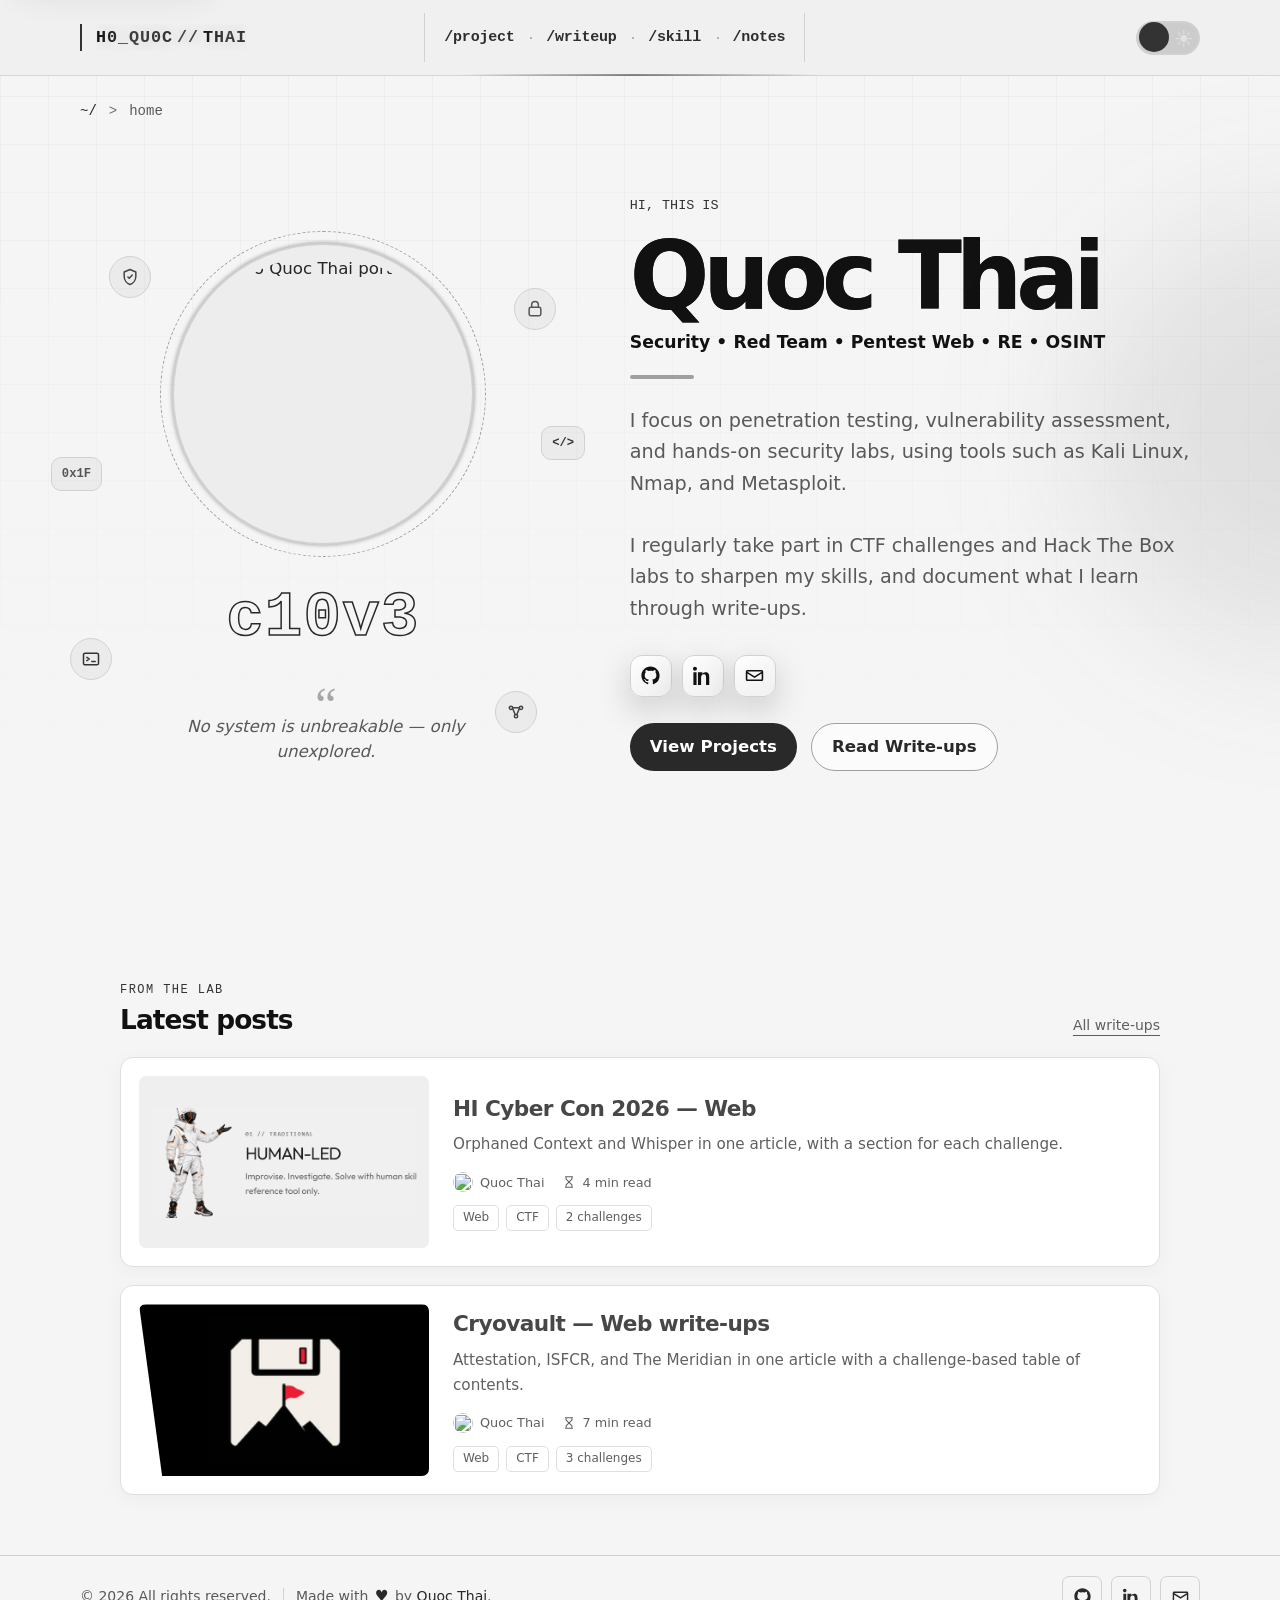
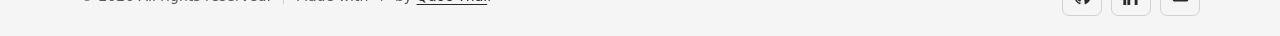
==== commit ddd07fa5: "Simplify shared footer and consolidate contact links" ====
--- a/index.html
+++ b/index.html
@@ -8,7 +8,7 @@
   <meta name="theme-color" content="#080808" />
   <title>Quoc Thai | Cybersecurity Portfolio</title>
   <link rel="stylesheet" href="style.css?v=30" />
-  <link rel="stylesheet" href="design-overrides.css?v=31" />
+  <link rel="stylesheet" href="design-overrides.css?v=32" />
   <link rel="stylesheet" href="writeups/cards.css?v=30" />
   <link rel="stylesheet" href="home.css?v=30" />
   <script src="breadcrumbs.js?v=1" defer></script>
@@ -644,62 +644,32 @@
         </div>
       </section>
 
-    <section class="contact section-padding" id="contact" aria-labelledby="contact-title">
-      <div class="container contact-card reveal">
-        <p class="eyebrow" data-i18n="contact.eyebrow">Contact</p>
-        <h2 id="contact-title" data-i18n="contact.title">Connect and collaborate</h2>
-        <p data-i18n="contact.subtitle">For projects, write-ups, labs, and cybersecurity learning documentation.</p>
-
-        <div class="contact-links contact-icons" aria-label="Contact links">
-        <a
-          href="https://github.com/thaihq-ns"
-          target="_blank"
-          rel="noopener noreferrer"
-          class="contact-icon github"
-          aria-label="GitHub"
-          title="GitHub"
-              >
-          <svg viewBox="0 0 24 24" aria-hidden="true">
-            <path d="M12 .5C5.65.5.5 5.65.5 12c0 5.1 3.29 9.42 7.86 10.95.58.11.79-.25.79-.56v-2.02c-3.2.7-3.87-1.54-3.87-1.54-.53-1.34-1.3-1.7-1.3-1.7-1.06-.72.08-.71.08-.71 1.17.08 1.79 1.2 1.79 1.2 1.04 1.78 2.73 1.27 3.4.97.11-.76.41-1.27.74-1.56-2.56-.29-5.26-1.28-5.26-5.7 0-1.26.45-2.3 1.2-3.11-.12-.29-.52-1.47.11-3.07 0 0 .98-.31 3.2 1.19A11.1 11.1 0 0 1 12 5.95c.99 0 1.99.13 2.92.39 2.22-1.5 3.2-1.19 3.2-1.19.63 1.6.23 2.78.11 3.07.75.81 1.2 1.85 1.2 3.11 0 4.43-2.7 5.4-5.27 5.69.42.36.79 1.07.79 2.16v3.21c0 .31.21.68.8.56A11.52 11.52 0 0 0 23.5 12C23.5 5.65 18.35.5 12 .5z"/>
-          </svg>
-        </a>
-
-        <a
-          href="https://www.linkedin.com/in/ho-quoc-thai-50a1a43ab/"
-          target="_blank"
-          rel="noopener noreferrer"
-          class="contact-icon linkedin"
-          aria-label="LinkedIn"
-          title="LinkedIn"
-        >
-          <svg viewBox="0 0 24 24" aria-hidden="true">
-            <path d="M4.98 3.5C4.98 4.88 3.86 6 2.49 6S0 4.88 0 3.5 1.12 1 2.49 1s2.49 1.12 2.49 2.5zM.5 8h4V24h-4V8zm7.5 0h3.84v2.18h.05C12.42 9.17 13.73 8 15.68 8c4.06 0 4.82 2.67 4.82 6.14V24h-4v-8.75c0-2.09-.04-4.77-2.91-4.77-2.91 0-3.36 2.27-3.36 4.62V24h-4V8z"/>
-          </svg>
-        </a>
-
-        <a
-        href="mailto:thaihq.23ns@vku.udn.vn"
-        class="contact-icon email email-expand"
-        aria-label="Email: thaihq.23ns@vku.udn.vn"
-        title="Email"
-      >
-        <svg viewBox="0 0 24 24" aria-hidden="true">
-          <path d="M3 5h18a2 2 0 0 1 2 2v10a2 2 0 0 1-2 2H3a2 2 0 0 1-2-2V7a2 2 0 0 1 2-2zm0 2v.22l9 5.63 9-5.63V7H3zm18 10V9.58l-8.47 5.29a1 1 0 0 1-1.06 0L3 9.58V17h18z"/>
-        </svg>
-
-        <span class="email-text">thaihq.23ns@vku.udn.vn</span>
-      </a>
+</main>
+
+  <footer class="site-footer compact-footer">
+    <div class="container footer-content">
+      <div class="footer-copy">
+        <p>&copy; <span id="current-year">2026</span> All rights reserved.</p>
+        <span class="footer-copy-divider" aria-hidden="true"></span>
+        <p>Made with <span class="footer-heart" aria-label="love">&#9829;</span> by <a href="https://github.com/wurthai" target="_blank" rel="noopener noreferrer">Quoc Thai</a>.</p>
       </div>
-
-        <p class="closing-line" data-i18n="contact.closing">Always learning. Always investigating. Always improving.</p>
-      </div>
-    </section>
-  </main>
-
-  <footer class="site-footer">
-    <div class="container footer-content">
-      <p>© <span id="current-year"></span> Ho Quoc Thai. <span data-i18n="footer.rights">Cybersecurity portfolio.</span></p>
-      <a href="#top" data-i18n="footer.backTop">Back to top</a>
+      <nav class="footer-social" aria-label="Social links">
+<a href="https://github.com/wurthai" target="_blank" rel="noopener noreferrer" class="footer-social-link" aria-label="GitHub" title="GitHub">
+              <svg viewBox="0 0 24 24" aria-hidden="true">
+                <path d="M12 .5C5.65.5.5 5.65.5 12c0 5.1 3.29 9.42 7.86 10.95.58.11.79-.25.79-.56v-2.02c-3.2.7-3.87-1.54-3.87-1.54-.53-1.34-1.3-1.7-1.3-1.7-1.06-.72.08-.71.08-.71 1.17.08 1.79 1.2 1.79 1.2 1.04 1.78 2.73 1.27 3.4.97.11-.76.41-1.27.74-1.56-2.56-.29-5.26-1.28-5.26-5.7 0-1.26.45-2.3 1.2-3.11-.12-.29-.52-1.47.11-3.07 0 0 .98-.31 3.2 1.19A11.1 11.1 0 0 1 12 5.95c.99 0 1.99.13 2.92.39 2.22-1.5 3.2-1.19 3.2-1.19.63 1.6.23 2.78.11 3.07.75.81 1.2 1.85 1.2 3.11 0 4.43-2.7 5.4-5.27 5.69.42.36.79 1.07.79 2.16v3.21c0 .31.21.68.8.56A11.52 11.52 0 0 0 23.5 12C23.5 5.65 18.35.5 12 .5z"/>
+              </svg>
+            </a>
+<a href="https://www.linkedin.com/in/ho-quoc-thai-50a1a43ab/" target="_blank" rel="noopener noreferrer" class="footer-social-link" aria-label="LinkedIn" title="LinkedIn">
+              <svg viewBox="0 0 24 24" aria-hidden="true">
+                <path d="M4.98 3.5C4.98 4.88 3.86 6 2.49 6S0 4.88 0 3.5 1.12 1 2.49 1s2.49 1.12 2.49 2.5zM.5 8h4V24h-4V8zm7.5 0h3.84v2.18h.05C12.42 9.17 13.73 8 15.68 8c4.06 0 4.82 2.67 4.82 6.14V24h-4v-8.75c0-2.09-.04-4.77-2.91-4.77-2.91 0-3.36 2.27-3.36 4.62V24h-4V8z"/>
+              </svg>
+            </a>
+<a href="mailto:thaihq.23ns@vku.udn.vn" class="footer-social-link" aria-label="Email: thaihq.23ns@vku.udn.vn" title="Email">
+              <svg viewBox="0 0 24 24" aria-hidden="true">
+                <path d="M3 5h18a2 2 0 0 1 2 2v10a2 2 0 0 1-2 2H3a2 2 0 0 1-2-2V7a2 2 0 0 1 2-2zm0 2v.22l9 5.63 9-5.63V7H3zm18 10V9.58l-8.47 5.29a1 1 0 0 1-1.06 0L3 9.58V17h18z"/>
+              </svg>
+            </a>
+      </nav>
     </div>
   </footer>
 
--- a/design-overrides.css
+++ b/design-overrides.css
@@ -238,3 +238,22 @@
 .page-breadcrumb + main.writeup-article { padding-top: 32px; }
 .writeups-list .page-breadcrumb + main .writeup-archive { padding-top: 24px; }
 .visually-hidden { position: absolute !important; width: 1px; height: 1px; padding: 0; margin: -1px; overflow: hidden; clip-path: inset(50%); white-space: nowrap; border: 0; }
+
+/* Compact shared footer. */
+.site-footer.compact-footer { padding: 20px 0; background: var(--bg); border-top: 1px solid var(--border); }
+.compact-footer .footer-content { display: flex; align-items: center; justify-content: space-between; flex-wrap: wrap; gap: 18px 28px; }
+.footer-copy { display: flex; align-items: center; flex-wrap: wrap; gap: 8px 12px; color: var(--muted); font-size: .875rem; }
+.footer-copy p { margin: 0; }
+.footer-copy-divider { width: 1px; height: 16px; background: var(--border); }
+.compact-footer .footer-copy a { color: var(--text); text-decoration: underline; text-underline-offset: 3px; }
+.footer-heart { display: inline-block; padding-inline: 2px; color: var(--text); font-size: 1.1em; }
+.footer-social { display: flex; align-items: center; gap: 9px; }
+.compact-footer .footer-social-link { display: inline-flex; align-items: center; justify-content: center; width: 40px; height: 40px; border: 1px solid var(--border); border-radius: 7px; color: var(--text); background: transparent; transition: background .15s ease, border-color .15s ease; }
+.footer-social-link svg { width: 17px; height: 17px; fill: currentColor; }
+.compact-footer .footer-social-link:hover { background: var(--bg-elevated); border-color: var(--border-strong); color: var(--heading); }
+.compact-footer a:focus-visible { outline: 2px solid var(--text); outline-offset: 4px; }
+@media (max-width: 620px) {
+  .compact-footer .footer-content { flex-direction: column; align-items: flex-start; }
+  .footer-copy { gap: 6px 10px; }
+}
+@media (prefers-reduced-motion: reduce) { .compact-footer .footer-social-link { transition: none; } }
